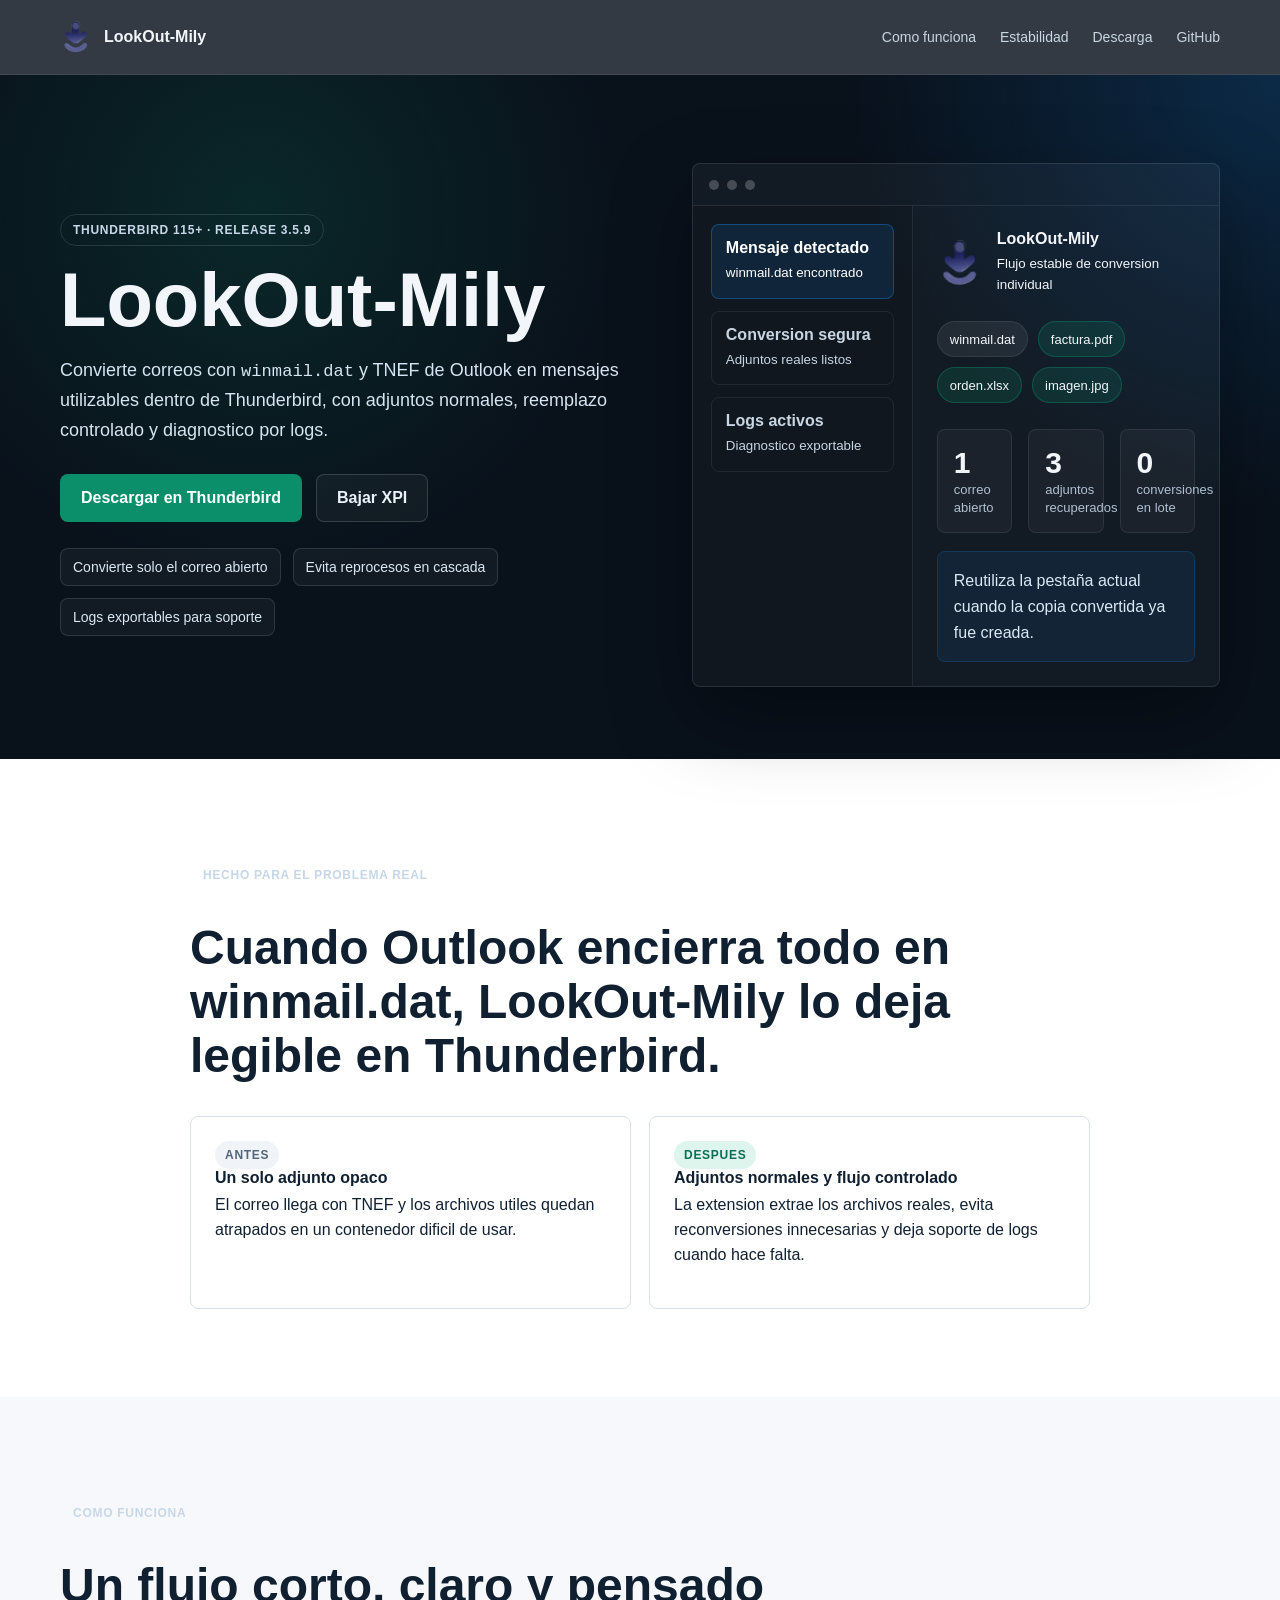
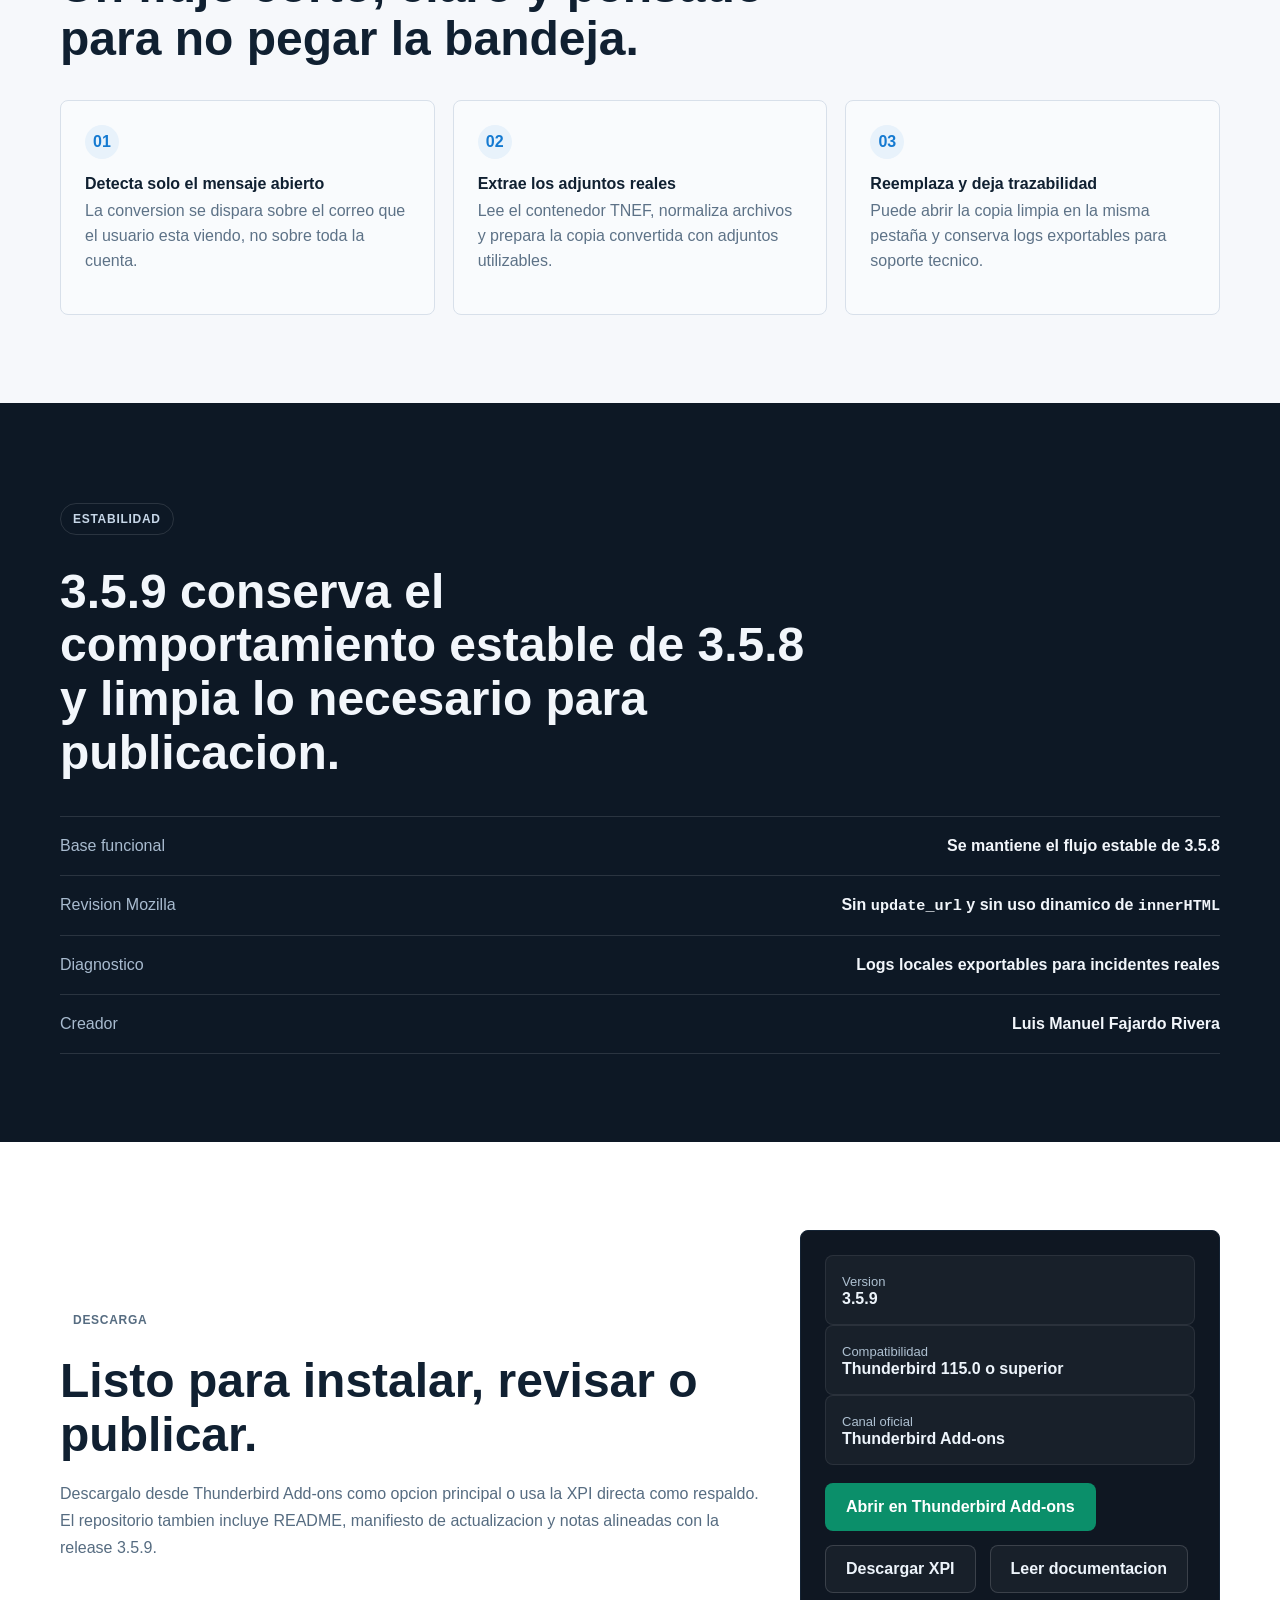
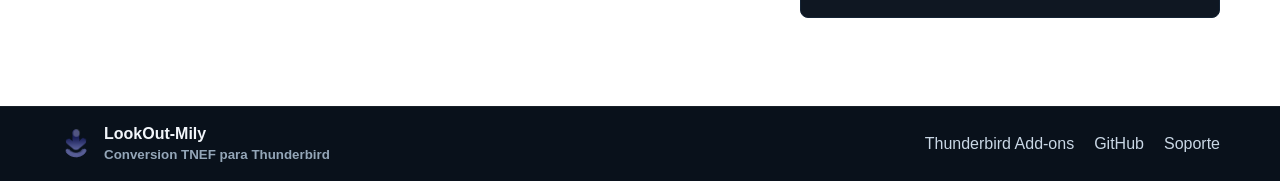
==== docs/index.html @ b08f86db "site: add Thunderbird and XPI download links" ====
<!DOCTYPE html>
<html lang="es">
<head>
  <meta charset="utf-8">
  <meta name="viewport" content="width=device-width, initial-scale=1">
  <title>LookOut-Mily | Conversion winmail.dat para Thunderbird</title>
  <meta name="description" content="LookOut-Mily convierte winmail.dat y TNEF de Outlook en adjuntos normales dentro de Thunderbird, con conversion del correo abierto y reemplazo controlado.">
  <link rel="icon" type="image/png" href="./assets/logo-32.png">
  <link rel="stylesheet" href="./styles.css">
</head>
<body>
  <header class="site-header">
    <div class="container header-row">
      <a class="brand" href="#top">
        <img src="./assets/logo-64.png" alt="LookOut-Mily">
        <span>LookOut-Mily</span>
      </a>
      <nav class="site-nav" aria-label="Principal">
        <a href="#funciona">Como funciona</a>
        <a href="#estabilidad">Estabilidad</a>
        <a href="#descarga">Descarga</a>
        <a href="https://github.com/LORDMANUEL/LookOut-Mily" target="_blank" rel="noreferrer">GitHub</a>
      </nav>
    </div>
  </header>

  <main id="top">
    <section class="hero">
      <div class="container hero-grid">
        <div class="hero-copy">
          <div class="eyebrow">Thunderbird 115+ · Release 3.5.9</div>
          <h1>LookOut-Mily</h1>
          <p class="hero-text">
            Convierte correos con <code>winmail.dat</code> y TNEF de Outlook en mensajes utilizables dentro de Thunderbird, con adjuntos normales, reemplazo controlado y diagnostico por logs.
          </p>
          <div class="hero-actions">
            <a class="button button-primary" href="https://addons.thunderbird.net/es/thunderbird/addon/lookout-mily/" target="_blank" rel="noreferrer">Descargar en Thunderbird</a>
            <a class="button button-secondary" href="https://raw.githubusercontent.com/LORDMANUEL/LookOut-Mily/main/lookout-mily-3.5.9.xpi" target="_blank" rel="noreferrer">Bajar XPI</a>
          </div>
          <ul class="hero-badges" aria-label="Indicadores clave">
            <li>Convierte solo el correo abierto</li>
            <li>Evita reprocesos en cascada</li>
            <li>Logs exportables para soporte</li>
          </ul>
        </div>

        <div class="hero-visual" aria-label="Vista conceptual del complemento">
          <div class="visual-window">
            <div class="window-bar">
              <span></span><span></span><span></span>
            </div>
            <div class="window-body">
              <div class="message-list">
                <div class="list-item active">
                  <strong>Mensaje detectado</strong>
                  <small>winmail.dat encontrado</small>
                </div>
                <div class="list-item">
                  <strong>Conversion segura</strong>
                  <small>Adjuntos reales listos</small>
                </div>
                <div class="list-item">
                  <strong>Logs activos</strong>
                  <small>Diagnostico exportable</small>
                </div>
              </div>
              <div class="message-panel">
                <div class="panel-head">
                  <img src="./assets/logo-64.png" alt="">
                  <div>
                    <strong>LookOut-Mily</strong>
                    <small>Flujo estable de conversion individual</small>
                  </div>
                </div>
                <div class="attachment-strip">
                  <div class="attachment-chip">winmail.dat</div>
                  <div class="attachment-chip success">factura.pdf</div>
                  <div class="attachment-chip success">orden.xlsx</div>
                  <div class="attachment-chip success">imagen.jpg</div>
                </div>
                <div class="status-grid">
                  <div>
                    <span class="metric">1</span>
                    <small>correo abierto</small>
                  </div>
                  <div>
                    <span class="metric">3</span>
                    <small>adjuntos recuperados</small>
                  </div>
                  <div>
                    <span class="metric">0</span>
                    <small>conversiones en lote</small>
                  </div>
                </div>
                <div class="flow-note">
                  Reutiliza la pestaña actual cuando la copia convertida ya fue creada.
                </div>
              </div>
            </div>
          </div>
        </div>
      </div>
    </section>

    <section class="band problem-band">
      <div class="container narrow">
        <p class="section-kicker">Hecho para el problema real</p>
        <h2>Cuando Outlook encierra todo en winmail.dat, LookOut-Mily lo deja legible en Thunderbird.</h2>
        <div class="before-after">
          <div class="state-box">
            <span class="state-label">Antes</span>
            <strong>Un solo adjunto opaco</strong>
            <p>El correo llega con TNEF y los archivos utiles quedan atrapados en un contenedor dificil de usar.</p>
          </div>
          <div class="state-box">
            <span class="state-label good">Despues</span>
            <strong>Adjuntos normales y flujo controlado</strong>
            <p>La extension extrae los archivos reales, evita reconversiones innecesarias y deja soporte de logs cuando hace falta.</p>
          </div>
        </div>
      </div>
    </section>

    <section class="band" id="funciona">
      <div class="container">
        <div class="section-head">
          <p class="section-kicker">Como funciona</p>
          <h2>Un flujo corto, claro y pensado para no pegar la bandeja.</h2>
        </div>
        <div class="steps">
          <article class="step-card">
            <span class="step-index">01</span>
            <h3>Detecta solo el mensaje abierto</h3>
            <p>La conversion se dispara sobre el correo que el usuario esta viendo, no sobre toda la cuenta.</p>
          </article>
          <article class="step-card">
            <span class="step-index">02</span>
            <h3>Extrae los adjuntos reales</h3>
            <p>Lee el contenedor TNEF, normaliza archivos y prepara la copia convertida con adjuntos utilizables.</p>
          </article>
          <article class="step-card">
            <span class="step-index">03</span>
            <h3>Reemplaza y deja trazabilidad</h3>
            <p>Puede abrir la copia limpia en la misma pestaña y conserva logs exportables para soporte tecnico.</p>
          </article>
        </div>
      </div>
    </section>

    <section class="band stability-band" id="estabilidad">
      <div class="container">
        <div class="section-head">
          <p class="section-kicker">Estabilidad</p>
          <h2>3.5.9 conserva el comportamiento estable de 3.5.8 y limpia lo necesario para publicacion.</h2>
        </div>
        <div class="spec-grid">
          <div class="spec-row">
            <span>Base funcional</span>
            <strong>Se mantiene el flujo estable de 3.5.8</strong>
          </div>
          <div class="spec-row">
            <span>Revision Mozilla</span>
            <strong>Sin <code>update_url</code> y sin uso dinamico de <code>innerHTML</code></strong>
          </div>
          <div class="spec-row">
            <span>Diagnostico</span>
            <strong>Logs locales exportables para incidentes reales</strong>
          </div>
          <div class="spec-row">
            <span>Creador</span>
            <strong>Luis Manuel Fajardo Rivera</strong>
          </div>
        </div>
      </div>
    </section>

    <section class="band download-band" id="descarga">
      <div class="container download-grid">
        <div>
          <p class="section-kicker">Descarga</p>
          <h2>Listo para instalar, revisar o publicar.</h2>
          <p>
            Descargalo desde Thunderbird Add-ons como opcion principal o usa la XPI directa como respaldo. El repositorio tambien incluye README, manifiesto de actualizacion y notas alineadas con la release 3.5.9.
          </p>
        </div>
        <div class="download-panel">
          <div class="download-meta">
            <span class="meta-label">Version</span>
            <strong>3.5.9</strong>
          </div>
          <div class="download-meta">
            <span class="meta-label">Compatibilidad</span>
            <strong>Thunderbird 115.0 o superior</strong>
          </div>
          <div class="download-meta">
            <span class="meta-label">Canal oficial</span>
            <strong>Thunderbird Add-ons</strong>
          </div>
          <div class="download-links">
            <a class="button button-primary" href="https://addons.thunderbird.net/es/thunderbird/addon/lookout-mily/" target="_blank" rel="noreferrer">Abrir en Thunderbird Add-ons</a>
            <a class="button button-secondary" href="https://raw.githubusercontent.com/LORDMANUEL/LookOut-Mily/main/lookout-mily-3.5.9.xpi" target="_blank" rel="noreferrer">Descargar XPI</a>
            <a class="button button-secondary" href="https://github.com/LORDMANUEL/LookOut-Mily/blob/main/README.md" target="_blank" rel="noreferrer">Leer documentacion</a>
          </div>
        </div>
      </div>
    </section>
  </main>

  <footer class="site-footer">
    <div class="container footer-row">
      <div class="footer-brand">
        <img src="./assets/logo-32.png" alt="">
        <div>
          <strong>LookOut-Mily</strong>
          <small>Conversion TNEF para Thunderbird</small>
        </div>
      </div>
      <div class="footer-links">
        <a href="https://addons.thunderbird.net/es/thunderbird/addon/lookout-mily/" target="_blank" rel="noreferrer">Thunderbird Add-ons</a>
        <a href="https://github.com/LORDMANUEL/LookOut-Mily" target="_blank" rel="noreferrer">GitHub</a>
        <a href="https://github.com/LORDMANUEL/LookOut-Mily/issues" target="_blank" rel="noreferrer">Soporte</a>
      </div>
    </div>
  </footer>
</body>
</html>
---- docs/styles.css ----
:root {
  --bg: #09111b;
  --bg-soft: #101b28;
  --panel: #0f1722;
  --panel-2: #121f2d;
  --line: rgba(255, 255, 255, 0.1);
  --text: #f2f6fb;
  --muted: #9eb0c2;
  --blue: #157ad1;
  --emerald: #0b8f6a;
  --emerald-soft: #0d6b52;
  --surface: #f6f8fb;
  --surface-line: #d8e0ea;
  --surface-text: #102031;
}

* {
  box-sizing: border-box;
}

html {
  scroll-behavior: smooth;
}

body {
  margin: 0;
  font-family: Inter, -apple-system, BlinkMacSystemFont, "Segoe UI", Roboto, sans-serif;
  background: var(--surface);
  color: var(--surface-text);
}

a {
  color: inherit;
  text-decoration: none;
}

code {
  font-family: "SFMono-Regular", Consolas, "Liberation Mono", Menlo, monospace;
  font-size: 0.95em;
}

.container {
  width: min(1160px, calc(100% - 40px));
  margin: 0 auto;
}

.narrow {
  width: min(900px, calc(100% - 40px));
}

.site-header {
  position: sticky;
  top: 0;
  z-index: 20;
  backdrop-filter: blur(16px);
  background: rgba(9, 17, 27, 0.82);
  border-bottom: 1px solid rgba(255, 255, 255, 0.08);
}

.header-row,
.footer-row {
  display: flex;
  justify-content: space-between;
  align-items: center;
  gap: 24px;
  min-height: 74px;
}

.brand,
.footer-brand {
  display: inline-flex;
  align-items: center;
  gap: 12px;
  color: var(--text);
  font-weight: 700;
}

.brand img,
.footer-brand img {
  width: 32px;
  height: 32px;
}

.site-nav {
  display: flex;
  gap: 24px;
  color: #c9d6e3;
  font-size: 14px;
}

.site-nav a:hover,
.footer-links a:hover {
  color: #ffffff;
}

.hero {
  background:
    radial-gradient(circle at top right, rgba(21, 122, 209, 0.24), transparent 30%),
    radial-gradient(circle at 20% 20%, rgba(11, 143, 106, 0.18), transparent 32%),
    var(--bg);
  color: var(--text);
  padding: 88px 0 72px;
}

.hero-grid {
  display: grid;
  grid-template-columns: minmax(0, 1.05fr) minmax(420px, 0.95fr);
  gap: 48px;
  align-items: center;
}

.eyebrow,
.section-kicker {
  display: inline-flex;
  align-items: center;
  min-height: 32px;
  padding: 0 12px;
  border: 1px solid rgba(255, 255, 255, 0.12);
  border-radius: 999px;
  color: #c7d7e8;
  font-size: 12px;
  font-weight: 700;
  letter-spacing: 0.06em;
  text-transform: uppercase;
}

.hero h1 {
  margin: 16px 0 14px;
  font-size: clamp(42px, 7vw, 76px);
  line-height: 1;
}

.hero-text {
  max-width: 640px;
  font-size: 18px;
  line-height: 1.65;
  color: #d7e4f1;
}

.hero-actions,
.download-links {
  display: flex;
  flex-wrap: wrap;
  gap: 14px;
  margin-top: 28px;
}

.button {
  display: inline-flex;
  align-items: center;
  justify-content: center;
  min-height: 48px;
  padding: 0 20px;
  border-radius: 8px;
  border: 1px solid transparent;
  font-weight: 700;
  transition: transform 0.16s ease, border-color 0.16s ease, background-color 0.16s ease;
}

.button:hover {
  transform: translateY(-1px);
}

.button-primary {
  background: var(--emerald);
  color: #ffffff;
}

.button-primary:hover {
  background: #087356;
}

.button-secondary {
  background: rgba(255, 255, 255, 0.04);
  border-color: rgba(255, 255, 255, 0.15);
  color: #ebf2f9;
}

.button-secondary:hover {
  background: rgba(255, 255, 255, 0.08);
}

.hero-badges {
  list-style: none;
  display: flex;
  flex-wrap: wrap;
  gap: 12px;
  padding: 0;
  margin: 26px 0 0;
  color: #d9e8f4;
}

.hero-badges li {
  padding: 10px 12px;
  border: 1px solid rgba(255, 255, 255, 0.12);
  border-radius: 8px;
  background: rgba(255, 255, 255, 0.04);
  font-size: 14px;
}

.hero-visual {
  min-width: 0;
}

.visual-window {
  border: 1px solid rgba(255, 255, 255, 0.1);
  border-radius: 8px;
  background: rgba(255, 255, 255, 0.04);
  overflow: hidden;
  box-shadow: 0 30px 80px rgba(0, 0, 0, 0.35);
}

.window-bar {
  display: flex;
  gap: 8px;
  align-items: center;
  min-height: 42px;
  padding: 0 16px;
  border-bottom: 1px solid rgba(255, 255, 255, 0.08);
}

.window-bar span {
  width: 10px;
  height: 10px;
  border-radius: 50%;
  background: rgba(255, 255, 255, 0.22);
}

.window-body {
  display: grid;
  grid-template-columns: 220px minmax(0, 1fr);
  min-height: 440px;
}

.message-list {
  padding: 18px;
  border-right: 1px solid rgba(255, 255, 255, 0.08);
  background: rgba(0, 0, 0, 0.1);
}

.list-item {
  padding: 14px;
  border-radius: 8px;
  margin-bottom: 12px;
  border: 1px solid rgba(255, 255, 255, 0.08);
  color: #c8d5e2;
}

.list-item.active {
  background: rgba(21, 122, 209, 0.15);
  border-color: rgba(21, 122, 209, 0.45);
  color: #ffffff;
}

.list-item strong,
.panel-head strong,
.state-box strong,
.step-card h3,
.download-panel strong,
.spec-row strong {
  display: block;
  font-size: 16px;
}

.list-item small,
.panel-head small,
.state-box p,
.step-card p,
.download-panel p {
  display: block;
  margin-top: 6px;
  color: inherit;
  line-height: 1.55;
}

.message-panel {
  padding: 24px;
}

.panel-head {
  display: flex;
  align-items: center;
  gap: 14px;
}

.panel-head img {
  width: 46px;
  height: 46px;
}

.attachment-strip {
  display: flex;
  flex-wrap: wrap;
  gap: 10px;
  margin-top: 26px;
}

.attachment-chip {
  min-height: 36px;
  padding: 0 12px;
  display: inline-flex;
  align-items: center;
  border-radius: 999px;
  background: rgba(255, 255, 255, 0.07);
  border: 1px solid rgba(255, 255, 255, 0.08);
  font-size: 13px;
}

.attachment-chip.success {
  background: rgba(11, 143, 106, 0.18);
  border-color: rgba(11, 143, 106, 0.4);
}

.status-grid {
  display: grid;
  grid-template-columns: repeat(3, minmax(0, 1fr));
  gap: 16px;
  margin-top: 26px;
}

.status-grid > div,
.download-meta {
  padding: 16px;
  border: 1px solid rgba(255, 255, 255, 0.08);
  border-radius: 8px;
  background: rgba(255, 255, 255, 0.04);
}

.metric {
  display: block;
  font-size: 30px;
  font-weight: 800;
}

.status-grid small,
.meta-label {
  color: #aec0d1;
  font-size: 13px;
}

.flow-note {
  margin-top: 18px;
  padding: 16px;
  border-radius: 8px;
  background: rgba(21, 122, 209, 0.11);
  border: 1px solid rgba(21, 122, 209, 0.22);
  color: #dbe9f6;
  line-height: 1.6;
}

.band {
  padding: 88px 0;
}

.problem-band,
.download-band {
  background: #ffffff;
}

.stability-band {
  background: #0d1825;
  color: var(--text);
}

.section-head {
  max-width: 760px;
}

.section-head h2,
.problem-band h2,
.download-grid h2 {
  margin: 18px 0 0;
  font-size: clamp(30px, 4vw, 48px);
  line-height: 1.12;
}

.before-after {
  display: grid;
  grid-template-columns: repeat(2, minmax(0, 1fr));
  gap: 18px;
  margin-top: 34px;
}

.state-box,
.step-card,
.download-panel {
  border: 1px solid var(--surface-line);
  border-radius: 8px;
  background: #ffffff;
  padding: 24px;
}

.state-label {
  display: inline-flex;
  min-height: 28px;
  align-items: center;
  padding: 0 10px;
  border-radius: 999px;
  background: #f0f4f8;
  color: #52657a;
  font-size: 12px;
  font-weight: 800;
  text-transform: uppercase;
  letter-spacing: 0.06em;
}

.state-label.good {
  background: #def5ee;
  color: #0c6f53;
}

.steps {
  display: grid;
  grid-template-columns: repeat(3, minmax(0, 1fr));
  gap: 18px;
  margin-top: 34px;
}

.step-card {
  background: #f9fbfd;
}

.step-index {
  display: inline-flex;
  min-height: 34px;
  min-width: 34px;
  align-items: center;
  justify-content: center;
  border-radius: 50%;
  background: #e8f2fb;
  color: var(--blue);
  font-weight: 800;
}

.step-card h3 {
  margin: 16px 0 0;
}

.step-card p {
  color: #5d7287;
}

.spec-grid {
  margin-top: 36px;
  border-top: 1px solid rgba(255, 255, 255, 0.12);
}

.spec-row {
  display: flex;
  justify-content: space-between;
  gap: 24px;
  padding: 20px 0;
  border-bottom: 1px solid rgba(255, 255, 255, 0.12);
}

.spec-row span {
  color: #a8bbcf;
  min-width: 180px;
}

.download-grid {
  display: grid;
  grid-template-columns: minmax(0, 1fr) minmax(320px, 420px);
  gap: 28px;
  align-items: center;
}

.download-grid p {
  margin: 18px 0 0;
  color: #566c81;
  line-height: 1.7;
}

.download-panel {
  background: #0f1722;
  color: #edf4fb;
  border-color: #142334;
}

.download-links {
  margin-top: 18px;
}

.download-panel .button-secondary {
  color: #edf4fb;
}

.site-footer {
  background: #09111b;
  color: #c9d7e5;
  border-top: 1px solid rgba(255, 255, 255, 0.06);
}

.footer-links {
  display: flex;
  gap: 20px;
}

.footer-brand small {
  display: block;
  color: #94a6b8;
  margin-top: 4px;
}

@media (max-width: 980px) {
  .hero-grid,
  .download-grid,
  .before-after,
  .steps,
  .window-body {
    grid-template-columns: 1fr;
  }

  .window-body {
    min-height: unset;
  }

  .message-list {
    border-right: 0;
    border-bottom: 1px solid rgba(255, 255, 255, 0.08);
  }

  .spec-row,
  .header-row,
  .footer-row {
    flex-direction: column;
    align-items: flex-start;
  }

  .site-nav,
  .footer-links {
    flex-wrap: wrap;
    gap: 14px;
  }
}

@media (max-width: 640px) {
  .container,
  .narrow {
    width: min(100% - 24px, 1160px);
  }

  .hero {
    padding: 72px 0 56px;
  }

  .band {
    padding: 64px 0;
  }

  .hero-actions,
  .download-links {
    flex-direction: column;
  }

  .button {
    width: 100%;
  }

  .status-grid {
    grid-template-columns: 1fr;
  }
}
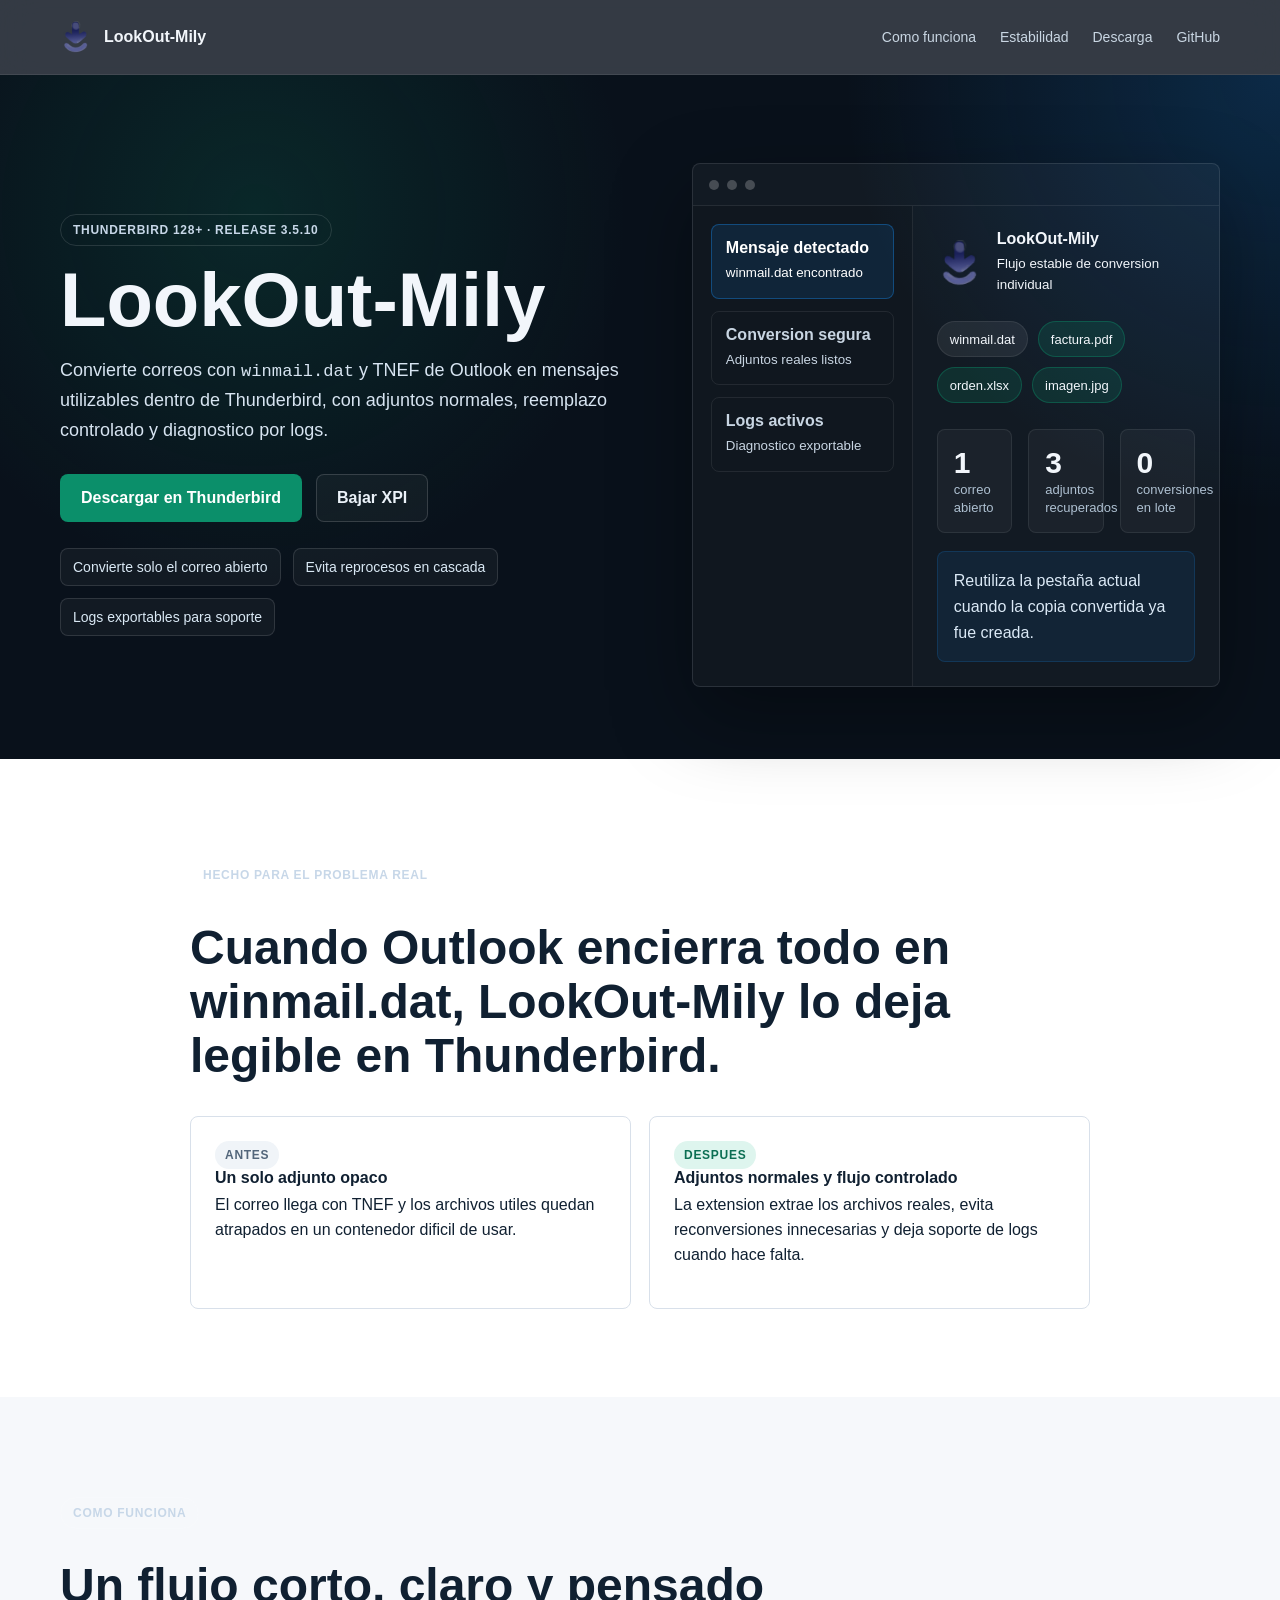
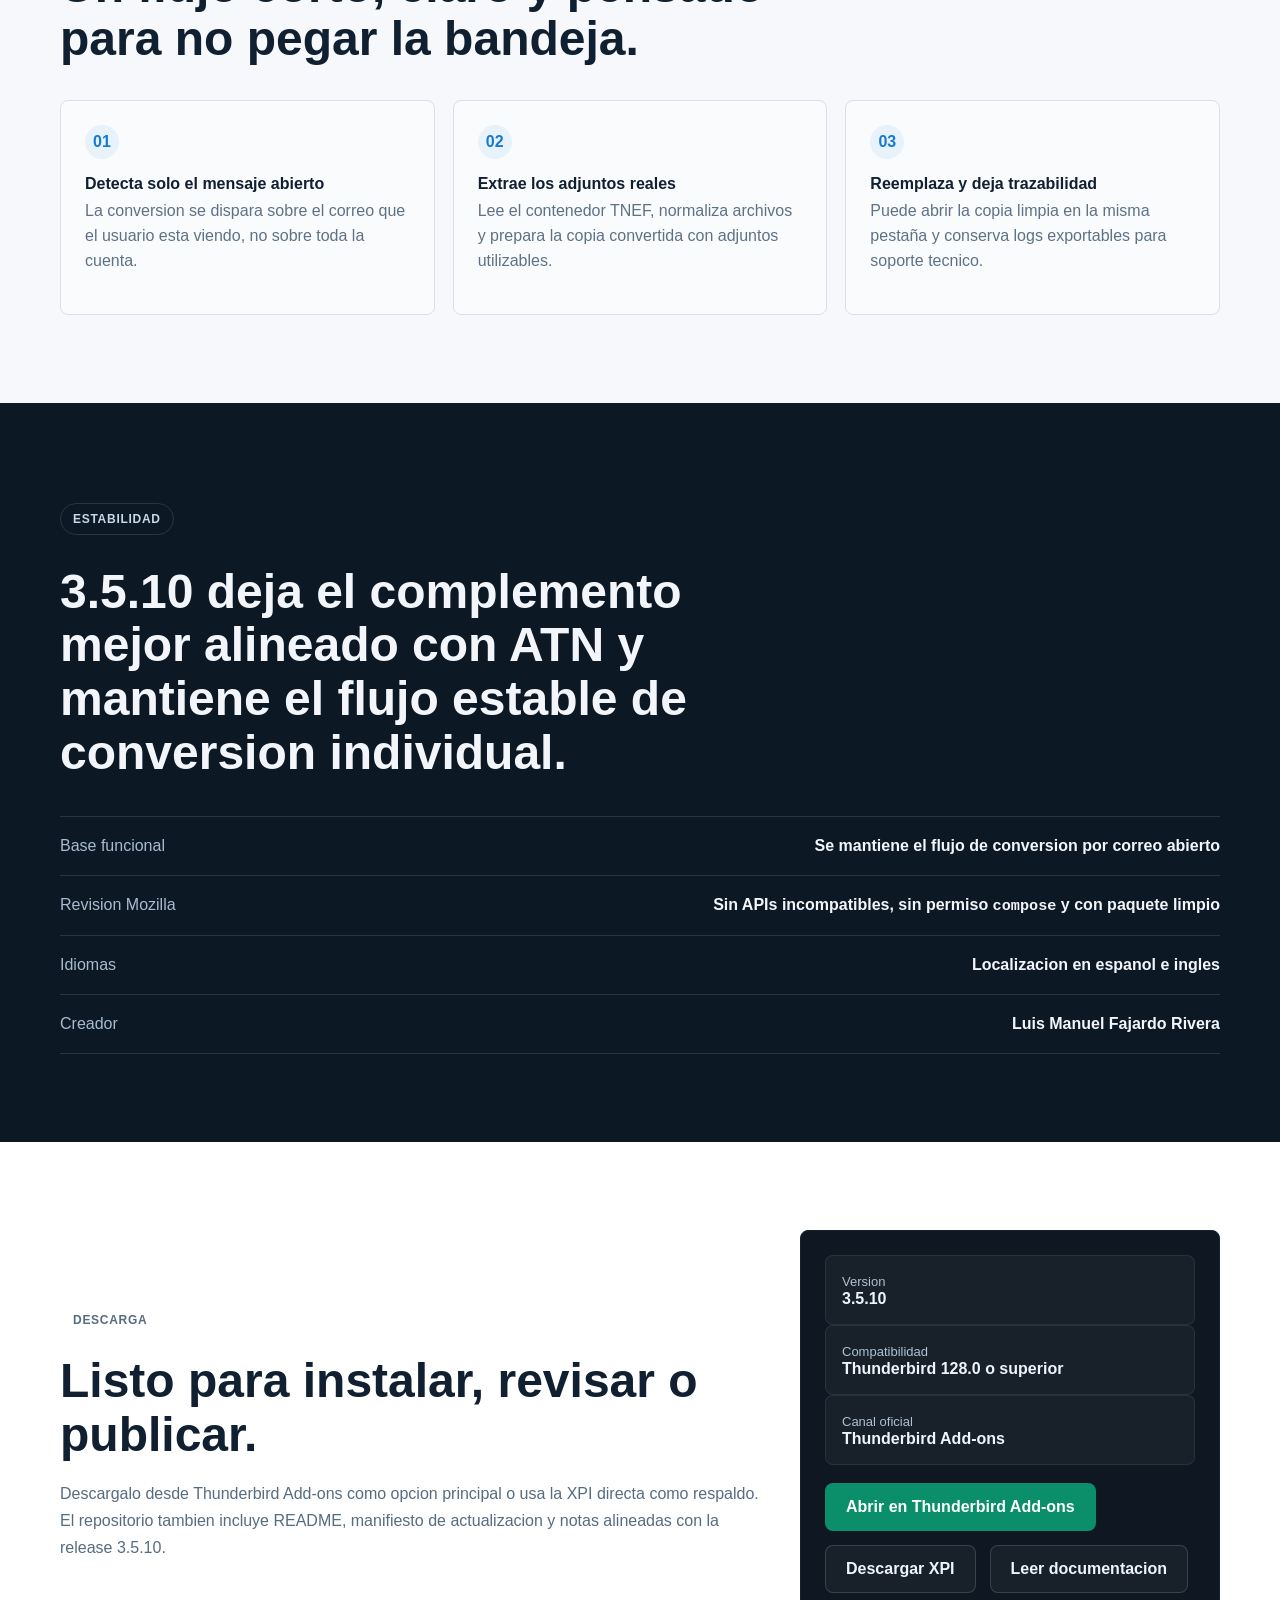
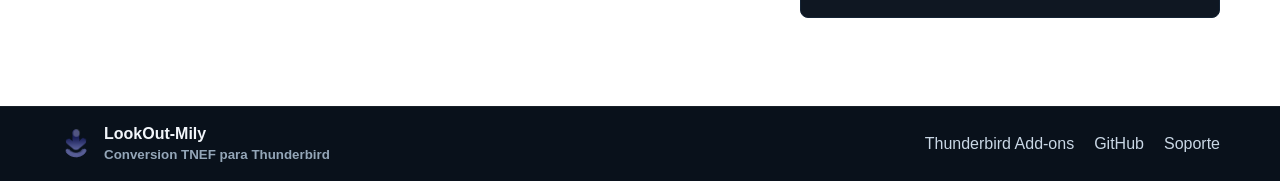
==== commit 90f28ad4: "release: publish 3.5.10 for ATN review fixes" ====
--- a/docs/index.html
+++ b/docs/index.html
@@ -28,14 +28,14 @@
     <section class="hero">
       <div class="container hero-grid">
         <div class="hero-copy">
-          <div class="eyebrow">Thunderbird 115+ · Release 3.5.9</div>
+          <div class="eyebrow">Thunderbird 128+ · Release 3.5.10</div>
           <h1>LookOut-Mily</h1>
           <p class="hero-text">
             Convierte correos con <code>winmail.dat</code> y TNEF de Outlook en mensajes utilizables dentro de Thunderbird, con adjuntos normales, reemplazo controlado y diagnostico por logs.
           </p>
           <div class="hero-actions">
             <a class="button button-primary" href="https://addons.thunderbird.net/es/thunderbird/addon/lookout-mily/" target="_blank" rel="noreferrer">Descargar en Thunderbird</a>
-            <a class="button button-secondary" href="https://raw.githubusercontent.com/LORDMANUEL/LookOut-Mily/main/lookout-mily-3.5.9.xpi" target="_blank" rel="noreferrer">Bajar XPI</a>
+            <a class="button button-secondary" href="https://raw.githubusercontent.com/LORDMANUEL/LookOut-Mily/main/lookout-mily-3.5.10.xpi" target="_blank" rel="noreferrer">Bajar XPI</a>
           </div>
           <ul class="hero-badges" aria-label="Indicadores clave">
             <li>Convierte solo el correo abierto</li>
@@ -151,20 +151,20 @@
       <div class="container">
         <div class="section-head">
           <p class="section-kicker">Estabilidad</p>
-          <h2>3.5.9 conserva el comportamiento estable de 3.5.8 y limpia lo necesario para publicacion.</h2>
+          <h2>3.5.10 deja el complemento mejor alineado con ATN y mantiene el flujo estable de conversion individual.</h2>
         </div>
         <div class="spec-grid">
           <div class="spec-row">
             <span>Base funcional</span>
-            <strong>Se mantiene el flujo estable de 3.5.8</strong>
+            <strong>Se mantiene el flujo de conversion por correo abierto</strong>
           </div>
           <div class="spec-row">
             <span>Revision Mozilla</span>
-            <strong>Sin <code>update_url</code> y sin uso dinamico de <code>innerHTML</code></strong>
-          </div>
-          <div class="spec-row">
-            <span>Diagnostico</span>
-            <strong>Logs locales exportables para incidentes reales</strong>
+            <strong>Sin APIs incompatibles, sin permiso <code>compose</code> y con paquete limpio</strong>
+          </div>
+          <div class="spec-row">
+            <span>Idiomas</span>
+            <strong>Localizacion en espanol e ingles</strong>
           </div>
           <div class="spec-row">
             <span>Creador</span>
@@ -180,17 +180,17 @@
           <p class="section-kicker">Descarga</p>
           <h2>Listo para instalar, revisar o publicar.</h2>
           <p>
-            Descargalo desde Thunderbird Add-ons como opcion principal o usa la XPI directa como respaldo. El repositorio tambien incluye README, manifiesto de actualizacion y notas alineadas con la release 3.5.9.
+            Descargalo desde Thunderbird Add-ons como opcion principal o usa la XPI directa como respaldo. El repositorio tambien incluye README, manifiesto de actualizacion y notas alineadas con la release 3.5.10.
           </p>
         </div>
         <div class="download-panel">
           <div class="download-meta">
             <span class="meta-label">Version</span>
-            <strong>3.5.9</strong>
+            <strong>3.5.10</strong>
           </div>
           <div class="download-meta">
             <span class="meta-label">Compatibilidad</span>
-            <strong>Thunderbird 115.0 o superior</strong>
+            <strong>Thunderbird 128.0 o superior</strong>
           </div>
           <div class="download-meta">
             <span class="meta-label">Canal oficial</span>
@@ -198,7 +198,7 @@
           </div>
           <div class="download-links">
             <a class="button button-primary" href="https://addons.thunderbird.net/es/thunderbird/addon/lookout-mily/" target="_blank" rel="noreferrer">Abrir en Thunderbird Add-ons</a>
-            <a class="button button-secondary" href="https://raw.githubusercontent.com/LORDMANUEL/LookOut-Mily/main/lookout-mily-3.5.9.xpi" target="_blank" rel="noreferrer">Descargar XPI</a>
+            <a class="button button-secondary" href="https://raw.githubusercontent.com/LORDMANUEL/LookOut-Mily/main/lookout-mily-3.5.10.xpi" target="_blank" rel="noreferrer">Descargar XPI</a>
             <a class="button button-secondary" href="https://github.com/LORDMANUEL/LookOut-Mily/blob/main/README.md" target="_blank" rel="noreferrer">Leer documentacion</a>
           </div>
         </div>
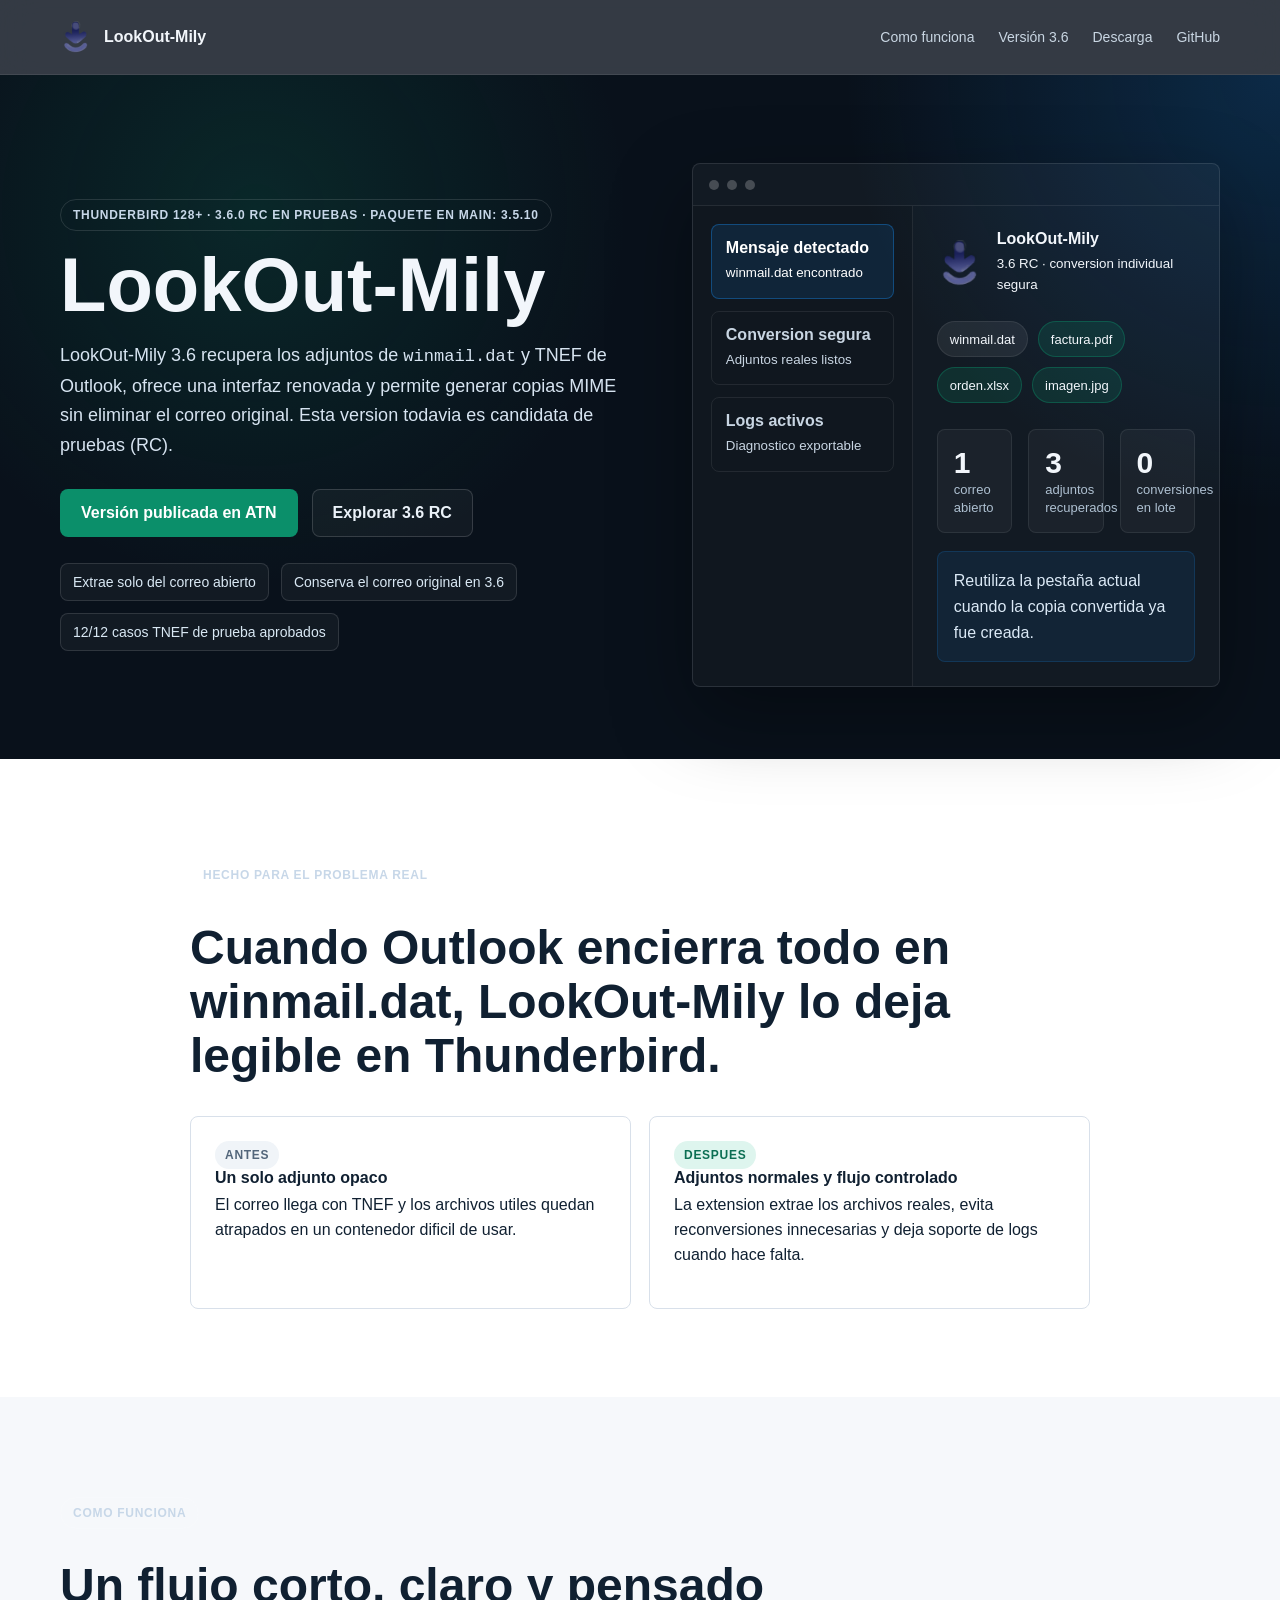
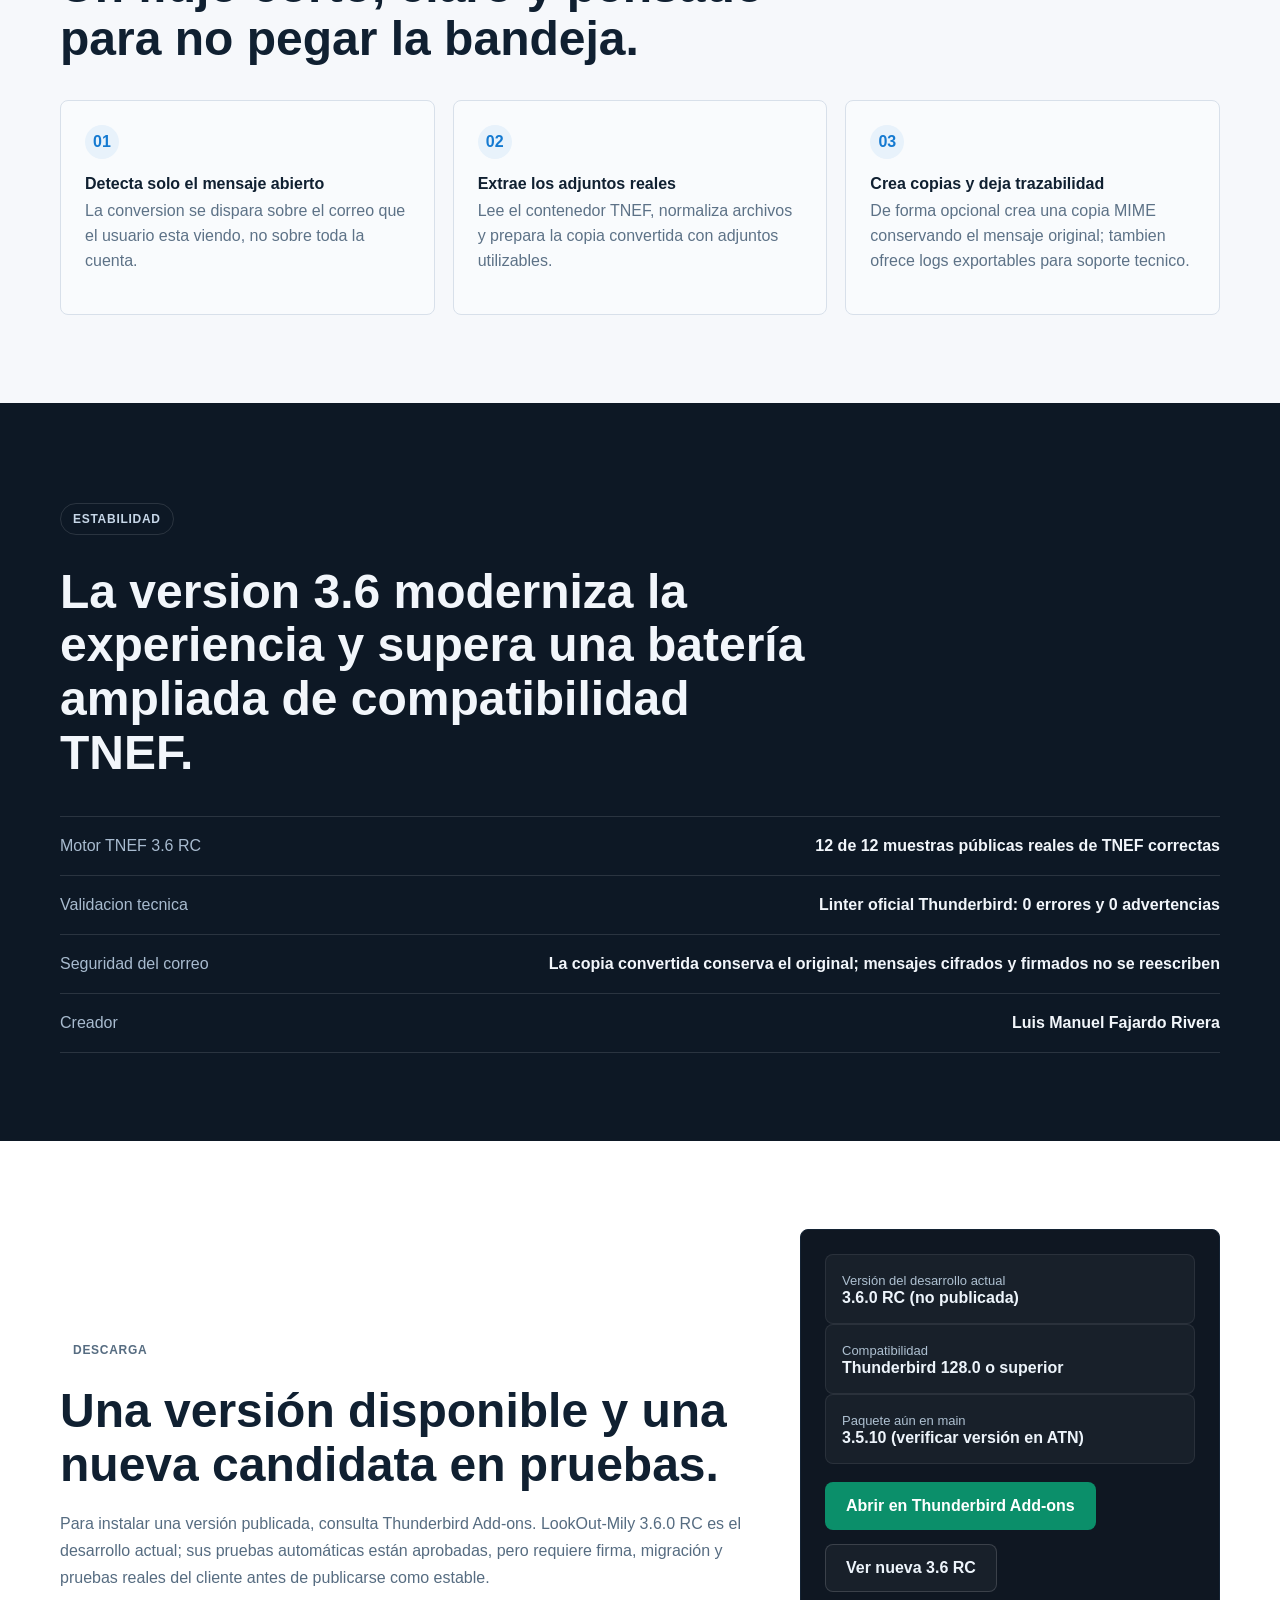
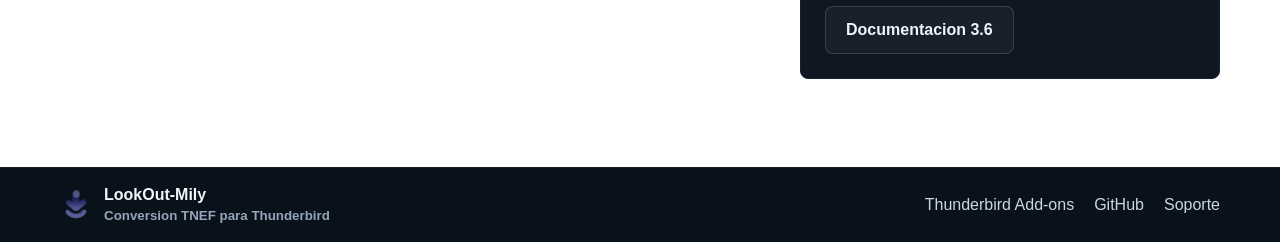
==== commit fad31adf: "docs(site): present LookOut-Mily 3.6 RC and separate existing ATN install channel" ====
--- a/docs/index.html
+++ b/docs/index.html
@@ -3,8 +3,8 @@
 <head>
   <meta charset="utf-8">
   <meta name="viewport" content="width=device-width, initial-scale=1">
-  <title>LookOut-Mily | Conversion winmail.dat para Thunderbird</title>
-  <meta name="description" content="LookOut-Mily convierte winmail.dat y TNEF de Outlook en adjuntos normales dentro de Thunderbird, con conversion del correo abierto y reemplazo controlado.">
+  <title>LookOut-Mily 3.6 RC | Conversión Outlook TNEF para Thunderbird</title>
+  <meta name="description" content="LookOut-Mily 3.6 RC: nueva interfaz y conversión Outlook winmail.dat / TNEF con protección del correo original, verificación de integridad y avisos desde GitHub. Disponible como candidato en desarrollo.">
   <link rel="icon" type="image/png" href="./assets/logo-32.png">
   <link rel="stylesheet" href="./styles.css">
 </head>
@@ -17,7 +17,7 @@
       </a>
       <nav class="site-nav" aria-label="Principal">
         <a href="#funciona">Como funciona</a>
-        <a href="#estabilidad">Estabilidad</a>
+        <a href="#estabilidad">Versión 3.6</a>
         <a href="#descarga">Descarga</a>
         <a href="https://github.com/LORDMANUEL/LookOut-Mily" target="_blank" rel="noreferrer">GitHub</a>
       </nav>
@@ -28,19 +28,19 @@
     <section class="hero">
       <div class="container hero-grid">
         <div class="hero-copy">
-          <div class="eyebrow">Thunderbird 128+ · Release 3.5.10</div>
+          <div class="eyebrow">Thunderbird 128+ · 3.6.0 RC en pruebas · Paquete en main: 3.5.10</div>
           <h1>LookOut-Mily</h1>
           <p class="hero-text">
-            Convierte correos con <code>winmail.dat</code> y TNEF de Outlook en mensajes utilizables dentro de Thunderbird, con adjuntos normales, reemplazo controlado y diagnostico por logs.
+            LookOut-Mily 3.6 recupera los adjuntos de <code>winmail.dat</code> y TNEF de Outlook, ofrece una interfaz renovada y permite generar copias MIME sin eliminar el correo original. Esta version todavia es candidata de pruebas (RC).
           </p>
           <div class="hero-actions">
-            <a class="button button-primary" href="https://addons.thunderbird.net/es/thunderbird/addon/lookout-mily/" target="_blank" rel="noreferrer">Descargar en Thunderbird</a>
-            <a class="button button-secondary" href="https://raw.githubusercontent.com/LORDMANUEL/LookOut-Mily/main/lookout-mily-3.5.10.xpi" target="_blank" rel="noreferrer">Bajar XPI</a>
+            <a class="button button-primary" href="https://addons.thunderbird.net/es/thunderbird/addon/lookout-mily/" target="_blank" rel="noreferrer">Versión publicada en ATN</a>
+            <a class="button button-secondary" href="https://github.com/LORDMANUEL/LookOut-Mily/pull/3" target="_blank" rel="noreferrer">Explorar 3.6 RC</a>
           </div>
           <ul class="hero-badges" aria-label="Indicadores clave">
-            <li>Convierte solo el correo abierto</li>
-            <li>Evita reprocesos en cascada</li>
-            <li>Logs exportables para soporte</li>
+            <li>Extrae solo del correo abierto</li>
+            <li>Conserva el correo original en 3.6</li>
+            <li>12/12 casos TNEF de prueba aprobados</li>
           </ul>
         </div>
 
@@ -69,7 +69,7 @@
                   <img src="./assets/logo-64.png" alt="">
                   <div>
                     <strong>LookOut-Mily</strong>
-                    <small>Flujo estable de conversion individual</small>
+                    <small>3.6 RC · conversion individual segura</small>
                   </div>
                 </div>
                 <div class="attachment-strip">
@@ -140,8 +140,8 @@
           </article>
           <article class="step-card">
             <span class="step-index">03</span>
-            <h3>Reemplaza y deja trazabilidad</h3>
-            <p>Puede abrir la copia limpia en la misma pestaña y conserva logs exportables para soporte tecnico.</p>
+            <h3>Crea copias y deja trazabilidad</h3>
+            <p>De forma opcional crea una copia MIME conservando el mensaje original; tambien ofrece logs exportables para soporte tecnico.</p>
           </article>
         </div>
       </div>
@@ -151,20 +151,20 @@
       <div class="container">
         <div class="section-head">
           <p class="section-kicker">Estabilidad</p>
-          <h2>3.5.10 deja el complemento mejor alineado con ATN y mantiene el flujo estable de conversion individual.</h2>
+          <h2>La version 3.6 moderniza la experiencia y supera una batería ampliada de compatibilidad TNEF.</h2>
         </div>
         <div class="spec-grid">
           <div class="spec-row">
-            <span>Base funcional</span>
-            <strong>Se mantiene el flujo de conversion por correo abierto</strong>
-          </div>
-          <div class="spec-row">
-            <span>Revision Mozilla</span>
-            <strong>Sin APIs incompatibles, sin permiso <code>compose</code> y con paquete limpio</strong>
-          </div>
-          <div class="spec-row">
-            <span>Idiomas</span>
-            <strong>Localizacion en espanol e ingles</strong>
+            <span>Motor TNEF 3.6 RC</span>
+            <strong>12 de 12 muestras públicas reales de TNEF correctas</strong>
+          </div>
+          <div class="spec-row">
+            <span>Validacion tecnica</span>
+            <strong>Linter oficial Thunderbird: 0 errores y 0 advertencias</strong>
+          </div>
+          <div class="spec-row">
+            <span>Seguridad del correo</span>
+            <strong>La copia convertida conserva el original; mensajes cifrados y firmados no se reescriben</strong>
           </div>
           <div class="spec-row">
             <span>Creador</span>
@@ -178,28 +178,28 @@
       <div class="container download-grid">
         <div>
           <p class="section-kicker">Descarga</p>
-          <h2>Listo para instalar, revisar o publicar.</h2>
+          <h2>Una versión disponible y una nueva candidata en pruebas.</h2>
           <p>
-            Descargalo desde Thunderbird Add-ons como opcion principal o usa la XPI directa como respaldo. El repositorio tambien incluye README, manifiesto de actualizacion y notas alineadas con la release 3.5.10.
+            Para instalar una versión publicada, consulta Thunderbird Add-ons. LookOut-Mily 3.6.0 RC es el desarrollo actual; sus pruebas automáticas están aprobadas, pero requiere firma, migración y pruebas reales del cliente antes de publicarse como estable.
           </p>
         </div>
         <div class="download-panel">
           <div class="download-meta">
-            <span class="meta-label">Version</span>
-            <strong>3.5.10</strong>
+            <span class="meta-label">Versión del desarrollo actual</span>
+            <strong>3.6.0 RC (no publicada)</strong>
           </div>
           <div class="download-meta">
             <span class="meta-label">Compatibilidad</span>
             <strong>Thunderbird 128.0 o superior</strong>
           </div>
           <div class="download-meta">
-            <span class="meta-label">Canal oficial</span>
-            <strong>Thunderbird Add-ons</strong>
+            <span class="meta-label">Paquete aún en main</span>
+            <strong>3.5.10 (verificar versión en ATN)</strong>
           </div>
           <div class="download-links">
             <a class="button button-primary" href="https://addons.thunderbird.net/es/thunderbird/addon/lookout-mily/" target="_blank" rel="noreferrer">Abrir en Thunderbird Add-ons</a>
-            <a class="button button-secondary" href="https://raw.githubusercontent.com/LORDMANUEL/LookOut-Mily/main/lookout-mily-3.5.10.xpi" target="_blank" rel="noreferrer">Descargar XPI</a>
-            <a class="button button-secondary" href="https://github.com/LORDMANUEL/LookOut-Mily/blob/main/README.md" target="_blank" rel="noreferrer">Leer documentacion</a>
+            <a class="button button-secondary" href="https://github.com/LORDMANUEL/LookOut-Mily/pull/3" target="_blank" rel="noreferrer">Ver nueva 3.6 RC</a>
+            <a class="button button-secondary" href="https://github.com/LORDMANUEL/LookOut-Mily/blob/feature/lookout-mily-v3.6/README.md" target="_blank" rel="noreferrer">Documentacion 3.6</a>
           </div>
         </div>
       </div>
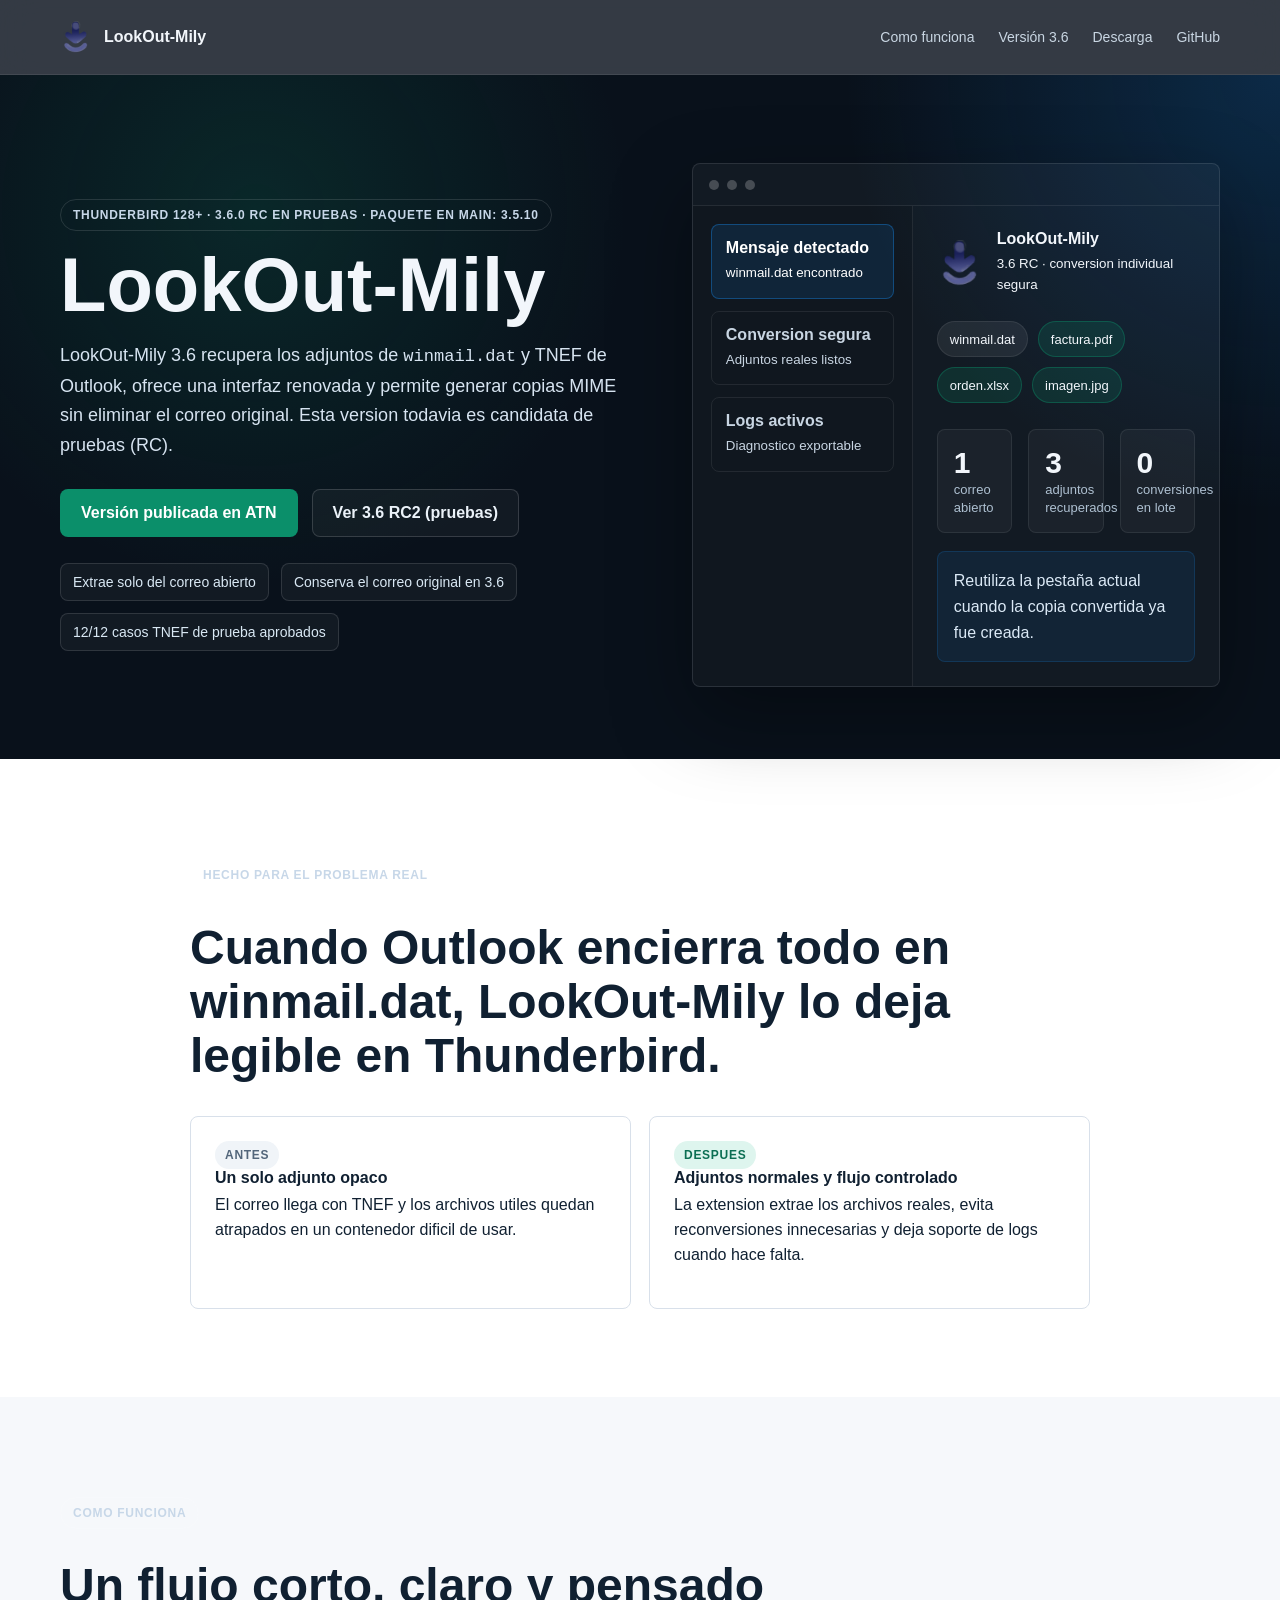
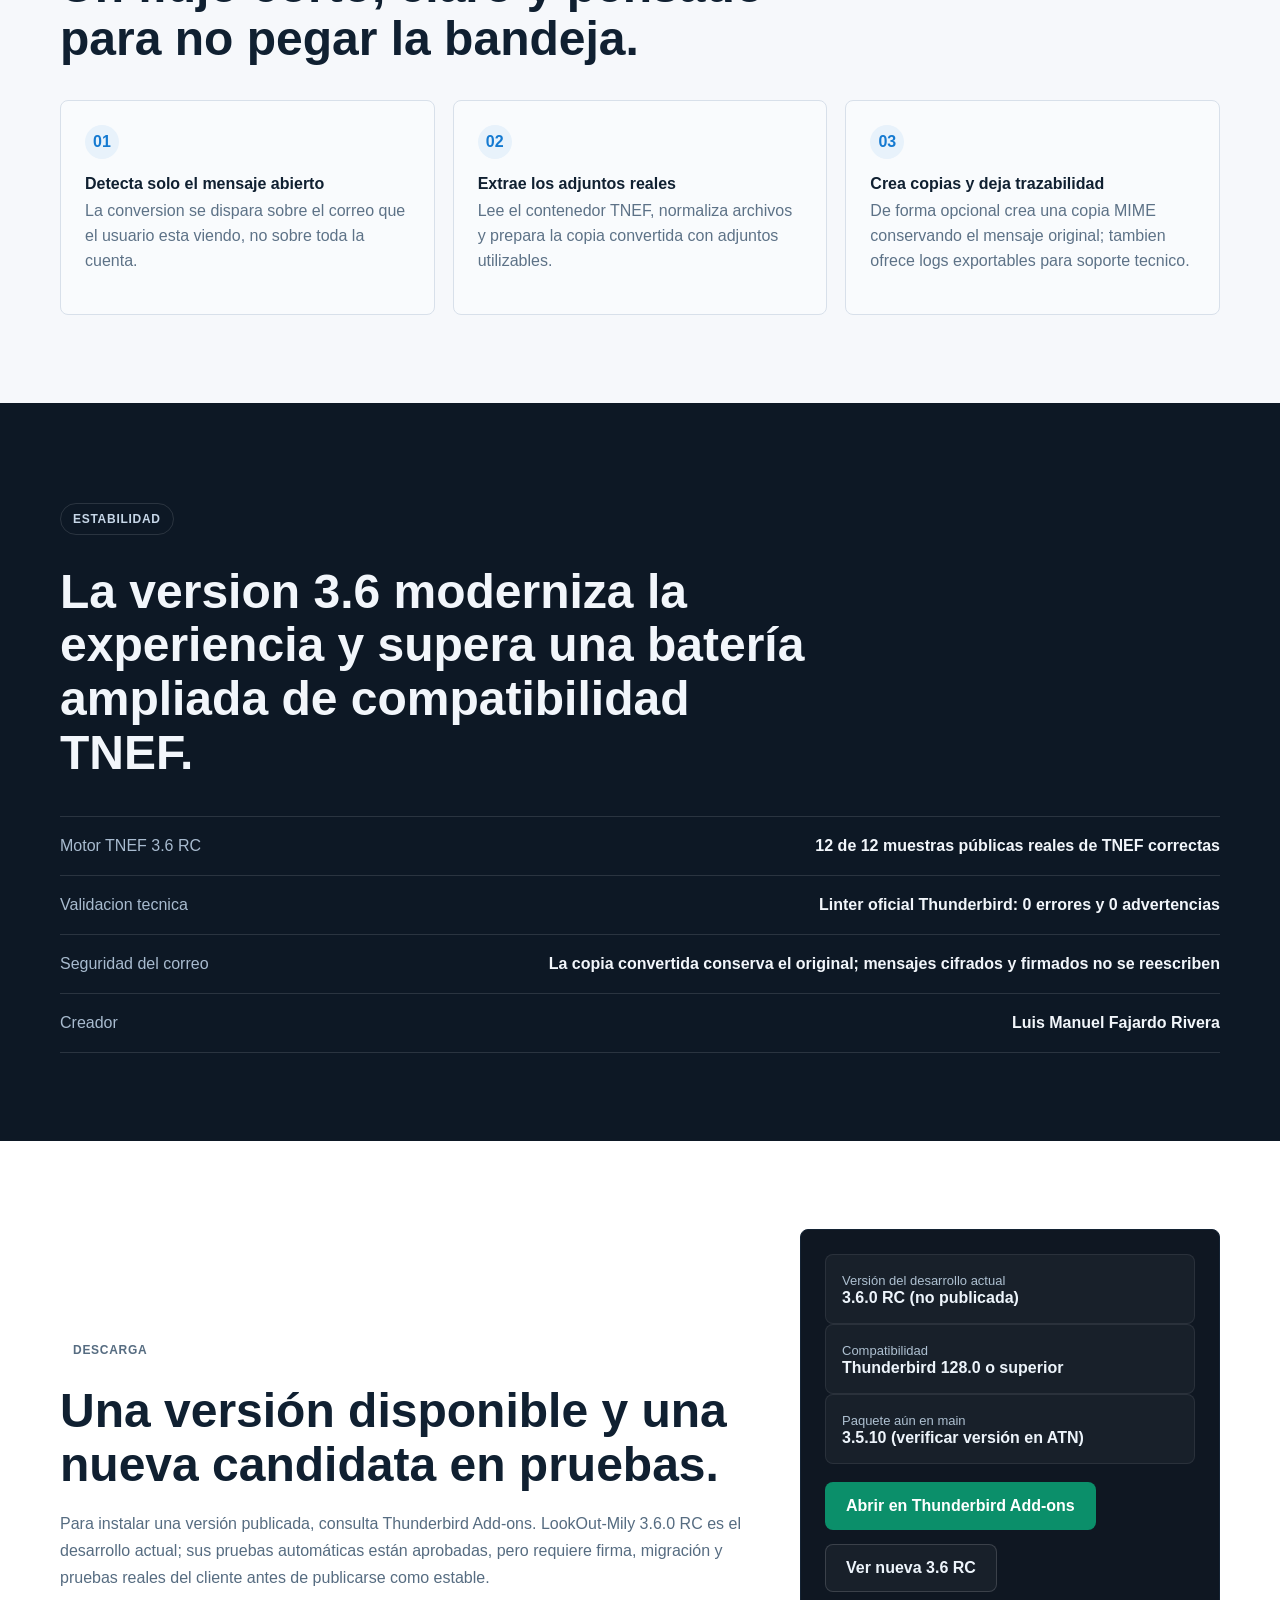
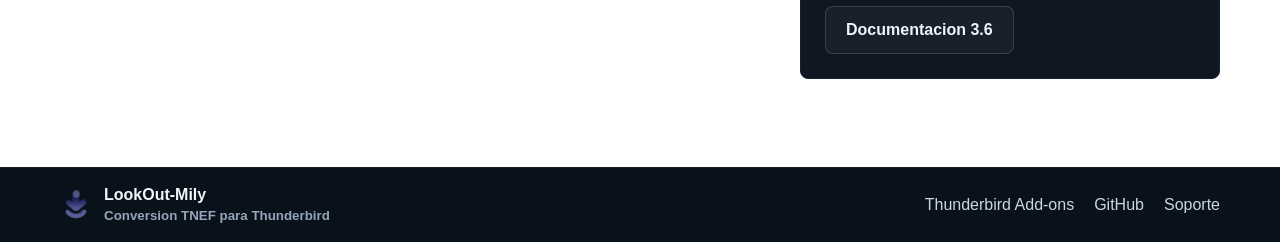
==== commit 788b0406: "docs(rc2): link public prerelease and identify unsigned test channel" ====
--- a/docs/index.html
+++ b/docs/index.html
@@ -35,7 +35,7 @@
           </p>
           <div class="hero-actions">
             <a class="button button-primary" href="https://addons.thunderbird.net/es/thunderbird/addon/lookout-mily/" target="_blank" rel="noreferrer">Versión publicada en ATN</a>
-            <a class="button button-secondary" href="https://github.com/LORDMANUEL/LookOut-Mily/pull/3" target="_blank" rel="noreferrer">Explorar 3.6 RC</a>
+            <a class="button button-secondary" href="https://github.com/LORDMANUEL/LookOut-Mily/releases/tag/v3.6.0-rc.2" target="_blank" rel="noreferrer">Ver 3.6 RC2 (pruebas)</a>
           </div>
           <ul class="hero-badges" aria-label="Indicadores clave">
             <li>Extrae solo del correo abierto</li>
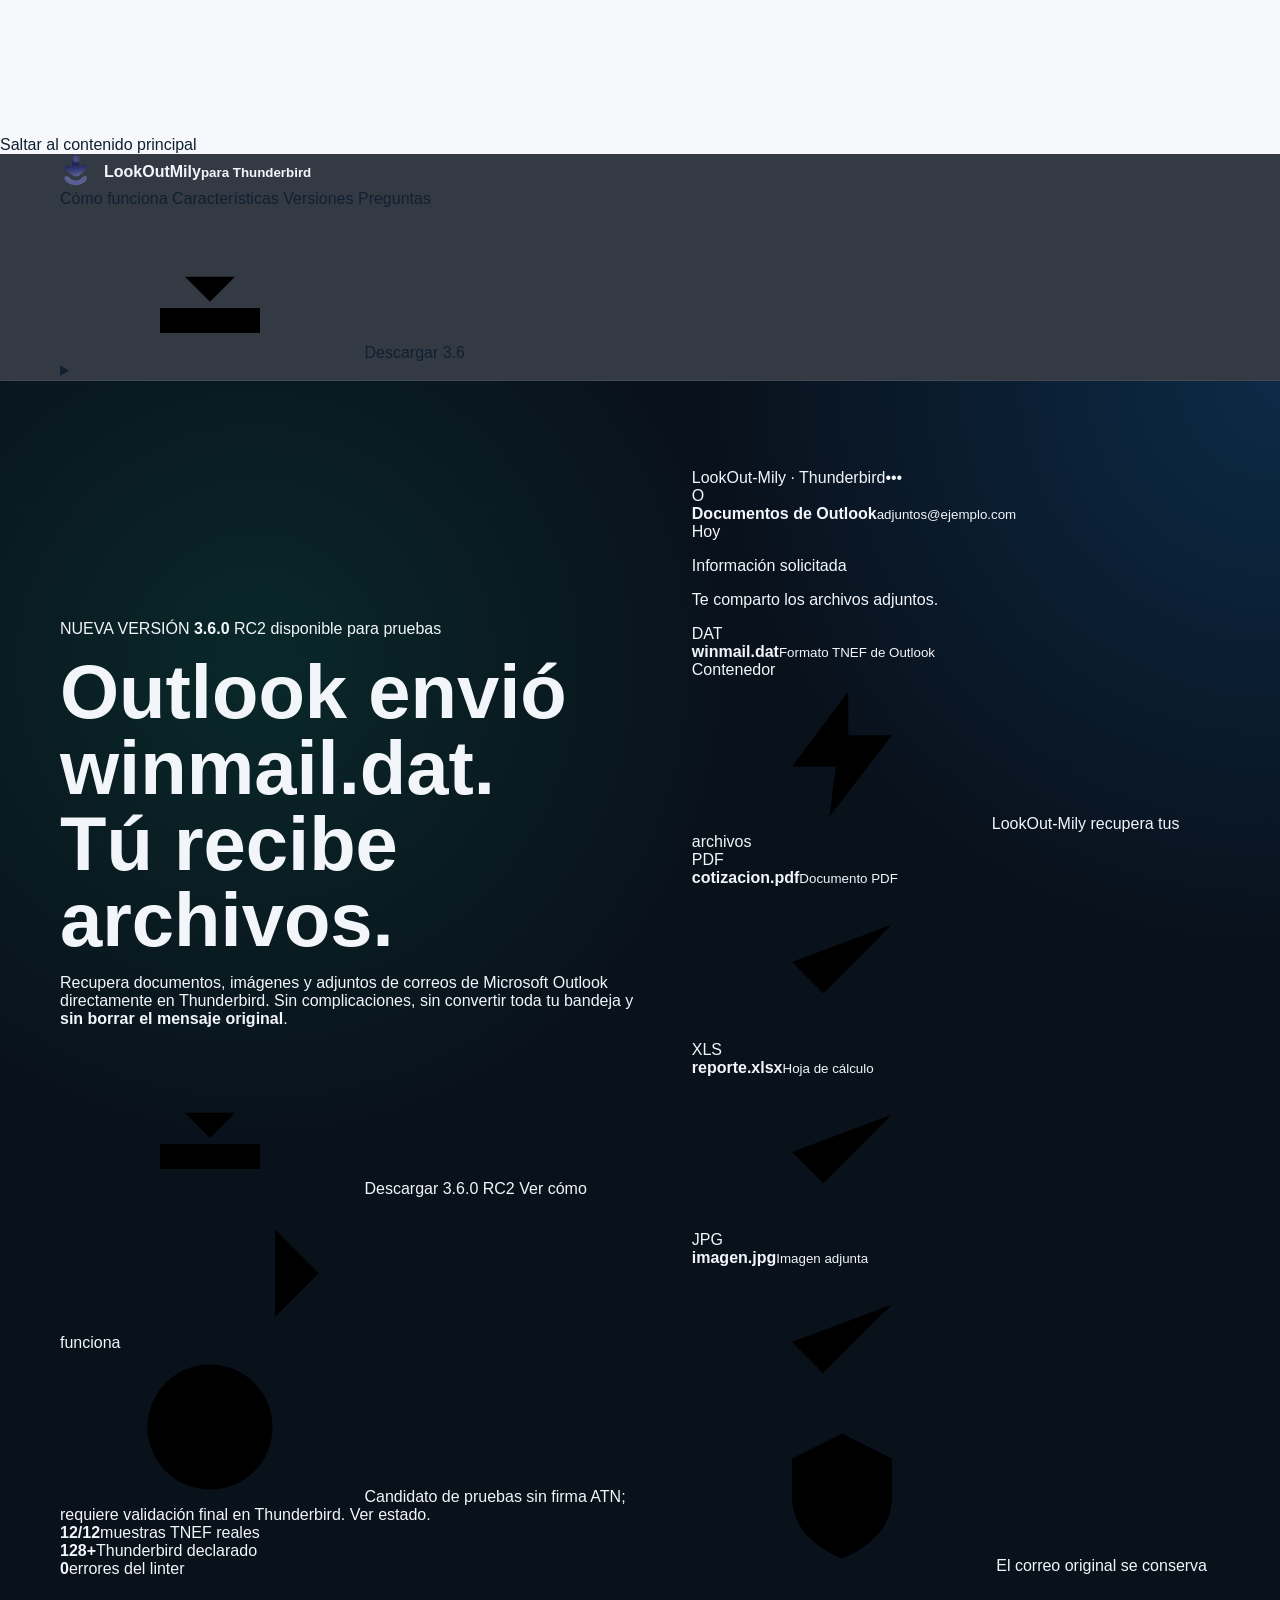
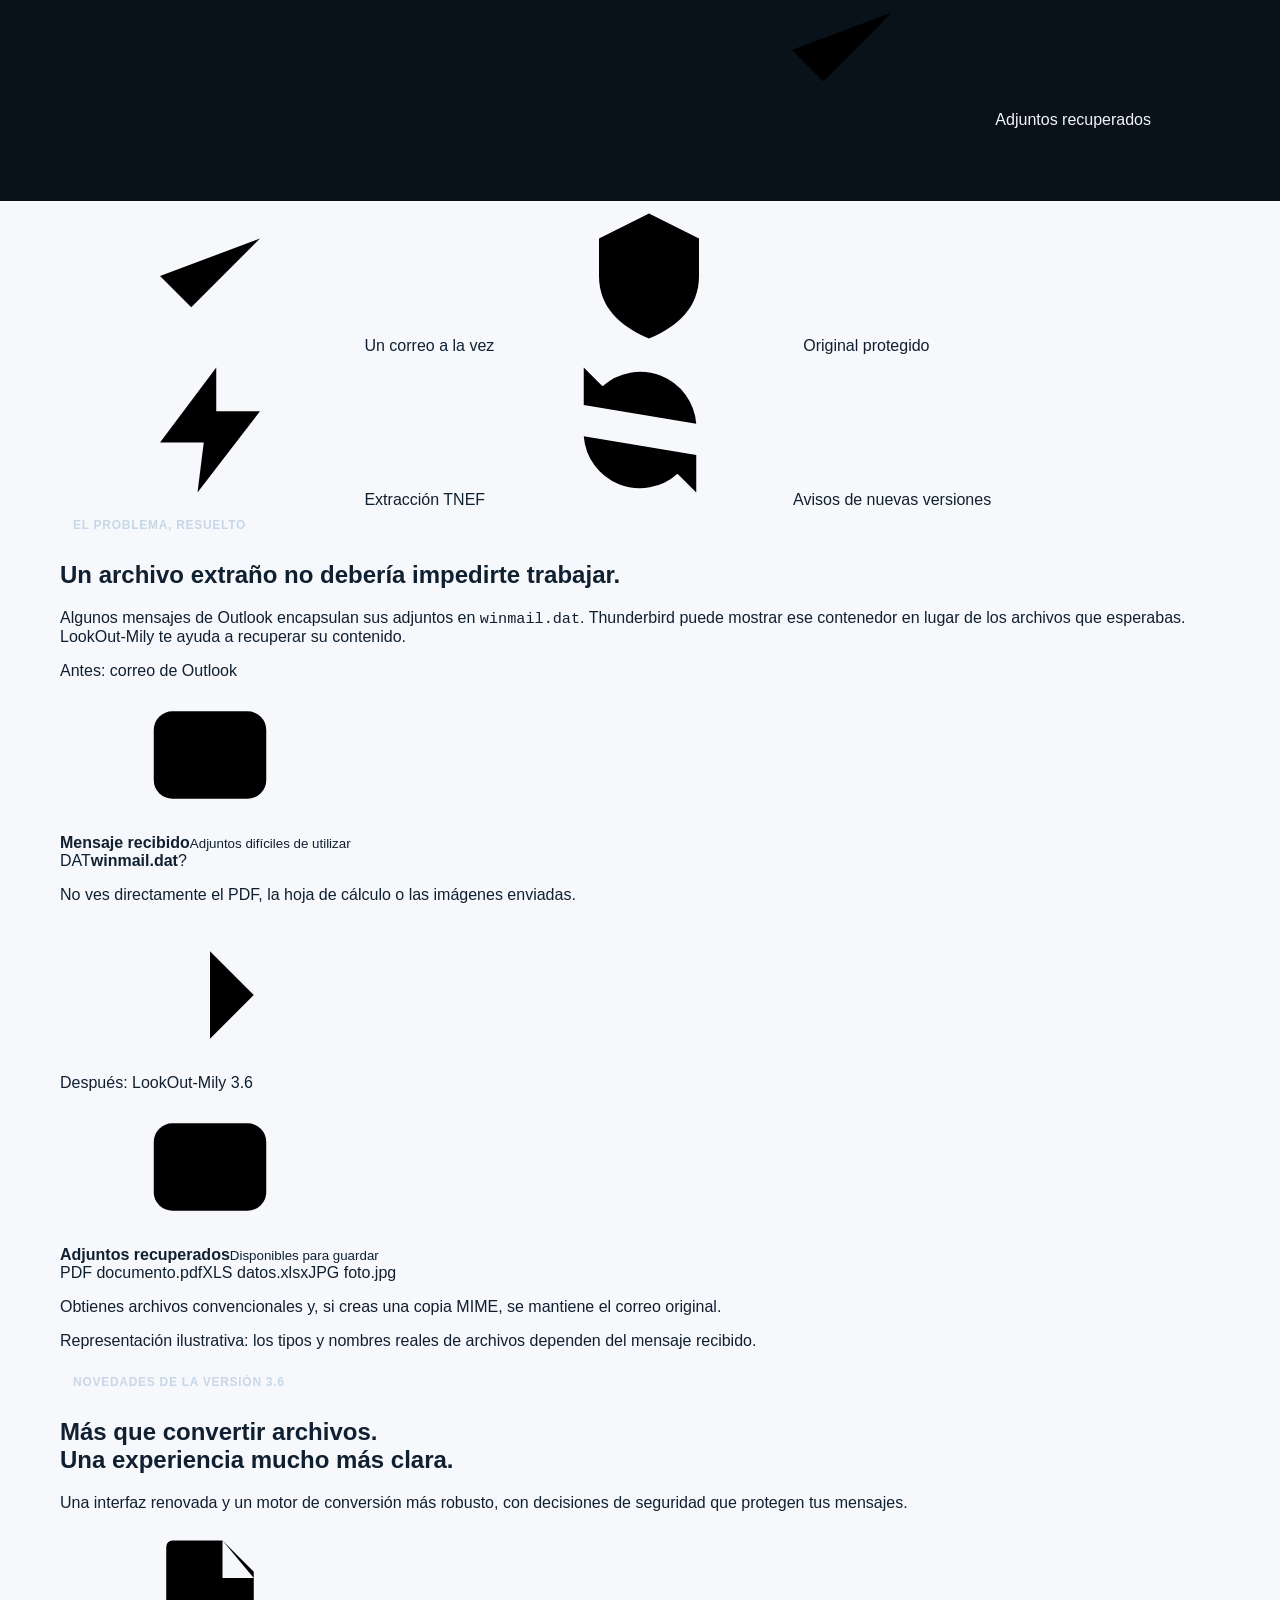
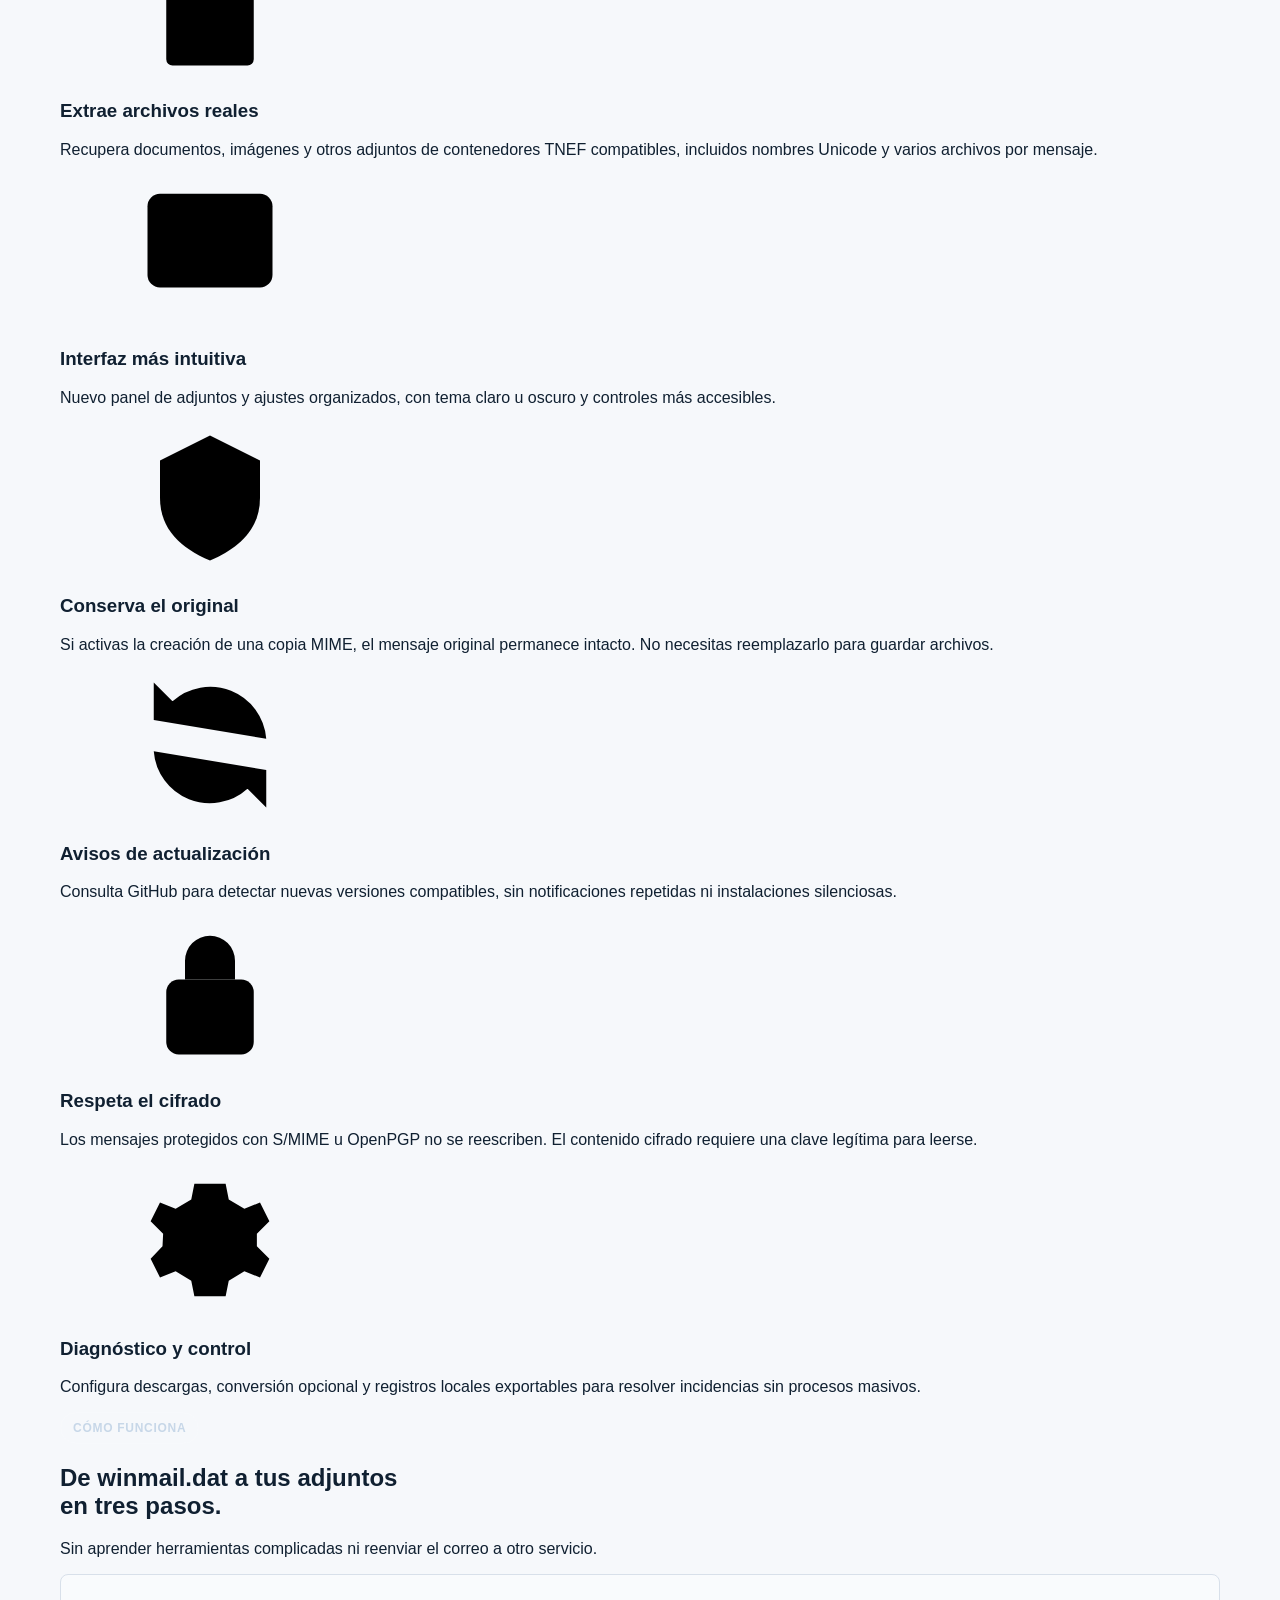
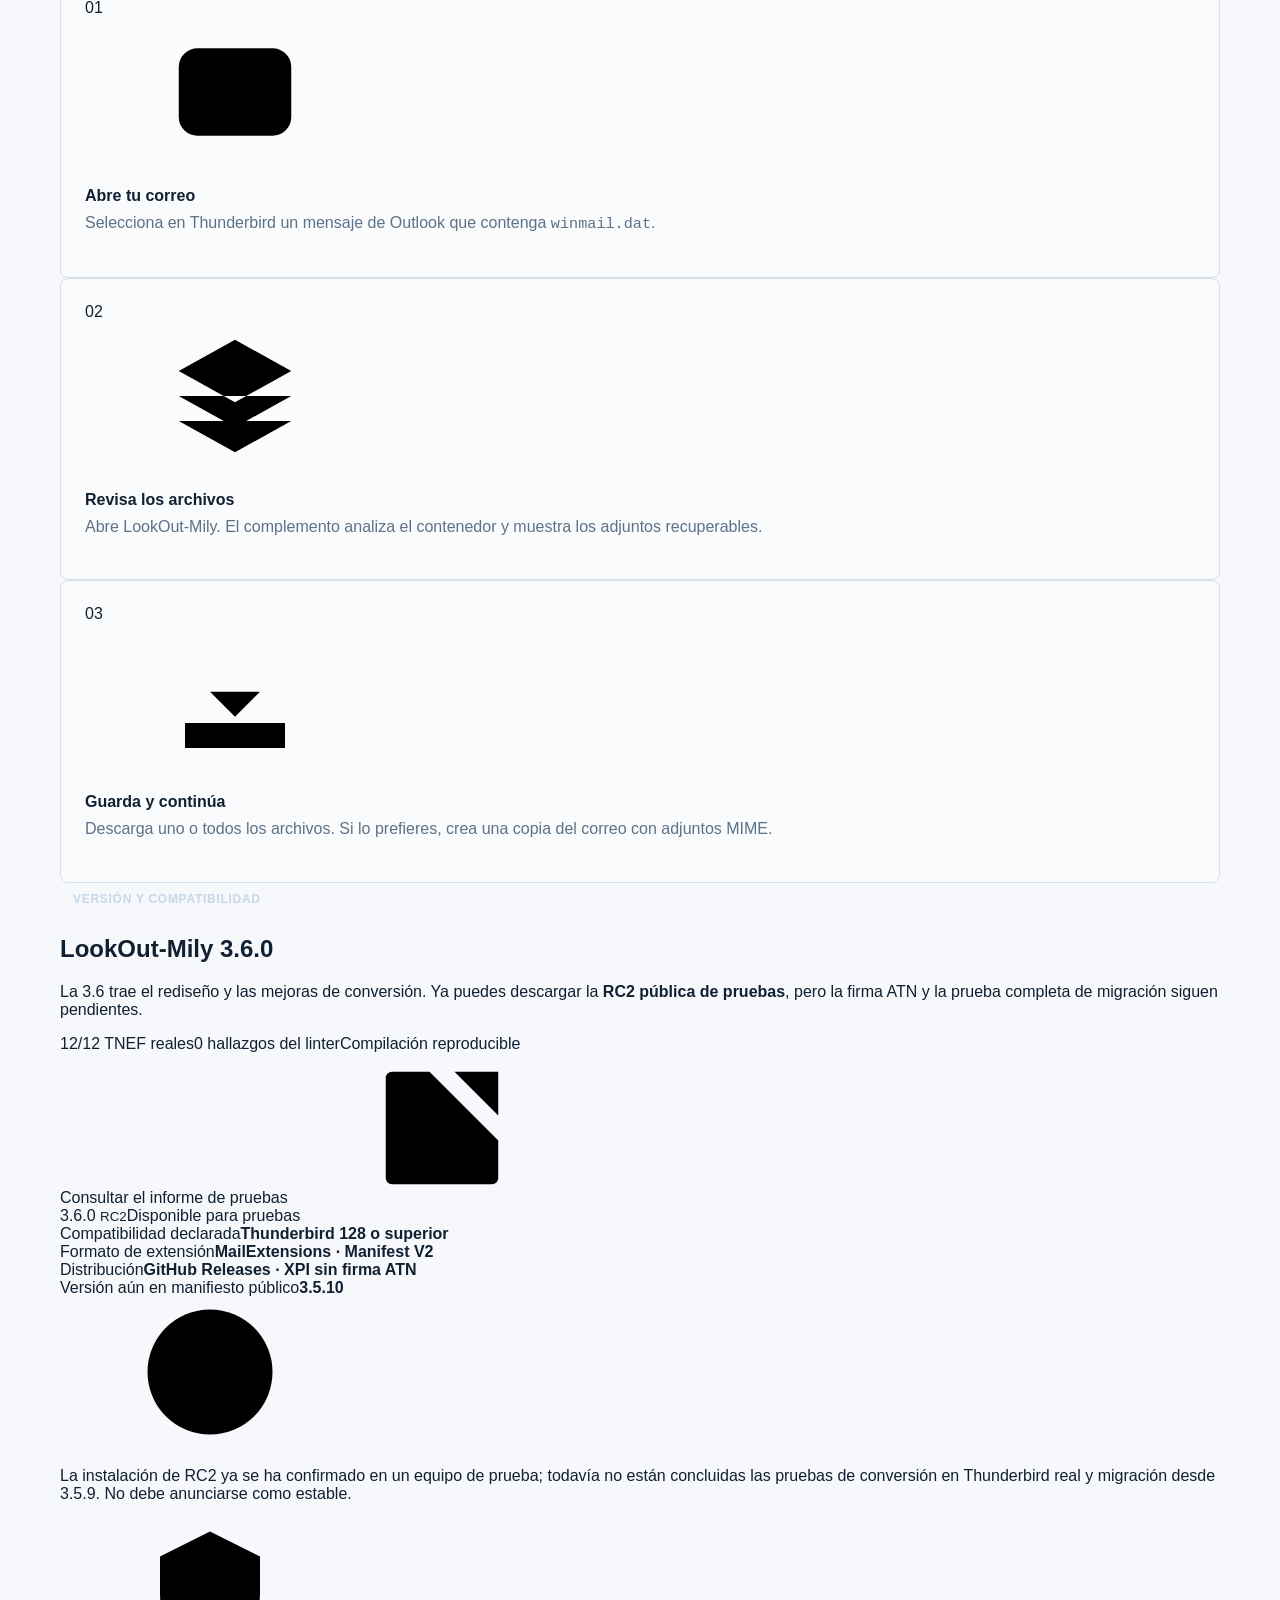
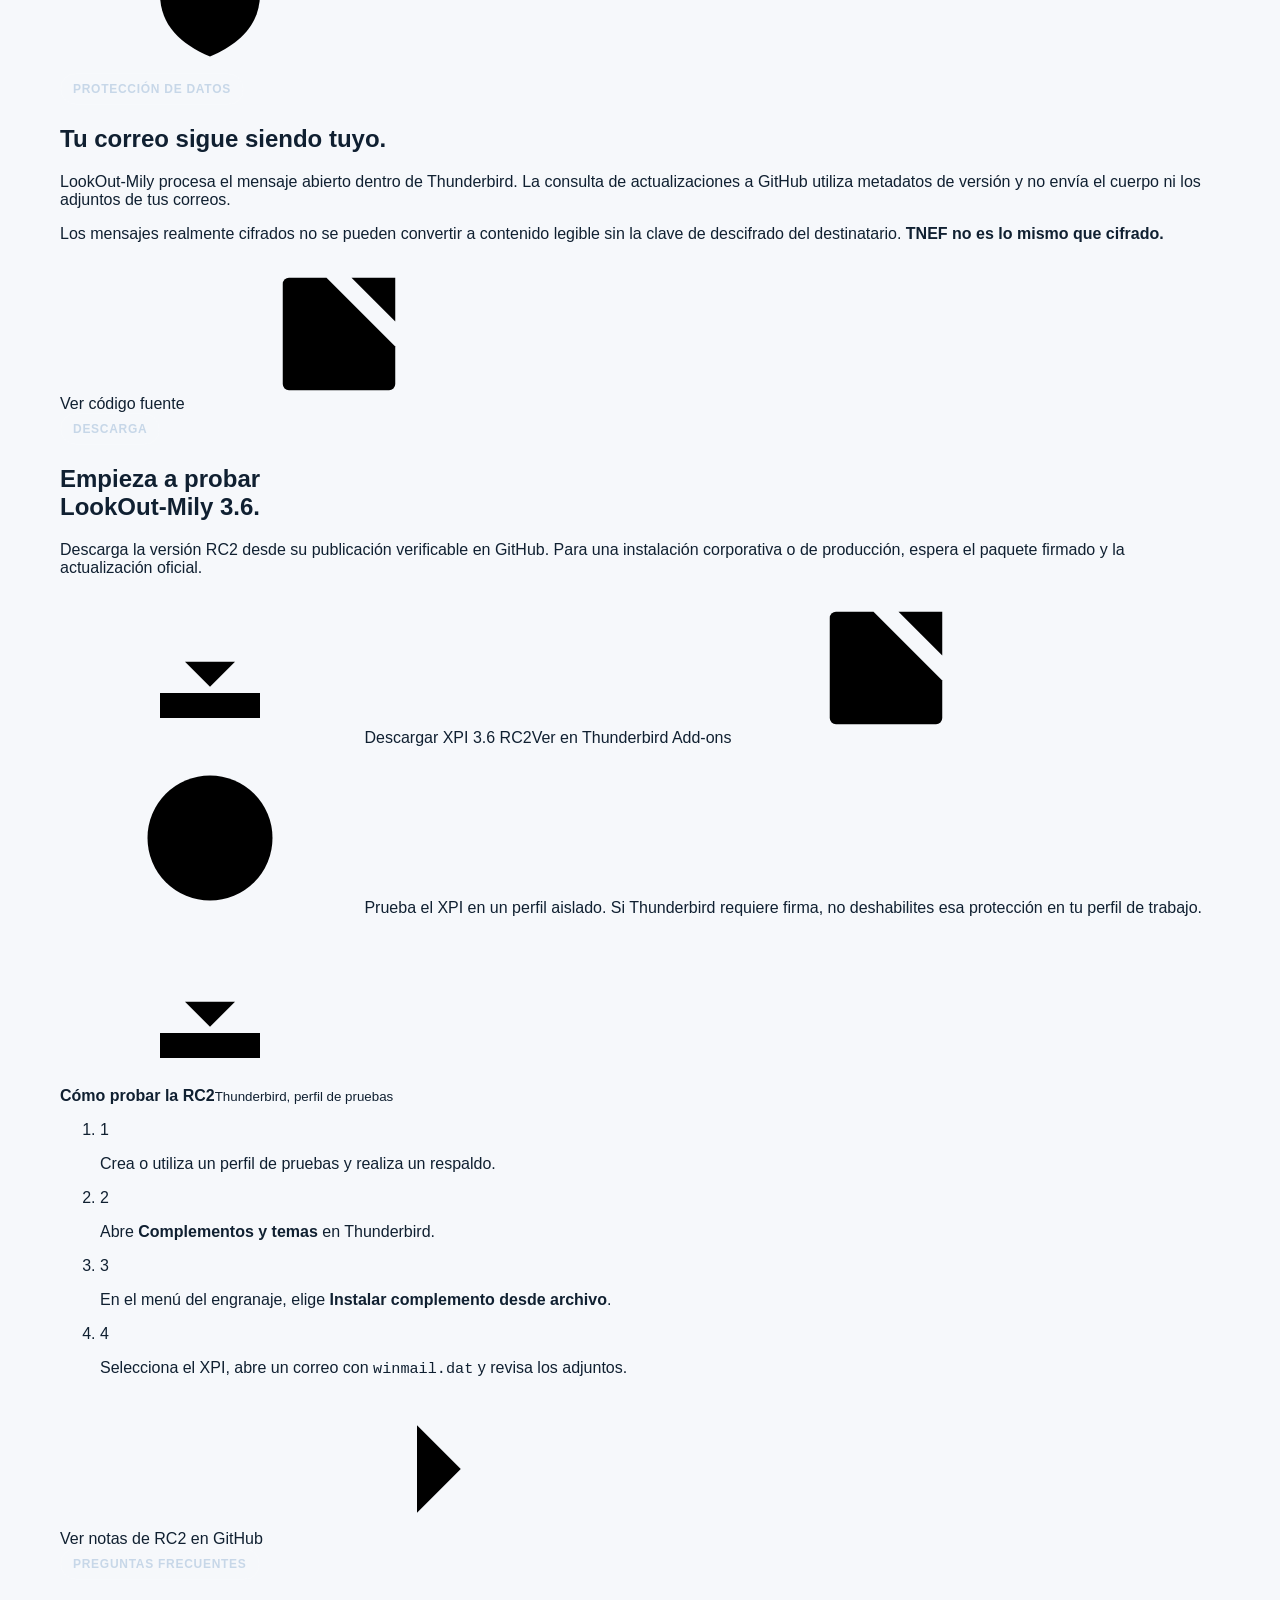
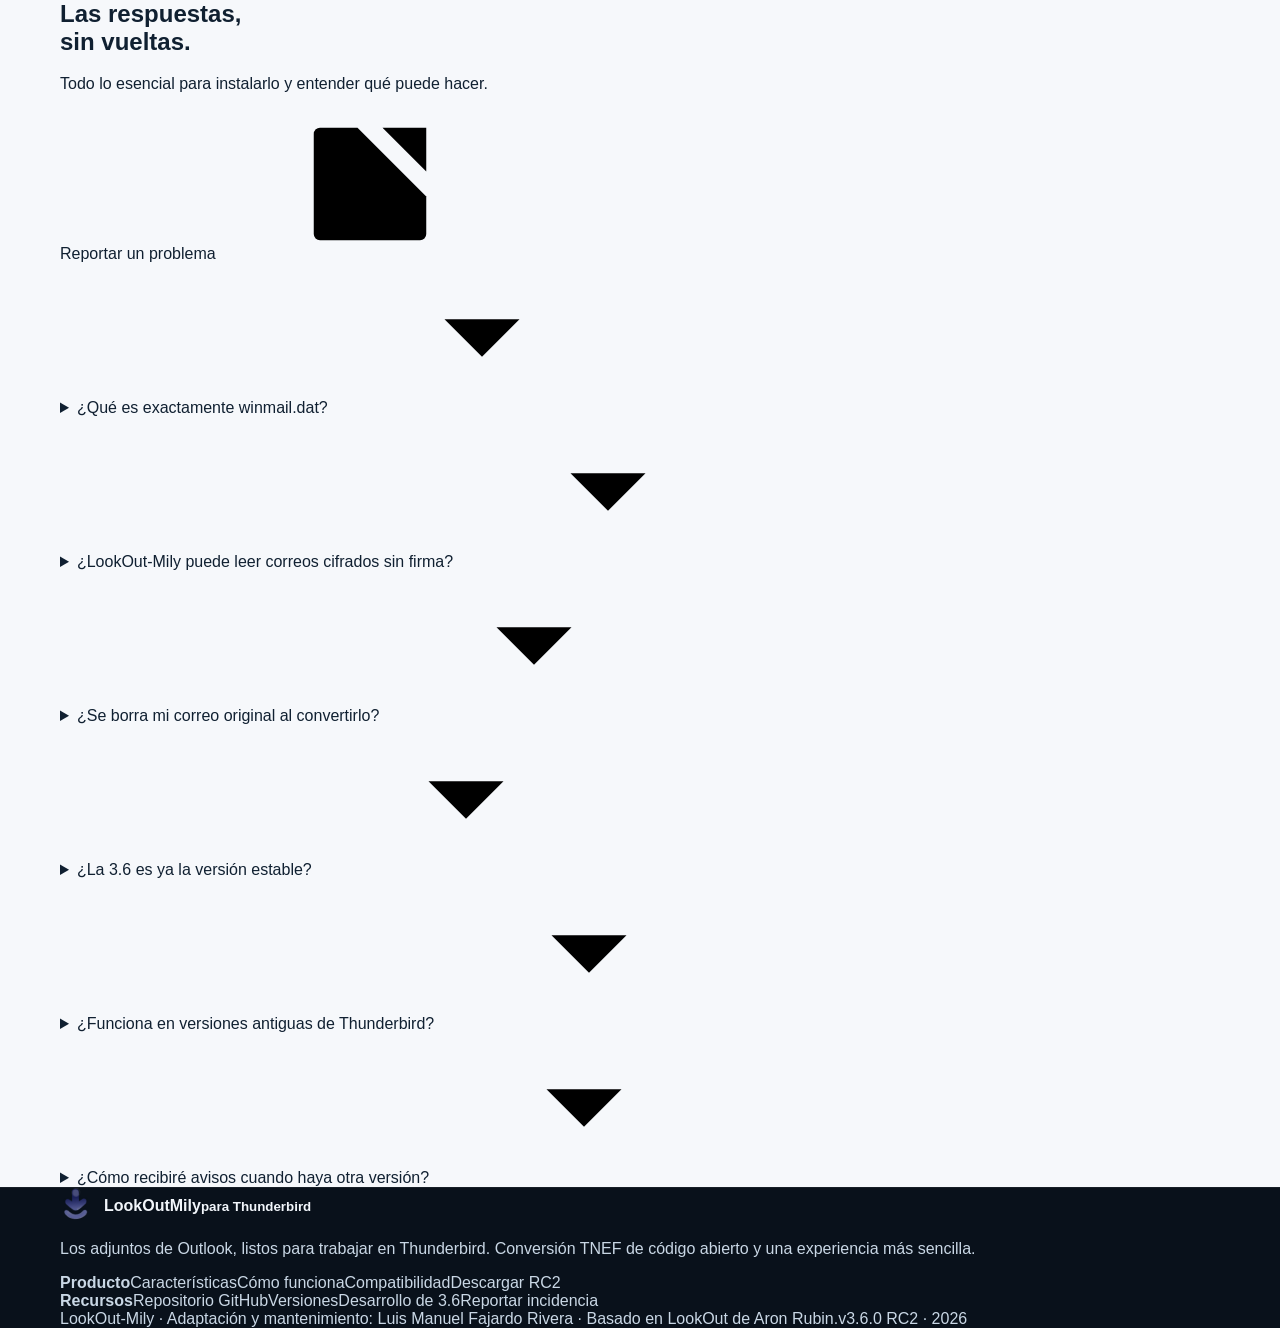
==== commit 1232011d: "feat(site): redesign LookOut-Mily landing for 3.6 RC2 with explainers and trusted download" ====
--- a/docs/index.html
+++ b/docs/index.html
@@ -1,226 +1,223 @@
-<!DOCTYPE html>
+<!doctype html>
 <html lang="es">
 <head>
   <meta charset="utf-8">
   <meta name="viewport" content="width=device-width, initial-scale=1">
-  <title>LookOut-Mily 3.6 RC | Conversión Outlook TNEF para Thunderbird</title>
-  <meta name="description" content="LookOut-Mily 3.6 RC: nueva interfaz y conversión Outlook winmail.dat / TNEF con protección del correo original, verificación de integridad y avisos desde GitHub. Disponible como candidato en desarrollo.">
+  <meta name="theme-color" content="#0b1930">
+  <meta name="description" content="LookOut-Mily 3.6.0 convierte adjuntos winmail.dat y TNEF de Outlook en archivos utilizables en Thunderbird. Descarga RC2, consulta novedades, compatibilidad y guía de uso.">
+  <meta property="og:type" content="website">
+  <meta property="og:title" content="LookOut-Mily 3.6.0 — Outlook sin winmail.dat">
+  <meta property="og:description" content="Recupera los adjuntos de Outlook en Thunderbird. Rediseño 3.6, conversión TNEF y protección del correo original.">
+  <meta property="og:url" content="https://lordmanuel.github.io/LookOut-Mily/">
+  <link rel="canonical" href="https://lordmanuel.github.io/LookOut-Mily/">
   <link rel="icon" type="image/png" href="./assets/logo-32.png">
   <link rel="stylesheet" href="./styles.css">
+  <title>LookOut-Mily 3.6.0 | Convertidor TNEF para Thunderbird</title>
 </head>
 <body>
+  <a class="skip-link" href="#contenido">Saltar al contenido principal</a>
+  <svg class="icon-library" aria-hidden="true" xmlns="http://www.w3.org/2000/svg">
+    <symbol id="i-arrow" viewBox="0 0 24 24"><path d="M5 12h14m-7-7 7 7-7 7"/></symbol>
+    <symbol id="i-download" viewBox="0 0 24 24"><path d="M12 3v12m-4-4 4 4 4-4M4 16v4h16v-4"/></symbol>
+    <symbol id="i-shield" viewBox="0 0 24 24"><path d="m12 2 8 4v6c0 5-3.4 8.1-8 10-4.6-1.9-8-5-8-10V6z"/><path d="m8.5 12 2.3 2.4 4.7-5"/></symbol>
+    <symbol id="i-mail" viewBox="0 0 24 24"><rect x="3" y="5" width="18" height="14" rx="3"/><path d="m4 7 8 6 8-6"/></symbol>
+    <symbol id="i-file" viewBox="0 0 24 24"><path d="M6 2h8l5 5v14a1 1 0 0 1-1 1H6a1 1 0 0 1-1-1V3a1 1 0 0 1 1-1zM14 2v6h5"/><path d="M9 13h6m-6 4h6"/></symbol>
+    <symbol id="i-bolt" viewBox="0 0 24 24"><path d="m13 2-9 12h7l-1 8 10-13h-7z"/></symbol>
+    <symbol id="i-check" viewBox="0 0 24 24"><path d="m4 12 5 5L20 6"/></symbol>
+    <symbol id="i-refresh" viewBox="0 0 24 24"><path d="M21 11a9 9 0 0 0-15-6L3 8m0-6v6h6M3 13a9 9 0 0 0 15 6l3-3m0 6v-6h-6"/></symbol>
+    <symbol id="i-lock" viewBox="0 0 24 24"><rect x="5" y="10" width="14" height="12" rx="2"/><path d="M8 10V7a4 4 0 0 1 8 0v3M12 15v3"/></symbol>
+    <symbol id="i-layers" viewBox="0 0 24 24"><path d="m12 3 9 5-9 5-9-5 9-5zm-9 9 9 5 9-5M3 16l9 5 9-5"/></symbol>
+    <symbol id="i-settings" viewBox="0 0 24 24"><path d="M9.5 3 9 5.5 6.5 7 4 6 2.5 9l2 2-.1 2L2.5 15 4 18l2.5-1L9 18.5 9.5 21h5l.5-2.5 2.5-1.5 2.5 1 1.5-3-2-2v-2l2-2L20 6l-2.5 1L15 5.5 14.5 3z"/><circle cx="12" cy="12" r="3"/></symbol>
+    <symbol id="i-github" viewBox="0 0 24 24"><path d="M9 19c-4.5 1.3-4.5-2.3-6.3-2.8m12.6 5v-3.4a3.2 3.2 0 0 0-.9-2.4c3-.3 6.1-1.5 6.1-6.7a5.3 5.3 0 0 0-1.4-3.6 4.8 4.8 0 0 0-.1-3.6s-1.1-.4-3.7 1.4a13 13 0 0 0-6.6 0C6.1 1.1 5 1.5 5 1.5a4.8 4.8 0 0 0-.1 3.6 5.3 5.3 0 0 0-1.4 3.6c0 5.2 3.1 6.4 6.1 6.7A3.2 3.2 0 0 0 8.7 18v3.4"/></symbol>
+    <symbol id="i-info" viewBox="0 0 24 24"><circle cx="12" cy="12" r="10"/><path d="M12 11v6m0-10h.01"/></symbol>
+    <symbol id="i-monitor" viewBox="0 0 24 24"><rect x="2" y="3" width="20" height="15" rx="2"/><path d="M8 22h8m-4-4v4"/></symbol>
+    <symbol id="i-external" viewBox="0 0 24 24"><path d="M14 3h7v7m0-7-10 10"/><path d="M21 14v6a1 1 0 0 1-1 1H4a1 1 0 0 1-1-1V4a1 1 0 0 1 1-1h6"/></symbol>
+    <symbol id="i-chevron" viewBox="0 0 24 24"><path d="m6 9 6 6 6-6"/></symbol>
+  </svg>
+
   <header class="site-header">
-    <div class="container header-row">
-      <a class="brand" href="#top">
-        <img src="./assets/logo-64.png" alt="LookOut-Mily">
-        <span>LookOut-Mily</span>
+    <div class="container nav-wrap">
+      <a class="brand" href="#inicio" aria-label="LookOut-Mily, inicio">
+        <span class="brand-icon"><img src="./assets/logo-64.png" alt="" width="36" height="36"></span>
+        <span class="brand-name">LookOut<span class="brand-highlight">Mily</span><small>para Thunderbird</small></span>
       </a>
-      <nav class="site-nav" aria-label="Principal">
-        <a href="#funciona">Como funciona</a>
-        <a href="#estabilidad">Versión 3.6</a>
-        <a href="#descarga">Descarga</a>
-        <a href="https://github.com/LORDMANUEL/LookOut-Mily" target="_blank" rel="noreferrer">GitHub</a>
+      <nav class="desktop-nav" aria-label="Navegación principal">
+        <a href="#como-funciona">Cómo funciona</a>
+        <a href="#funciones">Características</a>
+        <a href="#versiones">Versiones</a>
+        <a href="#preguntas">Preguntas</a>
       </nav>
+      <a class="nav-download" href="#descargar"><svg class="icon" aria-hidden="true"><use href="#i-download"/></svg> Descargar 3.6</a>
+      <details class="mobile-menu">
+        <summary aria-label="Abrir menú de navegación"><span></span><span></span><span></span></summary>
+        <nav aria-label="Navegación móvil">
+          <a href="#como-funciona">Cómo funciona</a>
+          <a href="#funciones">Características</a>
+          <a href="#versiones">Versiones</a>
+          <a href="#preguntas">Preguntas</a>
+          <a href="#descargar">Descargar</a>
+        </nav>
+      </details>
     </div>
   </header>
 
-  <main id="top">
-    <section class="hero">
-      <div class="container hero-grid">
-        <div class="hero-copy">
-          <div class="eyebrow">Thunderbird 128+ · 3.6.0 RC en pruebas · Paquete en main: 3.5.10</div>
-          <h1>LookOut-Mily</h1>
-          <p class="hero-text">
-            LookOut-Mily 3.6 recupera los adjuntos de <code>winmail.dat</code> y TNEF de Outlook, ofrece una interfaz renovada y permite generar copias MIME sin eliminar el correo original. Esta version todavia es candidata de pruebas (RC).
-          </p>
-          <div class="hero-actions">
-            <a class="button button-primary" href="https://addons.thunderbird.net/es/thunderbird/addon/lookout-mily/" target="_blank" rel="noreferrer">Versión publicada en ATN</a>
-            <a class="button button-secondary" href="https://github.com/LORDMANUEL/LookOut-Mily/releases/tag/v3.6.0-rc.2" target="_blank" rel="noreferrer">Ver 3.6 RC2 (pruebas)</a>
+  <main id="contenido">
+    <section class="hero" id="inicio" aria-labelledby="hero-title">
+      <div class="hero-grid container">
+        <div class="hero-content">
+          <div class="release-eyebrow"><span class="pulse"></span> NUEVA VERSIÓN <strong>3.6.0</strong><span class="eyebrow-divider"></span> RC2 disponible para pruebas</div>
+          <h1 id="hero-title">Outlook envió <span class="strike-mark">winmail.dat</span>.<br><span class="hero-gradient">Tú recibe archivos.</span></h1>
+          <p class="hero-lede">Recupera documentos, imágenes y adjuntos de correos de Microsoft Outlook directamente en Thunderbird. Sin complicaciones, sin convertir toda tu bandeja y <strong>sin borrar el mensaje original</strong>.</p>
+          <div class="hero-buttons">
+            <a class="btn btn-primary" href="https://github.com/LORDMANUEL/LookOut-Mily/releases/download/v3.6.0-rc.2/lookout-mily-3.6.0.xpi" target="_blank" rel="noopener noreferrer"><svg class="icon" aria-hidden="true"><use href="#i-download"/></svg> Descargar 3.6.0 RC2</a>
+            <a class="btn btn-outline" href="#como-funciona">Ver cómo funciona <svg class="icon" aria-hidden="true"><use href="#i-arrow"/></svg></a>
           </div>
-          <ul class="hero-badges" aria-label="Indicadores clave">
-            <li>Extrae solo del correo abierto</li>
-            <li>Conserva el correo original en 3.6</li>
-            <li>12/12 casos TNEF de prueba aprobados</li>
-          </ul>
-        </div>
-
-        <div class="hero-visual" aria-label="Vista conceptual del complemento">
-          <div class="visual-window">
-            <div class="window-bar">
-              <span></span><span></span><span></span>
-            </div>
-            <div class="window-body">
-              <div class="message-list">
-                <div class="list-item active">
-                  <strong>Mensaje detectado</strong>
-                  <small>winmail.dat encontrado</small>
-                </div>
-                <div class="list-item">
-                  <strong>Conversion segura</strong>
-                  <small>Adjuntos reales listos</small>
-                </div>
-                <div class="list-item">
-                  <strong>Logs activos</strong>
-                  <small>Diagnostico exportable</small>
-                </div>
+          <div class="hero-smallnote"><svg class="icon" aria-hidden="true"><use href="#i-info"/></svg> Candidato de pruebas sin firma ATN; requiere validación final en Thunderbird. <a href="#versiones">Ver estado</a>.</div>
+          <div class="hero-metrics" aria-label="Resultados de pruebas automatizadas">
+            <div><strong>12/12</strong><span>muestras TNEF reales</span></div>
+            <div><strong>128+</strong><span>Thunderbird declarado</span></div>
+            <div><strong>0</strong><span>errores del linter</span></div>
+          </div>
+        </div>
+        <div class="hero-art" role="img" aria-label="Representación de un correo Outlook con winmail.dat que LookOut-Mily convierte en archivos PDF, Excel y JPG; el correo original permanece.">
+          <div class="art-glow"></div>
+          <div class="mail-app">
+            <div class="app-titlebar"><span class="app-dot"></span><span class="app-dot"></span><span class="app-dot"></span><span class="app-label">LookOut-Mily · Thunderbird</span><span class="app-dots">•••</span></div>
+            <div class="app-content">
+              <div class="sender-row"><span class="sender-avatar">O</span><div><strong>Documentos de Outlook</strong><small>adjuntos@ejemplo.com</small></div><span class="received">Hoy</span></div>
+              <p class="app-subject">Información solicitada</p>
+              <p class="mail-body-text">Te comparto los archivos adjuntos.</p>
+              <div class="raw-attachment"><span class="file-glyph warning">DAT</span><div><strong>winmail.dat</strong><small>Formato TNEF de Outlook</small></div><span class="raw-label">Contenedor</span></div>
+              <div class="conversion-step"><span class="conversion-line"></span><span class="conversion-icon"><svg class="icon" aria-hidden="true"><use href="#i-bolt"/></svg></span><span class="conversion-text">LookOut-Mily recupera tus archivos</span><span class="conversion-line"></span></div>
+              <div class="output-list">
+                <div class="output-item"><span class="file-glyph pdf">PDF</span><div><strong>cotizacion.pdf</strong><small>Documento PDF</small></div><svg class="icon" aria-hidden="true"><use href="#i-check"/></svg></div>
+                <div class="output-item"><span class="file-glyph xls">XLS</span><div><strong>reporte.xlsx</strong><small>Hoja de cálculo</small></div><svg class="icon" aria-hidden="true"><use href="#i-check"/></svg></div>
+                <div class="output-item"><span class="file-glyph img">JPG</span><div><strong>imagen.jpg</strong><small>Imagen adjunta</small></div><svg class="icon" aria-hidden="true"><use href="#i-check"/></svg></div>
               </div>
-              <div class="message-panel">
-                <div class="panel-head">
-                  <img src="./assets/logo-64.png" alt="">
-                  <div>
-                    <strong>LookOut-Mily</strong>
-                    <small>3.6 RC · conversion individual segura</small>
-                  </div>
-                </div>
-                <div class="attachment-strip">
-                  <div class="attachment-chip">winmail.dat</div>
-                  <div class="attachment-chip success">factura.pdf</div>
-                  <div class="attachment-chip success">orden.xlsx</div>
-                  <div class="attachment-chip success">imagen.jpg</div>
-                </div>
-                <div class="status-grid">
-                  <div>
-                    <span class="metric">1</span>
-                    <small>correo abierto</small>
-                  </div>
-                  <div>
-                    <span class="metric">3</span>
-                    <small>adjuntos recuperados</small>
-                  </div>
-                  <div>
-                    <span class="metric">0</span>
-                    <small>conversiones en lote</small>
-                  </div>
-                </div>
-                <div class="flow-note">
-                  Reutiliza la pestaña actual cuando la copia convertida ya fue creada.
-                </div>
-              </div>
+              <div class="safe-row"><svg class="icon" aria-hidden="true"><use href="#i-shield"/></svg> El correo original se conserva</div>
             </div>
           </div>
-        </div>
-      </div>
-    </section>
-
-    <section class="band problem-band">
-      <div class="container narrow">
-        <p class="section-kicker">Hecho para el problema real</p>
-        <h2>Cuando Outlook encierra todo en winmail.dat, LookOut-Mily lo deja legible en Thunderbird.</h2>
-        <div class="before-after">
-          <div class="state-box">
-            <span class="state-label">Antes</span>
-            <strong>Un solo adjunto opaco</strong>
-            <p>El correo llega con TNEF y los archivos utiles quedan atrapados en un contenedor dificil de usar.</p>
-          </div>
-          <div class="state-box">
-            <span class="state-label good">Despues</span>
-            <strong>Adjuntos normales y flujo controlado</strong>
-            <p>La extension extrae los archivos reales, evita reconversiones innecesarias y deja soporte de logs cuando hace falta.</p>
-          </div>
-        </div>
-      </div>
-    </section>
-
-    <section class="band" id="funciona">
+          <div class="art-mini-badge"><svg class="icon" aria-hidden="true"><use href="#i-check"/></svg> Adjuntos recuperados</div>
+        </div>
+      </div>
+    </section>
+
+    <section class="value-strip" aria-label="Beneficios">
+      <div class="container value-row">
+        <span><svg class="icon" aria-hidden="true"><use href="#i-check"/></svg> Un correo a la vez</span>
+        <span><svg class="icon" aria-hidden="true"><use href="#i-shield"/></svg> Original protegido</span>
+        <span><svg class="icon" aria-hidden="true"><use href="#i-bolt"/></svg> Extracción TNEF</span>
+        <span><svg class="icon" aria-hidden="true"><use href="#i-refresh"/></svg> Avisos de nuevas versiones</span>
+      </div>
+    </section>
+
+    <section class="section problem" id="problema">
       <div class="container">
-        <div class="section-head">
-          <p class="section-kicker">Como funciona</p>
-          <h2>Un flujo corto, claro y pensado para no pegar la bandeja.</h2>
-        </div>
-        <div class="steps">
-          <article class="step-card">
-            <span class="step-index">01</span>
-            <h3>Detecta solo el mensaje abierto</h3>
-            <p>La conversion se dispara sobre el correo que el usuario esta viendo, no sobre toda la cuenta.</p>
+        <div class="section-heading centered"><span class="section-kicker">EL PROBLEMA, RESUELTO</span><h2>Un archivo extraño no debería impedirte trabajar.</h2><p>Algunos mensajes de Outlook encapsulan sus adjuntos en <code>winmail.dat</code>. Thunderbird puede mostrar ese contenedor en lugar de los archivos que esperabas. LookOut-Mily te ayuda a recuperar su contenido.</p></div>
+        <div class="compare">
+          <article class="compare-panel before">
+            <span class="compare-top"><span class="compare-bullet danger"></span> Antes: correo de Outlook</span>
+            <div class="compare-email"><svg class="icon" aria-hidden="true"><use href="#i-mail"/></svg><div><strong>Mensaje recibido</strong><small>Adjuntos difíciles de utilizar</small></div></div>
+            <div class="compare-file"><span class="file-glyph warning">DAT</span><strong>winmail.dat</strong><span class="file-question">?</span></div>
+            <p>No ves directamente el PDF, la hoja de cálculo o las imágenes enviadas.</p>
           </article>
-          <article class="step-card">
-            <span class="step-index">02</span>
-            <h3>Extrae los adjuntos reales</h3>
-            <p>Lee el contenedor TNEF, normaliza archivos y prepara la copia convertida con adjuntos utilizables.</p>
+          <div class="compare-arrow" aria-hidden="true"><svg class="icon"><use href="#i-arrow"/></svg></div>
+          <article class="compare-panel after">
+            <span class="compare-top"><span class="compare-bullet good"></span> Después: LookOut-Mily 3.6</span>
+            <div class="compare-email"><svg class="icon" aria-hidden="true"><use href="#i-mail"/></svg><div><strong>Adjuntos recuperados</strong><small>Disponibles para guardar</small></div></div>
+            <div class="compare-files"><span class="mini-file"><span class="file-glyph pdf">PDF</span> documento.pdf</span><span class="mini-file"><span class="file-glyph xls">XLS</span> datos.xlsx</span><span class="mini-file"><span class="file-glyph img">JPG</span> foto.jpg</span></div>
+            <p>Obtienes archivos convencionales y, si creas una copia MIME, se mantiene el correo original.</p>
           </article>
-          <article class="step-card">
-            <span class="step-index">03</span>
-            <h3>Crea copias y deja trazabilidad</h3>
-            <p>De forma opcional crea una copia MIME conservando el mensaje original; tambien ofrece logs exportables para soporte tecnico.</p>
-          </article>
-        </div>
-      </div>
-    </section>
-
-    <section class="band stability-band" id="estabilidad">
+        </div>
+        <p class="comparison-disclaimer">Representación ilustrativa: los tipos y nombres reales de archivos dependen del mensaje recibido.</p>
+      </div>
+    </section>
+
+    <section class="section features-section" id="funciones">
       <div class="container">
-        <div class="section-head">
-          <p class="section-kicker">Estabilidad</p>
-          <h2>La version 3.6 moderniza la experiencia y supera una batería ampliada de compatibilidad TNEF.</h2>
-        </div>
-        <div class="spec-grid">
-          <div class="spec-row">
-            <span>Motor TNEF 3.6 RC</span>
-            <strong>12 de 12 muestras públicas reales de TNEF correctas</strong>
-          </div>
-          <div class="spec-row">
-            <span>Validacion tecnica</span>
-            <strong>Linter oficial Thunderbird: 0 errores y 0 advertencias</strong>
-          </div>
-          <div class="spec-row">
-            <span>Seguridad del correo</span>
-            <strong>La copia convertida conserva el original; mensajes cifrados y firmados no se reescriben</strong>
-          </div>
-          <div class="spec-row">
-            <span>Creador</span>
-            <strong>Luis Manuel Fajardo Rivera</strong>
-          </div>
-        </div>
-      </div>
-    </section>
-
-    <section class="band download-band" id="descarga">
-      <div class="container download-grid">
-        <div>
-          <p class="section-kicker">Descarga</p>
-          <h2>Una versión disponible y una nueva candidata en pruebas.</h2>
-          <p>
-            Para instalar una versión publicada, consulta Thunderbird Add-ons. LookOut-Mily 3.6.0 RC es el desarrollo actual; sus pruebas automáticas están aprobadas, pero requiere firma, migración y pruebas reales del cliente antes de publicarse como estable.
-          </p>
-        </div>
-        <div class="download-panel">
-          <div class="download-meta">
-            <span class="meta-label">Versión del desarrollo actual</span>
-            <strong>3.6.0 RC (no publicada)</strong>
-          </div>
-          <div class="download-meta">
-            <span class="meta-label">Compatibilidad</span>
-            <strong>Thunderbird 128.0 o superior</strong>
-          </div>
-          <div class="download-meta">
-            <span class="meta-label">Paquete aún en main</span>
-            <strong>3.5.10 (verificar versión en ATN)</strong>
-          </div>
-          <div class="download-links">
-            <a class="button button-primary" href="https://addons.thunderbird.net/es/thunderbird/addon/lookout-mily/" target="_blank" rel="noreferrer">Abrir en Thunderbird Add-ons</a>
-            <a class="button button-secondary" href="https://github.com/LORDMANUEL/LookOut-Mily/pull/3" target="_blank" rel="noreferrer">Ver nueva 3.6 RC</a>
-            <a class="button button-secondary" href="https://github.com/LORDMANUEL/LookOut-Mily/blob/feature/lookout-mily-v3.6/README.md" target="_blank" rel="noreferrer">Documentacion 3.6</a>
-          </div>
+        <div class="section-heading"><span class="section-kicker">NOVEDADES DE LA VERSIÓN 3.6</span><h2>Más que convertir archivos.<br><span class="muted-title">Una experiencia mucho más clara.</span></h2><p>Una interfaz renovada y un motor de conversión más robusto, con decisiones de seguridad que protegen tus mensajes.</p></div>
+        <div class="feature-grid">
+          <article class="feature-card"><span class="feature-icon teal"><svg class="icon"><use href="#i-file"/></svg></span><h3>Extrae archivos reales</h3><p>Recupera documentos, imágenes y otros adjuntos de contenedores TNEF compatibles, incluidos nombres Unicode y varios archivos por mensaje.</p></article>
+          <article class="feature-card"><span class="feature-icon blue"><svg class="icon"><use href="#i-monitor"/></svg></span><h3>Interfaz más intuitiva</h3><p>Nuevo panel de adjuntos y ajustes organizados, con tema claro u oscuro y controles más accesibles.</p></article>
+          <article class="feature-card"><span class="feature-icon mint"><svg class="icon"><use href="#i-shield"/></svg></span><h3>Conserva el original</h3><p>Si activas la creación de una copia MIME, el mensaje original permanece intacto. No necesitas reemplazarlo para guardar archivos.</p></article>
+          <article class="feature-card"><span class="feature-icon violet"><svg class="icon"><use href="#i-refresh"/></svg></span><h3>Avisos de actualización</h3><p>Consulta GitHub para detectar nuevas versiones compatibles, sin notificaciones repetidas ni instalaciones silenciosas.</p></article>
+          <article class="feature-card"><span class="feature-icon amber"><svg class="icon"><use href="#i-lock"/></svg></span><h3>Respeta el cifrado</h3><p>Los mensajes protegidos con S/MIME u OpenPGP no se reescriben. El contenido cifrado requiere una clave legítima para leerse.</p></article>
+          <article class="feature-card"><span class="feature-icon slate"><svg class="icon"><use href="#i-settings"/></svg></span><h3>Diagnóstico y control</h3><p>Configura descargas, conversión opcional y registros locales exportables para resolver incidencias sin procesos masivos.</p></article>
+        </div>
+      </div>
+    </section>
+
+    <section class="section process-section" id="como-funciona">
+      <div class="container">
+        <div class="section-heading centered"><span class="section-kicker">CÓMO FUNCIONA</span><h2>De winmail.dat a tus adjuntos<br>en tres pasos.</h2><p>Sin aprender herramientas complicadas ni reenviar el correo a otro servicio.</p></div>
+        <div class="step-grid">
+          <article class="step-card"><span class="step-no">01</span><div class="step-symbol"><svg class="icon"><use href="#i-mail"/></svg></div><h3>Abre tu correo</h3><p>Selecciona en Thunderbird un mensaje de Outlook que contenga <code>winmail.dat</code>.</p></article>
+          <article class="step-card"><span class="step-no">02</span><div class="step-symbol"><svg class="icon"><use href="#i-layers"/></svg></div><h3>Revisa los archivos</h3><p>Abre LookOut-Mily. El complemento analiza el contenedor y muestra los adjuntos recuperables.</p></article>
+          <article class="step-card"><span class="step-no">03</span><div class="step-symbol"><svg class="icon"><use href="#i-download"/></svg></div><h3>Guarda y continúa</h3><p>Descarga uno o todos los archivos. Si lo prefieres, crea una copia del correo con adjuntos MIME.</p></article>
+        </div>
+      </div>
+    </section>
+
+    <section class="section version-section" id="versiones">
+      <div class="container version-grid">
+        <div class="version-lead">
+          <span class="section-kicker">VERSIÓN Y COMPATIBILIDAD</span>
+          <h2>LookOut-Mily <span class="version-large">3.6.0</span></h2>
+          <p>La 3.6 trae el rediseño y las mejoras de conversión. Ya puedes descargar la <strong>RC2 pública de pruebas</strong>, pero la firma ATN y la prueba completa de migración siguen pendientes.</p>
+          <div class="qa-chips"><span>12/12 TNEF reales</span><span>0 hallazgos del linter</span><span>Compilación reproducible</span></div>
+          <a class="text-link" href="https://github.com/LORDMANUEL/LookOut-Mily/blob/feature/lookout-mily-v3.6/v3.6/QA_REPORT_2026-10-26.md" target="_blank" rel="noopener noreferrer">Consultar el informe de pruebas <svg class="icon"><use href="#i-external"/></svg></a>
+        </div>
+        <div class="version-panel">
+          <div class="version-panel-header"><span class="version-number">3.6.0 <small>RC2</small></span><span class="status-pill">Disponible para pruebas</span></div>
+          <div class="version-detail"><span>Compatibilidad declarada</span><strong>Thunderbird 128 o superior</strong></div>
+          <div class="version-detail"><span>Formato de extensión</span><strong>MailExtensions · Manifest V2</strong></div>
+          <div class="version-detail"><span>Distribución</span><strong>GitHub Releases · XPI sin firma ATN</strong></div>
+          <div class="version-detail"><span>Versión aún en manifiesto público</span><strong>3.5.10</strong></div>
+          <div class="version-message"><svg class="icon" aria-hidden="true"><use href="#i-info"/></svg><p>La instalación de RC2 ya se ha confirmado en un equipo de prueba; todavía no están concluidas las pruebas de conversión en Thunderbird real y migración desde 3.5.9. No debe anunciarse como estable.</p></div>
+        </div>
+      </div>
+    </section>
+
+    <section class="section safety-section">
+      <div class="container safety-grid">
+        <div class="safety-sign"><svg class="icon"><use href="#i-shield"/></svg></div>
+        <div><span class="section-kicker">PROTECCIÓN DE DATOS</span><h2>Tu correo sigue siendo tuyo.</h2><p>LookOut-Mily procesa el mensaje abierto dentro de Thunderbird. La consulta de actualizaciones a GitHub utiliza metadatos de versión y no envía el cuerpo ni los adjuntos de tus correos.</p><p>Los mensajes realmente cifrados no se pueden convertir a contenido legible sin la clave de descifrado del destinatario. <strong>TNEF no es lo mismo que cifrado.</strong></p></div>
+        <a class="btn btn-outline light" href="https://github.com/LORDMANUEL/LookOut-Mily" target="_blank" rel="noopener noreferrer">Ver código fuente <svg class="icon"><use href="#i-external"/></svg></a>
+      </div>
+    </section>
+
+    <section class="section download-section" id="descargar">
+      <div class="container download-layout">
+        <div class="download-copy">
+          <span class="section-kicker">DESCARGA</span><h2>Empieza a probar<br>LookOut-Mily 3.6.</h2><p>Descarga la versión RC2 desde su publicación verificable en GitHub. Para una instalación corporativa o de producción, espera el paquete firmado y la actualización oficial.</p>
+          <div class="download-actions"><a class="btn btn-primary dark-on-light" href="https://github.com/LORDMANUEL/LookOut-Mily/releases/download/v3.6.0-rc.2/lookout-mily-3.6.0.xpi" target="_blank" rel="noopener noreferrer"><svg class="icon"><use href="#i-download"/></svg> Descargar XPI 3.6 RC2</a><a class="btn btn-light-outline" href="https://addons.thunderbird.net/es/thunderbird/addon/lookout-mily/" target="_blank" rel="noopener noreferrer">Ver en Thunderbird Add-ons <svg class="icon"><use href="#i-external"/></svg></a></div>
+          <p class="download-tip"><svg class="icon"><use href="#i-info"/></svg> Prueba el XPI en un perfil aislado. Si Thunderbird requiere firma, no deshabilites esa protección en tu perfil de trabajo.</p>
+        </div>
+        <div class="install-card">
+          <div class="install-head"><span class="step-symbol mini"><svg class="icon"><use href="#i-download"/></svg></span><div><strong>Cómo probar la RC2</strong><small>Thunderbird, perfil de pruebas</small></div></div>
+          <ol class="install-list"><li><span>1</span><p>Crea o utiliza un perfil de pruebas y realiza un respaldo.</p></li><li><span>2</span><p>Abre <strong>Complementos y temas</strong> en Thunderbird.</p></li><li><span>3</span><p>En el menú del engranaje, elige <strong>Instalar complemento desde archivo</strong>.</p></li><li><span>4</span><p>Selecciona el XPI, abre un correo con <code>winmail.dat</code> y revisa los adjuntos.</p></li></ol>
+          <a class="install-source" href="https://github.com/LORDMANUEL/LookOut-Mily/releases/tag/v3.6.0-rc.2" target="_blank" rel="noopener noreferrer">Ver notas de RC2 en GitHub <svg class="icon"><use href="#i-arrow"/></svg></a>
+        </div>
+      </div>
+    </section>
+
+    <section class="section faq-section" id="preguntas">
+      <div class="container faq-grid"><div class="faq-lead"><span class="section-kicker">PREGUNTAS FRECUENTES</span><h2>Las respuestas,<br>sin vueltas.</h2><p>Todo lo esencial para instalarlo y entender qué puede hacer.</p><a class="text-link" href="https://github.com/LORDMANUEL/LookOut-Mily/issues" target="_blank" rel="noopener noreferrer">Reportar un problema <svg class="icon"><use href="#i-external"/></svg></a></div>
+        <div class="faq-list">
+          <details><summary>¿Qué es exactamente winmail.dat? <svg class="icon"><use href="#i-chevron"/></svg></summary><p>Es un archivo contenedor en formato TNEF que Outlook puede utilizar para enviar adjuntos y formato enriquecido. No implica por sí mismo que el mensaje esté cifrado.</p></details>
+          <details><summary>¿LookOut-Mily puede leer correos cifrados sin firma? <svg class="icon"><use href="#i-chevron"/></svg></summary><p>Un mensaje S/MIME u OpenPGP cifrado necesita la clave legítima del destinatario aunque no tenga firma. El complemento evita modificar esos mensajes protegidos; no elude su cifrado.</p></details>
+          <details><summary>¿Se borra mi correo original al convertirlo? <svg class="icon"><use href="#i-chevron"/></svg></summary><p>No con la versión 3.6: si decides generar una copia MIME, el correo original se mantiene. La creación de copias está desactivada inicialmente.</p></details>
+          <details><summary>¿La 3.6 es ya la versión estable? <svg class="icon"><use href="#i-chevron"/></svg></summary><p>La RC2 está publicada en GitHub para pruebas. Ha pasado la batería automatizada, pero aún están pendientes la firma ATN, las pruebas de conversión en Thunderbird real y la validación de la actualización desde 3.5.9.</p></details>
+          <details><summary>¿Funciona en versiones antiguas de Thunderbird? <svg class="icon"><use href="#i-chevron"/></svg></summary><p>Se declara compatible con Thunderbird 128 y versiones posteriores, con verificaciones simuladas de APIs en 128, 140, 153 y 158. Thunderbird 115 no está incluido en el soporte previsto para 3.6.</p></details>
+          <details><summary>¿Cómo recibiré avisos cuando haya otra versión? <svg class="icon"><use href="#i-chevron"/></svg></summary><p>La 3.6 consulta los metadatos de actualización de GitHub periódicamente y desde Opciones. Si encuentra una versión más reciente y compatible, muestra un aviso y ofrece abrir la publicación; no instala automáticamente XPI sin firma.</p></details>
         </div>
       </div>
     </section>
   </main>
 
   <footer class="site-footer">
-    <div class="container footer-row">
-      <div class="footer-brand">
-        <img src="./assets/logo-32.png" alt="">
-        <div>
-          <strong>LookOut-Mily</strong>
-          <small>Conversion TNEF para Thunderbird</small>
-        </div>
-      </div>
-      <div class="footer-links">
-        <a href="https://addons.thunderbird.net/es/thunderbird/addon/lookout-mily/" target="_blank" rel="noreferrer">Thunderbird Add-ons</a>
-        <a href="https://github.com/LORDMANUEL/LookOut-Mily" target="_blank" rel="noreferrer">GitHub</a>
-        <a href="https://github.com/LORDMANUEL/LookOut-Mily/issues" target="_blank" rel="noreferrer">Soporte</a>
-      </div>
-    </div>
+    <div class="container footer-main"><div class="footer-about"><a class="brand" href="#inicio"><span class="brand-icon"><img src="./assets/logo-64.png" alt="" width="34" height="34"></span><span class="brand-name">LookOut<span class="brand-highlight">Mily</span><small>para Thunderbird</small></span></a><p>Los adjuntos de Outlook, listos para trabajar en Thunderbird. Conversión TNEF de código abierto y una experiencia más sencilla.</p></div><div class="footer-column"><strong>Producto</strong><a href="#funciones">Características</a><a href="#como-funciona">Cómo funciona</a><a href="#versiones">Compatibilidad</a><a href="#descargar">Descargar RC2</a></div><div class="footer-column"><strong>Recursos</strong><a href="https://github.com/LORDMANUEL/LookOut-Mily" target="_blank" rel="noopener noreferrer">Repositorio GitHub</a><a href="https://github.com/LORDMANUEL/LookOut-Mily/releases" target="_blank" rel="noopener noreferrer">Versiones</a><a href="https://github.com/LORDMANUEL/LookOut-Mily/pull/3" target="_blank" rel="noopener noreferrer">Desarrollo de 3.6</a><a href="https://github.com/LORDMANUEL/LookOut-Mily/issues" target="_blank" rel="noopener noreferrer">Reportar incidencia</a></div></div>
+    <div class="container footer-bottom"><span>LookOut-Mily · Adaptación y mantenimiento: Luis Manuel Fajardo Rivera · Basado en LookOut de Aron Rubin.</span><span>v3.6.0 RC2 · 2026</span></div>
   </footer>
 </body>
-</html>
+</html>
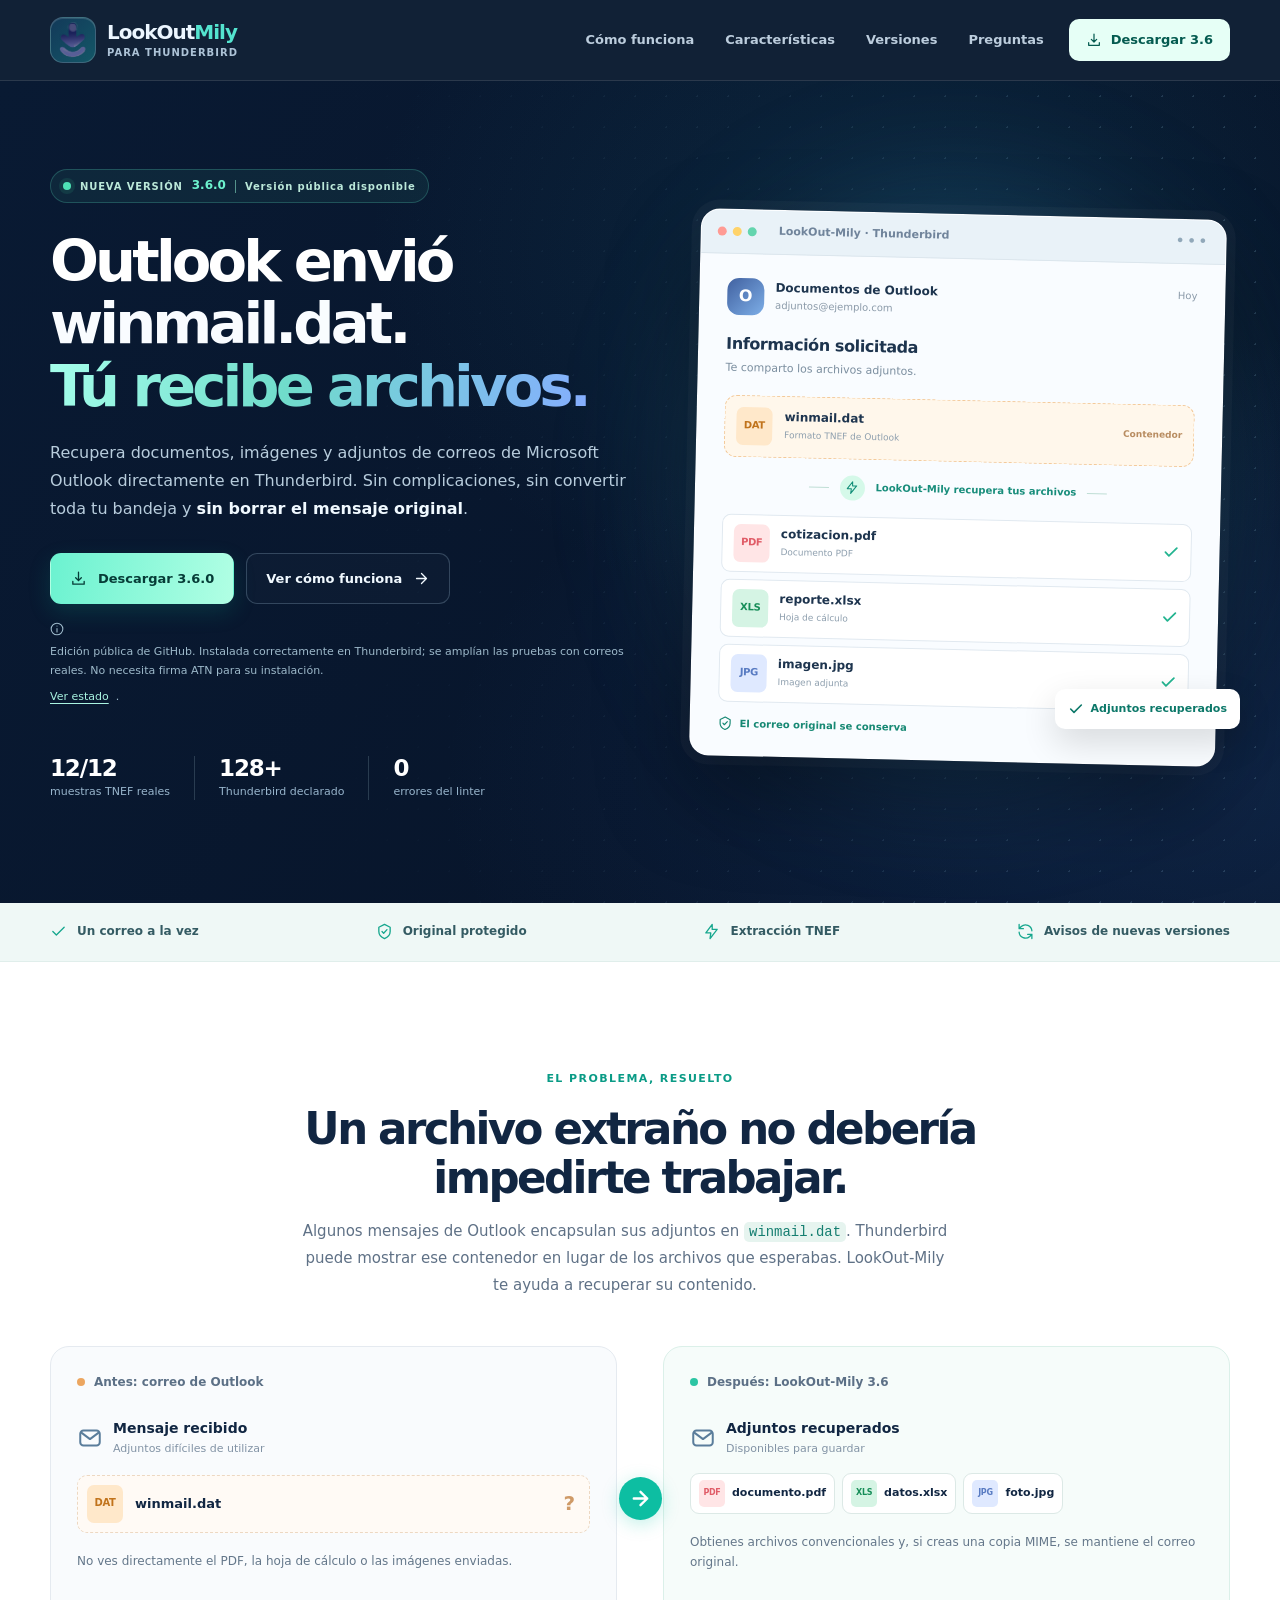
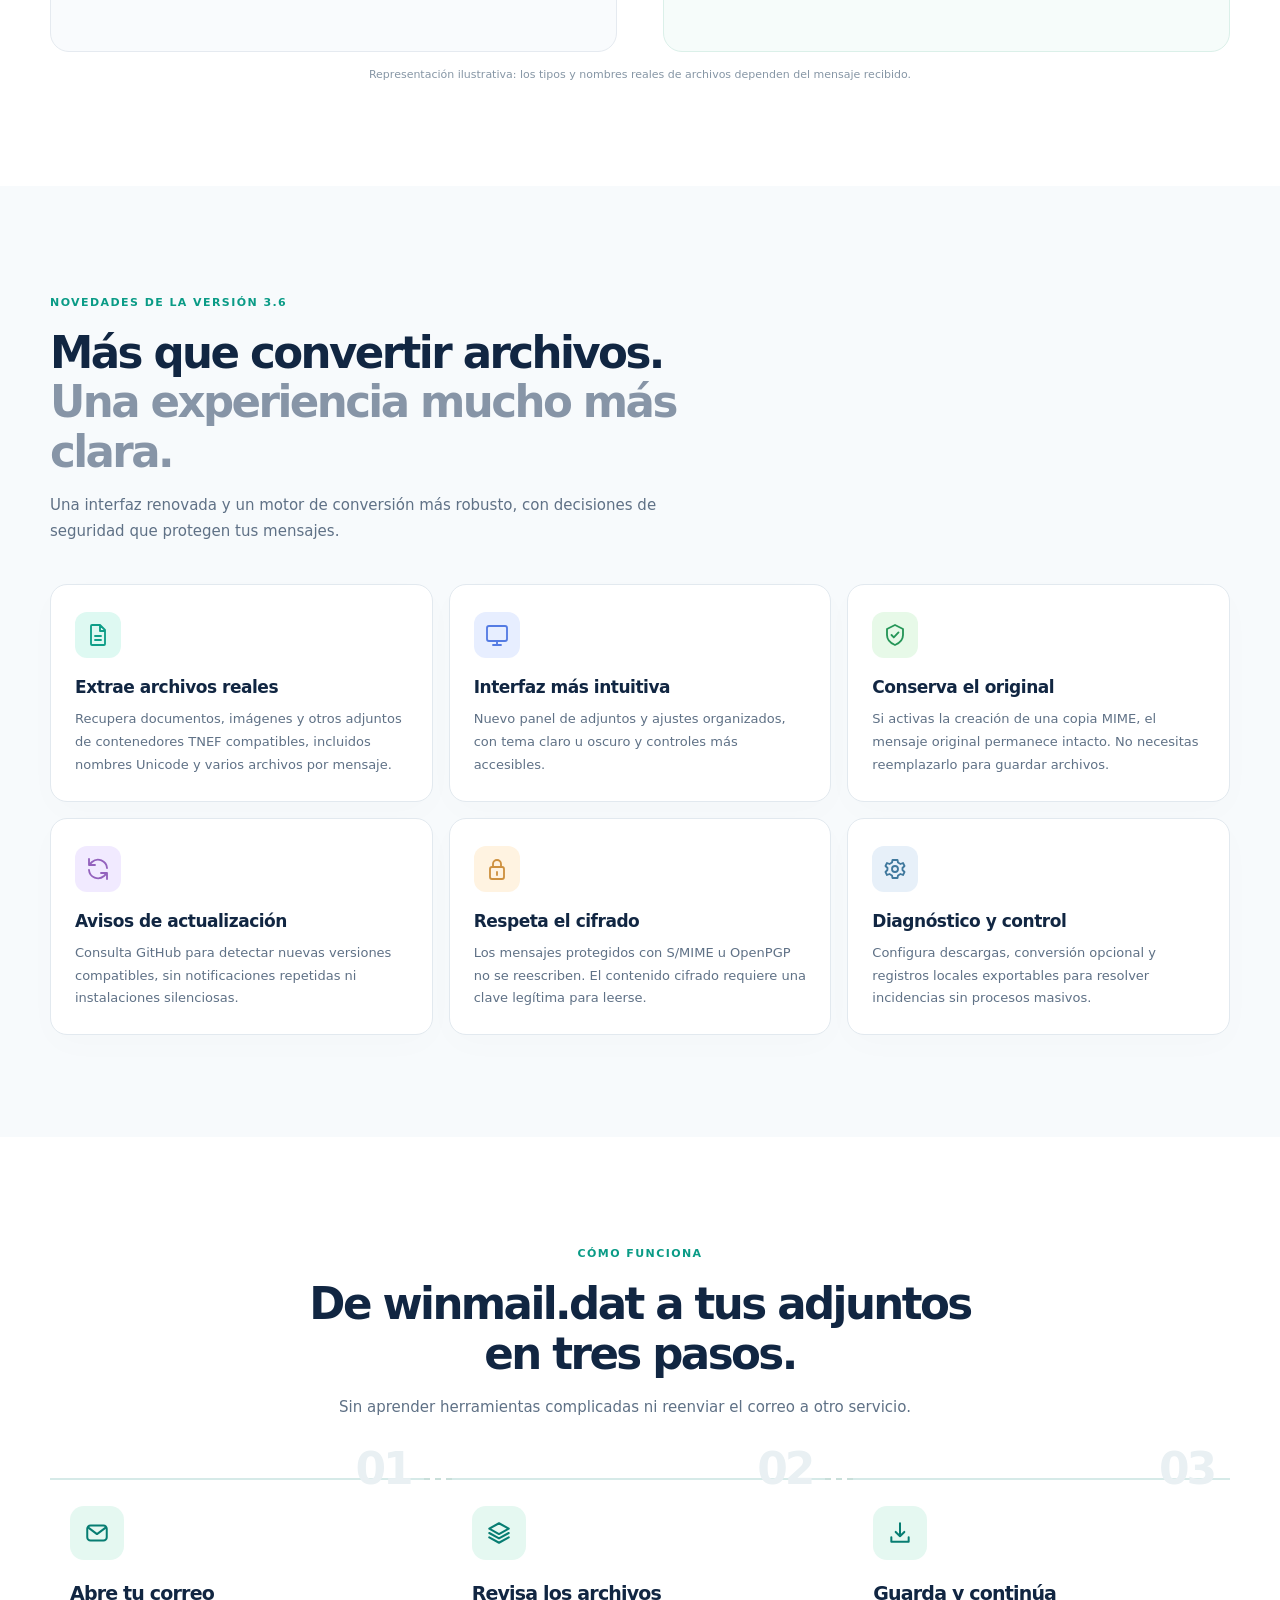
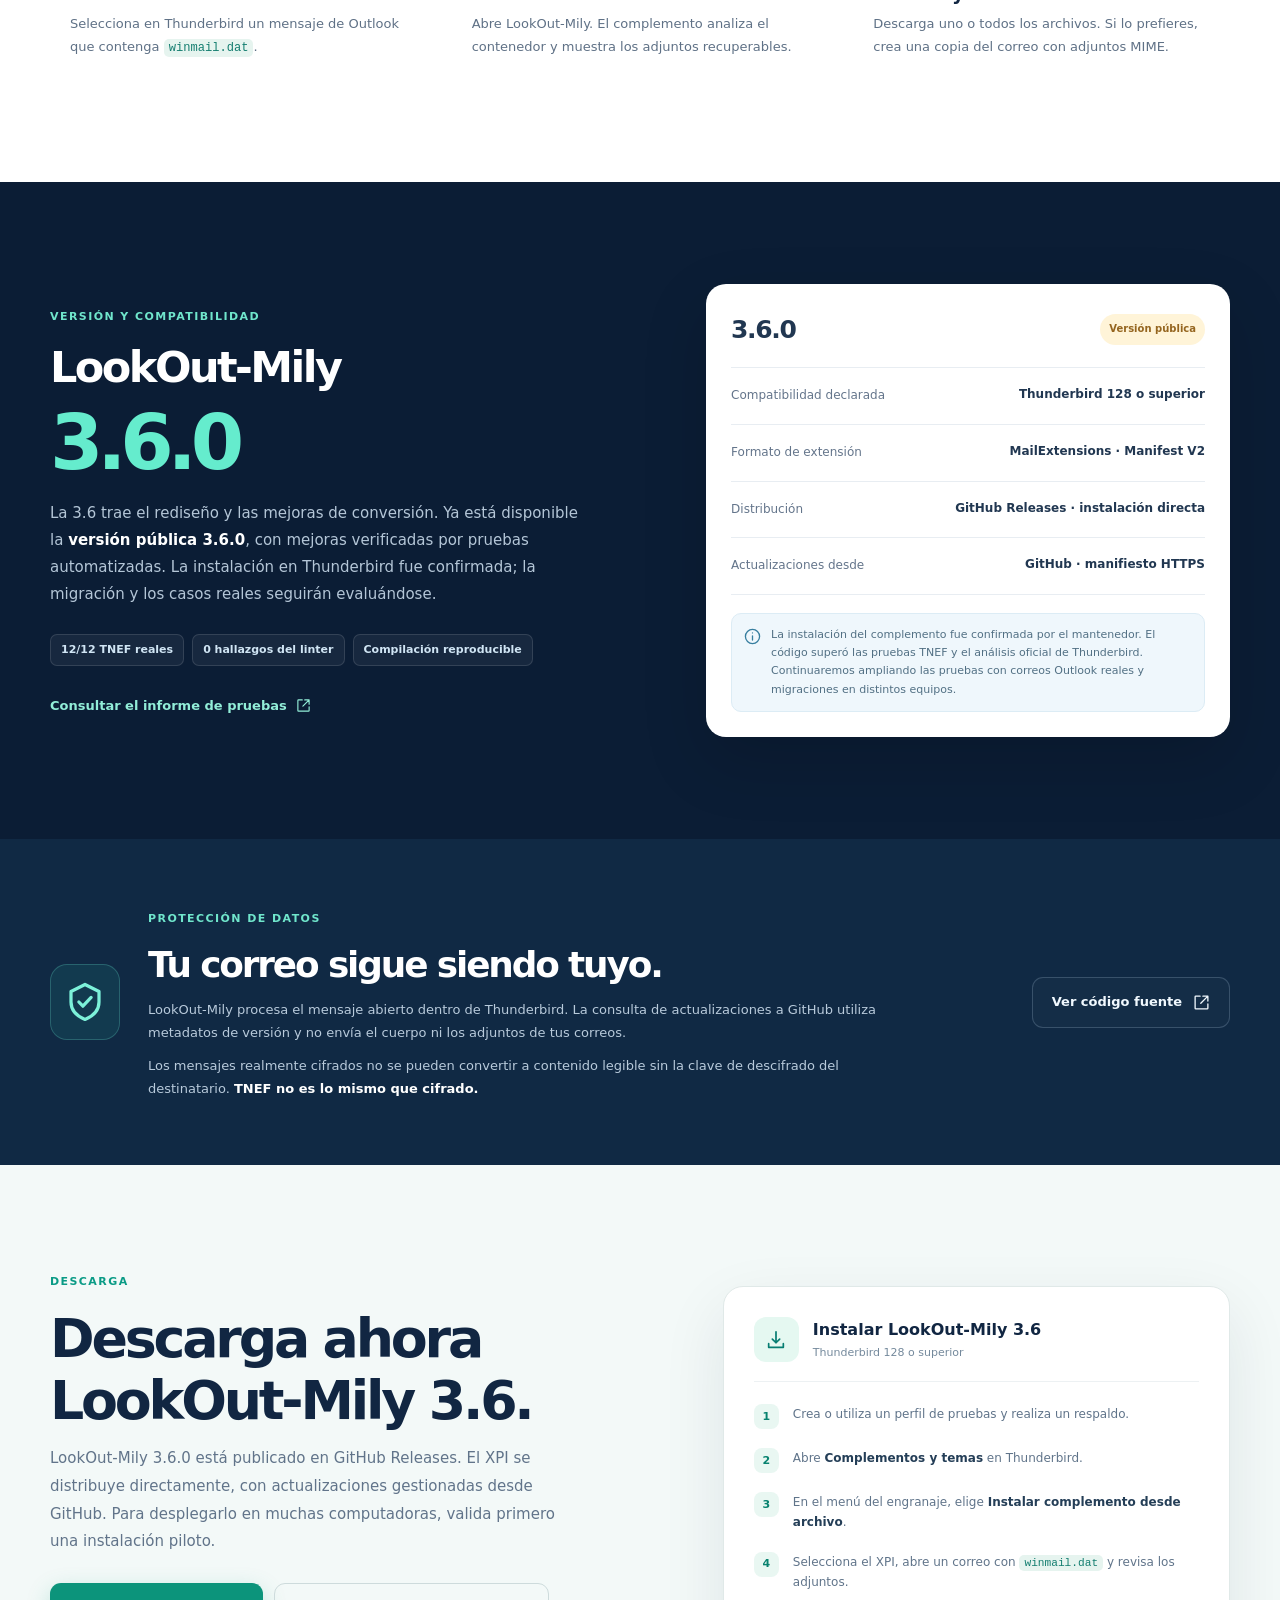
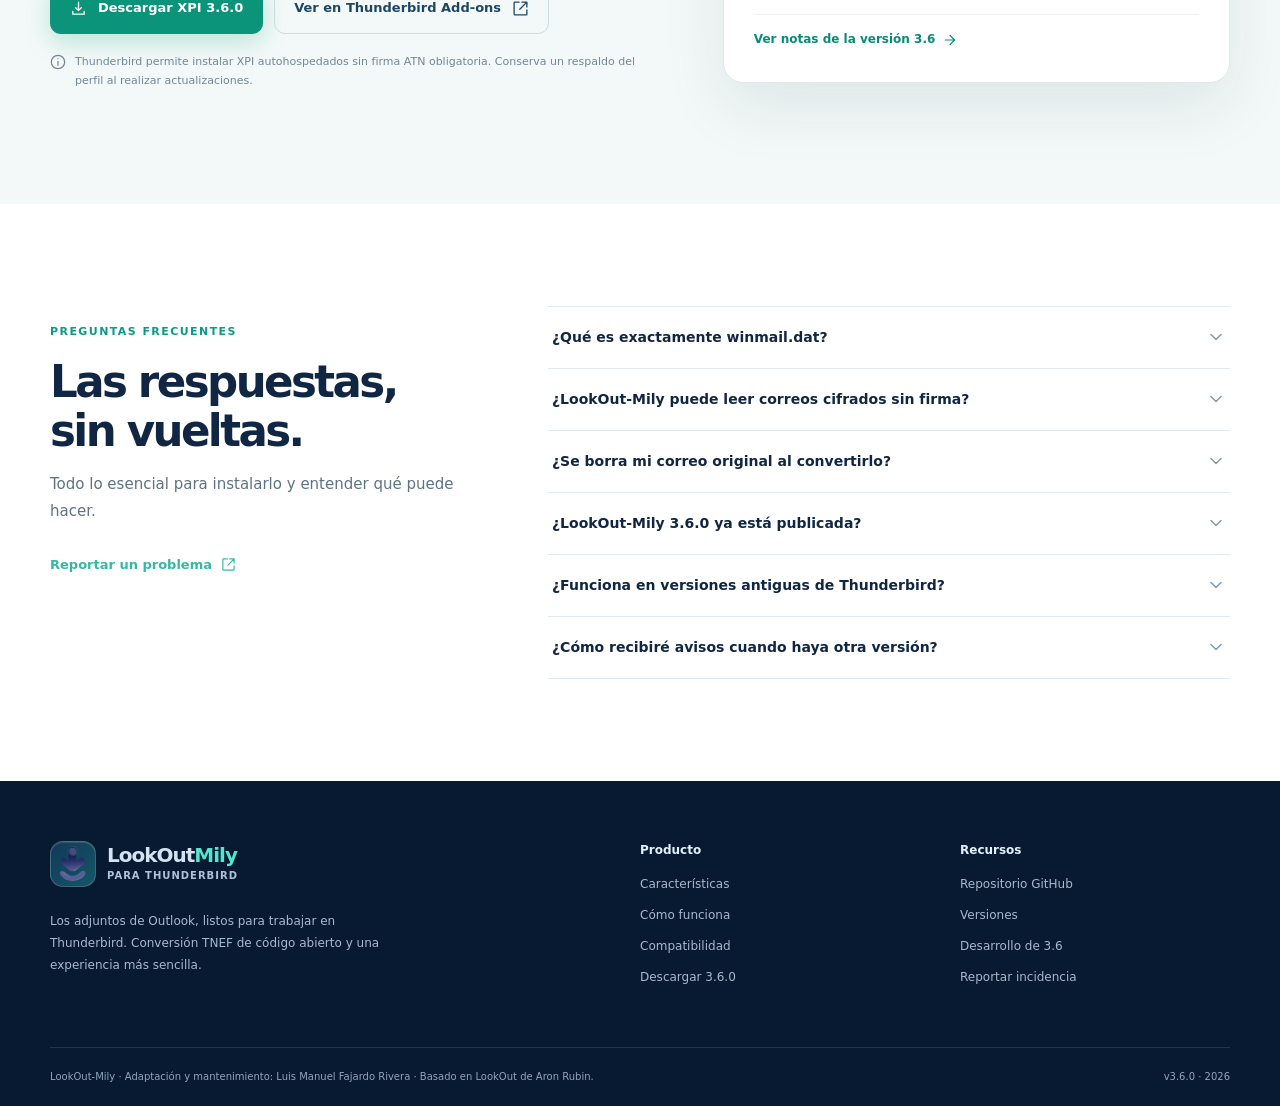
==== commit f0d7e3fc: "docs(site): promote public 3.6.0 and clarify Thunderbird unsigned GitHub distribution and update fee" ====
--- a/docs/index.html
+++ b/docs/index.html
@@ -65,14 +65,14 @@
     <section class="hero" id="inicio" aria-labelledby="hero-title">
       <div class="hero-grid container">
         <div class="hero-content">
-          <div class="release-eyebrow"><span class="pulse"></span> NUEVA VERSIÓN <strong>3.6.0</strong><span class="eyebrow-divider"></span> RC2 disponible para pruebas</div>
+          <div class="release-eyebrow"><span class="pulse"></span> NUEVA VERSIÓN <strong>3.6.0</strong><span class="eyebrow-divider"></span> Versión pública disponible</div>
           <h1 id="hero-title">Outlook envió <span class="strike-mark">winmail.dat</span>.<br><span class="hero-gradient">Tú recibe archivos.</span></h1>
           <p class="hero-lede">Recupera documentos, imágenes y adjuntos de correos de Microsoft Outlook directamente en Thunderbird. Sin complicaciones, sin convertir toda tu bandeja y <strong>sin borrar el mensaje original</strong>.</p>
           <div class="hero-buttons">
-            <a class="btn btn-primary" href="https://github.com/LORDMANUEL/LookOut-Mily/releases/download/v3.6.0-rc.2/lookout-mily-3.6.0.xpi" target="_blank" rel="noopener noreferrer"><svg class="icon" aria-hidden="true"><use href="#i-download"/></svg> Descargar 3.6.0 RC2</a>
+            <a class="btn btn-primary" href="https://github.com/LORDMANUEL/LookOut-Mily/releases/download/v3.6.0/lookout-mily-3.6.0.xpi" target="_blank" rel="noopener noreferrer"><svg class="icon" aria-hidden="true"><use href="#i-download"/></svg> Descargar 3.6.0</a>
             <a class="btn btn-outline" href="#como-funciona">Ver cómo funciona <svg class="icon" aria-hidden="true"><use href="#i-arrow"/></svg></a>
           </div>
-          <div class="hero-smallnote"><svg class="icon" aria-hidden="true"><use href="#i-info"/></svg> Candidato de pruebas sin firma ATN; requiere validación final en Thunderbird. <a href="#versiones">Ver estado</a>.</div>
+          <div class="hero-smallnote"><svg class="icon" aria-hidden="true"><use href="#i-info"/></svg> Edición pública de GitHub. Instalada correctamente en Thunderbird; se amplían las pruebas con correos reales. No necesita firma ATN para su instalación. <a href="#versiones">Ver estado</a>.</div>
           <div class="hero-metrics" aria-label="Resultados de pruebas automatizadas">
             <div><strong>12/12</strong><span>muestras TNEF reales</span></div>
             <div><strong>128+</strong><span>Thunderbird declarado</span></div>
@@ -163,17 +163,17 @@
         <div class="version-lead">
           <span class="section-kicker">VERSIÓN Y COMPATIBILIDAD</span>
           <h2>LookOut-Mily <span class="version-large">3.6.0</span></h2>
-          <p>La 3.6 trae el rediseño y las mejoras de conversión. Ya puedes descargar la <strong>RC2 pública de pruebas</strong>, pero la firma ATN y la prueba completa de migración siguen pendientes.</p>
+          <p>La 3.6 trae el rediseño y las mejoras de conversión. Ya está disponible la <strong>versión pública 3.6.0</strong>, con mejoras verificadas por pruebas automatizadas. La instalación en Thunderbird fue confirmada; la migración y los casos reales seguirán evaluándose.</p>
           <div class="qa-chips"><span>12/12 TNEF reales</span><span>0 hallazgos del linter</span><span>Compilación reproducible</span></div>
           <a class="text-link" href="https://github.com/LORDMANUEL/LookOut-Mily/blob/feature/lookout-mily-v3.6/v3.6/QA_REPORT_2026-10-26.md" target="_blank" rel="noopener noreferrer">Consultar el informe de pruebas <svg class="icon"><use href="#i-external"/></svg></a>
         </div>
         <div class="version-panel">
-          <div class="version-panel-header"><span class="version-number">3.6.0 <small>RC2</small></span><span class="status-pill">Disponible para pruebas</span></div>
+          <div class="version-panel-header"><span class="version-number">3.6.0</span><span class="status-pill">Versión pública</span></div>
           <div class="version-detail"><span>Compatibilidad declarada</span><strong>Thunderbird 128 o superior</strong></div>
           <div class="version-detail"><span>Formato de extensión</span><strong>MailExtensions · Manifest V2</strong></div>
-          <div class="version-detail"><span>Distribución</span><strong>GitHub Releases · XPI sin firma ATN</strong></div>
-          <div class="version-detail"><span>Versión aún en manifiesto público</span><strong>3.5.10</strong></div>
-          <div class="version-message"><svg class="icon" aria-hidden="true"><use href="#i-info"/></svg><p>La instalación de RC2 ya se ha confirmado en un equipo de prueba; todavía no están concluidas las pruebas de conversión en Thunderbird real y migración desde 3.5.9. No debe anunciarse como estable.</p></div>
+          <div class="version-detail"><span>Distribución</span><strong>GitHub Releases · instalación directa</strong></div>
+          <div class="version-detail"><span>Actualizaciones desde</span><strong>GitHub · manifiesto HTTPS</strong></div>
+          <div class="version-message"><svg class="icon" aria-hidden="true"><use href="#i-info"/></svg><p>La instalación del complemento fue confirmada por el mantenedor. El código superó las pruebas TNEF y el análisis oficial de Thunderbird. Continuaremos ampliando las pruebas con correos Outlook reales y migraciones en distintos equipos.</p></div>
         </div>
       </div>
     </section>
@@ -189,14 +189,14 @@
     <section class="section download-section" id="descargar">
       <div class="container download-layout">
         <div class="download-copy">
-          <span class="section-kicker">DESCARGA</span><h2>Empieza a probar<br>LookOut-Mily 3.6.</h2><p>Descarga la versión RC2 desde su publicación verificable en GitHub. Para una instalación corporativa o de producción, espera el paquete firmado y la actualización oficial.</p>
-          <div class="download-actions"><a class="btn btn-primary dark-on-light" href="https://github.com/LORDMANUEL/LookOut-Mily/releases/download/v3.6.0-rc.2/lookout-mily-3.6.0.xpi" target="_blank" rel="noopener noreferrer"><svg class="icon"><use href="#i-download"/></svg> Descargar XPI 3.6 RC2</a><a class="btn btn-light-outline" href="https://addons.thunderbird.net/es/thunderbird/addon/lookout-mily/" target="_blank" rel="noopener noreferrer">Ver en Thunderbird Add-ons <svg class="icon"><use href="#i-external"/></svg></a></div>
-          <p class="download-tip"><svg class="icon"><use href="#i-info"/></svg> Prueba el XPI en un perfil aislado. Si Thunderbird requiere firma, no deshabilites esa protección en tu perfil de trabajo.</p>
+          <span class="section-kicker">DESCARGA</span><h2>Descarga ahora<br>LookOut-Mily 3.6.</h2><p>LookOut-Mily 3.6.0 está publicado en GitHub Releases. El XPI se distribuye directamente, con actualizaciones gestionadas desde GitHub. Para desplegarlo en muchas computadoras, valida primero una instalación piloto.</p>
+          <div class="download-actions"><a class="btn btn-primary dark-on-light" href="https://github.com/LORDMANUEL/LookOut-Mily/releases/download/v3.6.0/lookout-mily-3.6.0.xpi" target="_blank" rel="noopener noreferrer"><svg class="icon"><use href="#i-download"/></svg> Descargar XPI 3.6.0</a><a class="btn btn-light-outline" href="https://addons.thunderbird.net/es/thunderbird/addon/lookout-mily/" target="_blank" rel="noopener noreferrer">Ver en Thunderbird Add-ons <svg class="icon"><use href="#i-external"/></svg></a></div>
+          <p class="download-tip"><svg class="icon"><use href="#i-info"/></svg> Thunderbird permite instalar XPI autohospedados sin firma ATN obligatoria. Conserva un respaldo del perfil al realizar actualizaciones.</p>
         </div>
         <div class="install-card">
-          <div class="install-head"><span class="step-symbol mini"><svg class="icon"><use href="#i-download"/></svg></span><div><strong>Cómo probar la RC2</strong><small>Thunderbird, perfil de pruebas</small></div></div>
+          <div class="install-head"><span class="step-symbol mini"><svg class="icon"><use href="#i-download"/></svg></span><div><strong>Instalar LookOut-Mily 3.6</strong><small>Thunderbird 128 o superior</small></div></div>
           <ol class="install-list"><li><span>1</span><p>Crea o utiliza un perfil de pruebas y realiza un respaldo.</p></li><li><span>2</span><p>Abre <strong>Complementos y temas</strong> en Thunderbird.</p></li><li><span>3</span><p>En el menú del engranaje, elige <strong>Instalar complemento desde archivo</strong>.</p></li><li><span>4</span><p>Selecciona el XPI, abre un correo con <code>winmail.dat</code> y revisa los adjuntos.</p></li></ol>
-          <a class="install-source" href="https://github.com/LORDMANUEL/LookOut-Mily/releases/tag/v3.6.0-rc.2" target="_blank" rel="noopener noreferrer">Ver notas de RC2 en GitHub <svg class="icon"><use href="#i-arrow"/></svg></a>
+          <a class="install-source" href="https://github.com/LORDMANUEL/LookOut-Mily/releases/tag/v3.6.0" target="_blank" rel="noopener noreferrer">Ver notas de la versión 3.6 <svg class="icon"><use href="#i-arrow"/></svg></a>
         </div>
       </div>
     </section>
@@ -207,17 +207,17 @@
           <details><summary>¿Qué es exactamente winmail.dat? <svg class="icon"><use href="#i-chevron"/></svg></summary><p>Es un archivo contenedor en formato TNEF que Outlook puede utilizar para enviar adjuntos y formato enriquecido. No implica por sí mismo que el mensaje esté cifrado.</p></details>
           <details><summary>¿LookOut-Mily puede leer correos cifrados sin firma? <svg class="icon"><use href="#i-chevron"/></svg></summary><p>Un mensaje S/MIME u OpenPGP cifrado necesita la clave legítima del destinatario aunque no tenga firma. El complemento evita modificar esos mensajes protegidos; no elude su cifrado.</p></details>
           <details><summary>¿Se borra mi correo original al convertirlo? <svg class="icon"><use href="#i-chevron"/></svg></summary><p>No con la versión 3.6: si decides generar una copia MIME, el correo original se mantiene. La creación de copias está desactivada inicialmente.</p></details>
-          <details><summary>¿La 3.6 es ya la versión estable? <svg class="icon"><use href="#i-chevron"/></svg></summary><p>La RC2 está publicada en GitHub para pruebas. Ha pasado la batería automatizada, pero aún están pendientes la firma ATN, las pruebas de conversión en Thunderbird real y la validación de la actualización desde 3.5.9.</p></details>
+          <details><summary>¿LookOut-Mily 3.6.0 ya está publicada? <svg class="icon"><use href="#i-chevron"/></svg></summary><p>Sí. La 3.6.0 es la versión pública del proyecto en GitHub. El mantenedor confirmó su instalación y las pruebas automatizadas pasaron. La revisión en el catálogo ATN es opcional; todavía se están ampliando las pruebas con mensajes Outlook reales.</p></details>
           <details><summary>¿Funciona en versiones antiguas de Thunderbird? <svg class="icon"><use href="#i-chevron"/></svg></summary><p>Se declara compatible con Thunderbird 128 y versiones posteriores, con verificaciones simuladas de APIs en 128, 140, 153 y 158. Thunderbird 115 no está incluido en el soporte previsto para 3.6.</p></details>
-          <details><summary>¿Cómo recibiré avisos cuando haya otra versión? <svg class="icon"><use href="#i-chevron"/></svg></summary><p>La 3.6 consulta los metadatos de actualización de GitHub periódicamente y desde Opciones. Si encuentra una versión más reciente y compatible, muestra un aviso y ofrece abrir la publicación; no instala automáticamente XPI sin firma.</p></details>
+          <details><summary>¿Cómo recibiré avisos cuando haya otra versión? <svg class="icon"><use href="#i-chevron"/></svg></summary><p>La 3.6 consulta versiones en GitHub y notifica cambios compatibles. El paquete público también incluye una URL nativa de actualización de Thunderbird. Las actualizaciones automáticas dependen de las preferencias del usuario y requieren una versión superior a la instalada.</p></details>
         </div>
       </div>
     </section>
   </main>
 
   <footer class="site-footer">
-    <div class="container footer-main"><div class="footer-about"><a class="brand" href="#inicio"><span class="brand-icon"><img src="./assets/logo-64.png" alt="" width="34" height="34"></span><span class="brand-name">LookOut<span class="brand-highlight">Mily</span><small>para Thunderbird</small></span></a><p>Los adjuntos de Outlook, listos para trabajar en Thunderbird. Conversión TNEF de código abierto y una experiencia más sencilla.</p></div><div class="footer-column"><strong>Producto</strong><a href="#funciones">Características</a><a href="#como-funciona">Cómo funciona</a><a href="#versiones">Compatibilidad</a><a href="#descargar">Descargar RC2</a></div><div class="footer-column"><strong>Recursos</strong><a href="https://github.com/LORDMANUEL/LookOut-Mily" target="_blank" rel="noopener noreferrer">Repositorio GitHub</a><a href="https://github.com/LORDMANUEL/LookOut-Mily/releases" target="_blank" rel="noopener noreferrer">Versiones</a><a href="https://github.com/LORDMANUEL/LookOut-Mily/pull/3" target="_blank" rel="noopener noreferrer">Desarrollo de 3.6</a><a href="https://github.com/LORDMANUEL/LookOut-Mily/issues" target="_blank" rel="noopener noreferrer">Reportar incidencia</a></div></div>
-    <div class="container footer-bottom"><span>LookOut-Mily · Adaptación y mantenimiento: Luis Manuel Fajardo Rivera · Basado en LookOut de Aron Rubin.</span><span>v3.6.0 RC2 · 2026</span></div>
+    <div class="container footer-main"><div class="footer-about"><a class="brand" href="#inicio"><span class="brand-icon"><img src="./assets/logo-64.png" alt="" width="34" height="34"></span><span class="brand-name">LookOut<span class="brand-highlight">Mily</span><small>para Thunderbird</small></span></a><p>Los adjuntos de Outlook, listos para trabajar en Thunderbird. Conversión TNEF de código abierto y una experiencia más sencilla.</p></div><div class="footer-column"><strong>Producto</strong><a href="#funciones">Características</a><a href="#como-funciona">Cómo funciona</a><a href="#versiones">Compatibilidad</a><a href="#descargar">Descargar 3.6.0</a></div><div class="footer-column"><strong>Recursos</strong><a href="https://github.com/LORDMANUEL/LookOut-Mily" target="_blank" rel="noopener noreferrer">Repositorio GitHub</a><a href="https://github.com/LORDMANUEL/LookOut-Mily/releases" target="_blank" rel="noopener noreferrer">Versiones</a><a href="https://github.com/LORDMANUEL/LookOut-Mily/pull/3" target="_blank" rel="noopener noreferrer">Desarrollo de 3.6</a><a href="https://github.com/LORDMANUEL/LookOut-Mily/issues" target="_blank" rel="noopener noreferrer">Reportar incidencia</a></div></div>
+    <div class="container footer-bottom"><span>LookOut-Mily · Adaptación y mantenimiento: Luis Manuel Fajardo Rivera · Basado en LookOut de Aron Rubin.</span><span>v3.6.0 · 2026</span></div>
   </footer>
 </body>
 </html>
--- a/docs/styles.css
+++ b/docs/styles.css
@@ -1,563 +1,386 @@
+/* LookOut-Mily 3.6 — public landing page, no external libraries */
 :root {
-  --bg: #09111b;
-  --bg-soft: #101b28;
-  --panel: #0f1722;
-  --panel-2: #121f2d;
-  --line: rgba(255, 255, 255, 0.1);
-  --text: #f2f6fb;
-  --muted: #9eb0c2;
-  --blue: #157ad1;
-  --emerald: #0b8f6a;
-  --emerald-soft: #0d6b52;
-  --surface: #f6f8fb;
-  --surface-line: #d8e0ea;
-  --surface-text: #102031;
-}
-
-* {
-  box-sizing: border-box;
-}
-
-html {
-  scroll-behavior: smooth;
-}
-
-body {
-  margin: 0;
-  font-family: Inter, -apple-system, BlinkMacSystemFont, "Segoe UI", Roboto, sans-serif;
-  background: var(--surface);
-  color: var(--surface-text);
-}
-
-a {
-  color: inherit;
-  text-decoration: none;
-}
-
-code {
-  font-family: "SFMono-Regular", Consolas, "Liberation Mono", Menlo, monospace;
-  font-size: 0.95em;
-}
-
-.container {
-  width: min(1160px, calc(100% - 40px));
-  margin: 0 auto;
-}
-
-.narrow {
-  width: min(900px, calc(100% - 40px));
-}
-
-.site-header {
-  position: sticky;
-  top: 0;
-  z-index: 20;
-  backdrop-filter: blur(16px);
-  background: rgba(9, 17, 27, 0.82);
-  border-bottom: 1px solid rgba(255, 255, 255, 0.08);
-}
-
-.header-row,
-.footer-row {
-  display: flex;
-  justify-content: space-between;
-  align-items: center;
-  gap: 24px;
-  min-height: 74px;
-}
-
-.brand,
-.footer-brand {
-  display: inline-flex;
-  align-items: center;
-  gap: 12px;
-  color: var(--text);
-  font-weight: 700;
-}
-
-.brand img,
-.footer-brand img {
-  width: 32px;
-  height: 32px;
-}
-
-.site-nav {
-  display: flex;
-  gap: 24px;
-  color: #c9d6e3;
-  font-size: 14px;
-}
-
-.site-nav a:hover,
-.footer-links a:hover {
-  color: #ffffff;
-}
-
-.hero {
-  background:
-    radial-gradient(circle at top right, rgba(21, 122, 209, 0.24), transparent 30%),
-    radial-gradient(circle at 20% 20%, rgba(11, 143, 106, 0.18), transparent 32%),
-    var(--bg);
-  color: var(--text);
-  padding: 88px 0 72px;
-}
-
-.hero-grid {
-  display: grid;
-  grid-template-columns: minmax(0, 1.05fr) minmax(420px, 0.95fr);
-  gap: 48px;
-  align-items: center;
-}
-
-.eyebrow,
-.section-kicker {
-  display: inline-flex;
-  align-items: center;
-  min-height: 32px;
-  padding: 0 12px;
-  border: 1px solid rgba(255, 255, 255, 0.12);
-  border-radius: 999px;
-  color: #c7d7e8;
-  font-size: 12px;
-  font-weight: 700;
-  letter-spacing: 0.06em;
-  text-transform: uppercase;
-}
-
-.hero h1 {
-  margin: 16px 0 14px;
-  font-size: clamp(42px, 7vw, 76px);
-  line-height: 1;
-}
-
-.hero-text {
-  max-width: 640px;
-  font-size: 18px;
-  line-height: 1.65;
-  color: #d7e4f1;
-}
-
-.hero-actions,
-.download-links {
-  display: flex;
-  flex-wrap: wrap;
-  gap: 14px;
-  margin-top: 28px;
-}
-
-.button {
-  display: inline-flex;
-  align-items: center;
-  justify-content: center;
-  min-height: 48px;
-  padding: 0 20px;
-  border-radius: 8px;
-  border: 1px solid transparent;
-  font-weight: 700;
-  transition: transform 0.16s ease, border-color 0.16s ease, background-color 0.16s ease;
-}
-
-.button:hover {
-  transform: translateY(-1px);
-}
-
-.button-primary {
-  background: var(--emerald);
-  color: #ffffff;
-}
-
-.button-primary:hover {
-  background: #087356;
-}
-
-.button-secondary {
-  background: rgba(255, 255, 255, 0.04);
-  border-color: rgba(255, 255, 255, 0.15);
-  color: #ebf2f9;
-}
-
-.button-secondary:hover {
-  background: rgba(255, 255, 255, 0.08);
-}
-
-.hero-badges {
-  list-style: none;
-  display: flex;
-  flex-wrap: wrap;
-  gap: 12px;
-  padding: 0;
-  margin: 26px 0 0;
-  color: #d9e8f4;
-}
-
-.hero-badges li {
-  padding: 10px 12px;
-  border: 1px solid rgba(255, 255, 255, 0.12);
-  border-radius: 8px;
-  background: rgba(255, 255, 255, 0.04);
-  font-size: 14px;
-}
-
-.hero-visual {
-  min-width: 0;
-}
-
-.visual-window {
-  border: 1px solid rgba(255, 255, 255, 0.1);
-  border-radius: 8px;
-  background: rgba(255, 255, 255, 0.04);
-  overflow: hidden;
-  box-shadow: 0 30px 80px rgba(0, 0, 0, 0.35);
-}
-
-.window-bar {
-  display: flex;
-  gap: 8px;
-  align-items: center;
-  min-height: 42px;
-  padding: 0 16px;
-  border-bottom: 1px solid rgba(255, 255, 255, 0.08);
-}
-
-.window-bar span {
-  width: 10px;
-  height: 10px;
-  border-radius: 50%;
-  background: rgba(255, 255, 255, 0.22);
-}
-
-.window-body {
-  display: grid;
-  grid-template-columns: 220px minmax(0, 1fr);
-  min-height: 440px;
-}
-
-.message-list {
-  padding: 18px;
-  border-right: 1px solid rgba(255, 255, 255, 0.08);
-  background: rgba(0, 0, 0, 0.1);
-}
-
-.list-item {
-  padding: 14px;
-  border-radius: 8px;
-  margin-bottom: 12px;
-  border: 1px solid rgba(255, 255, 255, 0.08);
-  color: #c8d5e2;
-}
-
-.list-item.active {
-  background: rgba(21, 122, 209, 0.15);
-  border-color: rgba(21, 122, 209, 0.45);
-  color: #ffffff;
-}
-
-.list-item strong,
-.panel-head strong,
-.state-box strong,
-.step-card h3,
-.download-panel strong,
-.spec-row strong {
-  display: block;
-  font-size: 16px;
-}
-
-.list-item small,
-.panel-head small,
-.state-box p,
-.step-card p,
-.download-panel p {
-  display: block;
-  margin-top: 6px;
-  color: inherit;
-  line-height: 1.55;
-}
-
-.message-panel {
-  padding: 24px;
-}
-
-.panel-head {
-  display: flex;
-  align-items: center;
-  gap: 14px;
-}
-
-.panel-head img {
-  width: 46px;
-  height: 46px;
-}
-
-.attachment-strip {
-  display: flex;
-  flex-wrap: wrap;
-  gap: 10px;
-  margin-top: 26px;
-}
-
-.attachment-chip {
-  min-height: 36px;
-  padding: 0 12px;
-  display: inline-flex;
-  align-items: center;
-  border-radius: 999px;
-  background: rgba(255, 255, 255, 0.07);
-  border: 1px solid rgba(255, 255, 255, 0.08);
-  font-size: 13px;
-}
-
-.attachment-chip.success {
-  background: rgba(11, 143, 106, 0.18);
-  border-color: rgba(11, 143, 106, 0.4);
-}
-
-.status-grid {
-  display: grid;
-  grid-template-columns: repeat(3, minmax(0, 1fr));
-  gap: 16px;
-  margin-top: 26px;
-}
-
-.status-grid > div,
-.download-meta {
-  padding: 16px;
-  border: 1px solid rgba(255, 255, 255, 0.08);
-  border-radius: 8px;
-  background: rgba(255, 255, 255, 0.04);
-}
-
-.metric {
-  display: block;
-  font-size: 30px;
-  font-weight: 800;
-}
-
-.status-grid small,
-.meta-label {
-  color: #aec0d1;
-  font-size: 13px;
-}
-
-.flow-note {
-  margin-top: 18px;
-  padding: 16px;
-  border-radius: 8px;
-  background: rgba(21, 122, 209, 0.11);
-  border: 1px solid rgba(21, 122, 209, 0.22);
-  color: #dbe9f6;
-  line-height: 1.6;
-}
-
-.band {
-  padding: 88px 0;
-}
-
-.problem-band,
-.download-band {
-  background: #ffffff;
-}
-
-.stability-band {
-  background: #0d1825;
-  color: var(--text);
-}
-
-.section-head {
-  max-width: 760px;
-}
-
-.section-head h2,
-.problem-band h2,
-.download-grid h2 {
-  margin: 18px 0 0;
-  font-size: clamp(30px, 4vw, 48px);
-  line-height: 1.12;
-}
-
-.before-after {
-  display: grid;
-  grid-template-columns: repeat(2, minmax(0, 1fr));
-  gap: 18px;
-  margin-top: 34px;
-}
-
-.state-box,
-.step-card,
-.download-panel {
-  border: 1px solid var(--surface-line);
-  border-radius: 8px;
-  background: #ffffff;
-  padding: 24px;
-}
-
-.state-label {
-  display: inline-flex;
-  min-height: 28px;
-  align-items: center;
-  padding: 0 10px;
-  border-radius: 999px;
-  background: #f0f4f8;
-  color: #52657a;
-  font-size: 12px;
-  font-weight: 800;
-  text-transform: uppercase;
-  letter-spacing: 0.06em;
-}
-
-.state-label.good {
-  background: #def5ee;
-  color: #0c6f53;
-}
-
-.steps {
-  display: grid;
-  grid-template-columns: repeat(3, minmax(0, 1fr));
-  gap: 18px;
-  margin-top: 34px;
-}
-
-.step-card {
-  background: #f9fbfd;
-}
-
-.step-index {
-  display: inline-flex;
-  min-height: 34px;
-  min-width: 34px;
-  align-items: center;
-  justify-content: center;
-  border-radius: 50%;
-  background: #e8f2fb;
-  color: var(--blue);
-  font-weight: 800;
-}
-
-.step-card h3 {
-  margin: 16px 0 0;
-}
-
-.step-card p {
-  color: #5d7287;
-}
-
-.spec-grid {
-  margin-top: 36px;
-  border-top: 1px solid rgba(255, 255, 255, 0.12);
-}
-
-.spec-row {
-  display: flex;
-  justify-content: space-between;
-  gap: 24px;
-  padding: 20px 0;
-  border-bottom: 1px solid rgba(255, 255, 255, 0.12);
-}
-
-.spec-row span {
-  color: #a8bbcf;
-  min-width: 180px;
-}
-
-.download-grid {
-  display: grid;
-  grid-template-columns: minmax(0, 1fr) minmax(320px, 420px);
-  gap: 28px;
-  align-items: center;
-}
-
-.download-grid p {
-  margin: 18px 0 0;
-  color: #566c81;
-  line-height: 1.7;
-}
-
-.download-panel {
-  background: #0f1722;
-  color: #edf4fb;
-  border-color: #142334;
-}
-
-.download-links {
-  margin-top: 18px;
-}
-
-.download-panel .button-secondary {
-  color: #edf4fb;
-}
-
-.site-footer {
-  background: #09111b;
-  color: #c9d7e5;
-  border-top: 1px solid rgba(255, 255, 255, 0.06);
-}
-
-.footer-links {
-  display: flex;
-  gap: 20px;
-}
-
-.footer-brand small {
-  display: block;
-  color: #94a6b8;
-  margin-top: 4px;
-}
-
-@media (max-width: 980px) {
-  .hero-grid,
-  .download-grid,
-  .before-after,
-  .steps,
-  .window-body {
-    grid-template-columns: 1fr;
-  }
-
-  .window-body {
-    min-height: unset;
-  }
-
-  .message-list {
-    border-right: 0;
-    border-bottom: 1px solid rgba(255, 255, 255, 0.08);
-  }
-
-  .spec-row,
-  .header-row,
-  .footer-row {
-    flex-direction: column;
-    align-items: flex-start;
-  }
-
-  .site-nav,
-  .footer-links {
-    flex-wrap: wrap;
-    gap: 14px;
-  }
-}
-
-@media (max-width: 640px) {
-  .container,
-  .narrow {
-    width: min(100% - 24px, 1160px);
-  }
-
-  .hero {
-    padding: 72px 0 56px;
-  }
-
-  .band {
-    padding: 64px 0;
-  }
-
-  .hero-actions,
-  .download-links {
-    flex-direction: column;
-  }
-
-  .button {
-    width: 100%;
-  }
-
-  .status-grid {
-    grid-template-columns: 1fr;
-  }
-}
+  color-scheme: light;
+  --ink: #112642;
+  --ink-2: #334d68;
+  --subtle: #5f7186;
+  --teal: #14b899;
+  --teal-dark: #007d6c;
+  --blue: #5888f8;
+  --navy: #091a33;
+  --navy-deep: #071327;
+  --paper: #f7fafc;
+  --white: #ffffff;
+  --line: #e2e9ef;
+  --radius: 20px;
+  --shadow: 0 24px 65px rgba(8, 31, 59, .09);
+}
+*, *::before, *::after { box-sizing: border-box; }
+html { scroll-behavior: smooth; scroll-padding-top: 86px; }
+body { margin: 0; font: 400 16px/1.65 system-ui, -apple-system, BlinkMacSystemFont, "Segoe UI", sans-serif; background: var(--white); color: var(--ink); text-rendering: optimizeLegibility; -webkit-font-smoothing: antialiased; }
+h1, h2, h3, p { margin-top: 0; }
+h1, h2, h3 { letter-spacing: -.043em; line-height: 1.13; }
+a { color: inherit; text-decoration: none; }
+a:focus-visible, button:focus-visible, summary:focus-visible { outline: 3px solid #5fcbec; outline-offset: 4px; }
+button, a, summary { -webkit-tap-highlight-color: transparent; }
+img, svg { display: block; max-width: 100%; }
+svg.icon { width: 19px; height: 19px; flex: none; fill: none; stroke: currentColor; stroke-width: 1.85; stroke-linecap: round; stroke-linejoin: round; }
+.icon-library { position: absolute; width: 0; height: 0; overflow: hidden; }
+.container { width: min(1180px, calc(100% - 64px)); margin-inline: auto; }
+.skip-link { position: absolute; left: 16px; top: -60px; z-index: 50; background: white; color: var(--ink); border-radius: 9px; padding: 10px 16px; font-weight: 750; }
+.skip-link:focus { top: 10px; }
+
+/* Navigation */
+.site-header { position: sticky; z-index: 30; top: 0; border-bottom: 1px solid #ffffff1c; background: rgba(8, 24, 46, .96); backdrop-filter: blur(18px); color: #ecf6ff; }
+.nav-wrap { display: flex; min-height: 80px; align-items: center; justify-content: space-between; gap: 25px; }
+.brand { display: inline-flex; align-items: center; gap: 11px; width: max-content; max-width: 100%; }
+.brand-icon { flex: none; display: grid; width: 46px; height: 46px; place-items: center; border-radius: 13px; background: linear-gradient(135deg, #123959, #145767); border: 1px solid #ffffff30; box-shadow: inset 0 1px 0 #ffffff1f; }
+.brand-icon img { width: 36px; height: 36px; object-fit: contain; }
+.brand-name { font-size: 20px; line-height: 1; letter-spacing: -.05em; font-weight: 840; white-space: nowrap; }
+.brand-highlight { color: #54e4cf; }
+.brand-name small { display: block; margin-top: 5px; font-size: 10px; line-height: 1.2; font-weight: 680; color: #adc3d7; letter-spacing: .1em; text-transform: uppercase; }
+.desktop-nav { display: flex; align-items: center; gap: 31px; margin-left: auto; }
+.desktop-nav a { font-size: 13px; font-weight: 650; color: #bccddd; transition: color .2s; white-space: nowrap; }
+.desktop-nav a:hover { color: white; }
+.nav-download { display: inline-flex; align-items: center; justify-content: center; gap: 9px; min-height: 42px; padding: 0 17px; border-radius: 10px; background: #e6fff6; color: #045b50; font-size: 13px; font-weight: 820; white-space: nowrap; transition: transform .2s, background .2s; }
+.nav-download .icon { width: 16px; height: 16px; }
+.nav-download:hover { background: white; transform: translateY(-2px); }
+.mobile-menu { display: none; }
+
+/* Hero */
+.hero { overflow: hidden; color: white; position: relative; isolation: isolate; background: radial-gradient(ellipse at 71% 20%, #165a723d 0%, transparent 42%), radial-gradient(ellipse at 95% 85%, #295da73b 0%, transparent 45%), linear-gradient(125deg, var(--navy) 0%, var(--navy-deep) 100%); }
+.hero:before { content: ""; position: absolute; pointer-events: none; inset: 0; z-index: -1; opacity: .19; background-image: radial-gradient(#a0d2ed 1px, transparent 1px); background-size: 31px 31px; mask-image: linear-gradient(90deg, transparent 25%, black 100%); }
+.hero-grid { display: grid; align-items: center; grid-template-columns: minmax(0, 1.04fr) minmax(0, .96fr); gap: 45px; padding-block: 88px 103px; }
+.hero-content { position: relative; z-index: 2; }
+.release-eyebrow { display: inline-flex; flex-wrap: wrap; align-items: center; gap: 9px; max-width: 100%; min-height: 34px; border-radius: 100px; border: 1px solid #5fe7c43a; padding: 5px 12px; background: #5fe7c411; color: #bbe8d9; font-size: 10px; font-weight: 750; line-height: 1.3; letter-spacing: .085em; }
+.release-eyebrow strong { color: #6df3ce; letter-spacing: 0; font-size: 12px; }
+.eyebrow-divider { width: 1px; height: 13px; background: #7dceb7a6; }
+.pulse { width: 8px; height: 8px; border-radius: 50%; background: #4ee3b6; box-shadow: 0 0 0 4px #40efae18; }
+.hero h1 { max-width: 720px; margin: 28px 0 21px; font-weight: 850; font-size: clamp(41px, 4.5vw, 72px); line-height: 1.085; letter-spacing: -.067em; }
+.strike-mark { position: relative; color: #f9fcff; white-space: nowrap; }
+.strike-mark::after { content: ""; display: none; }
+.hero-gradient { color: #61e8c9; background: linear-gradient(105deg, #a5ffeb, #70dccb 44%, #85adff); -webkit-background-clip: text; background-clip: text; -webkit-text-fill-color: transparent; }
+.hero-lede { max-width: 580px; color: #b8cddd; line-height: 1.75; font-size: 16px; }
+.hero-lede strong { color: #f0f9ff; }
+.hero-buttons { display: flex; flex-wrap: wrap; gap: 12px; margin-top: 30px; }
+.btn { min-height: 51px; display: inline-flex; align-items: center; justify-content: center; gap: 11px; padding: 12px 19px; border: 1px solid transparent; border-radius: 11px; font-size: 13px; font-weight: 820; line-height: 1.4; text-align: center; transition: transform .18s, box-shadow .18s, background .18s, border-color .18s; }
+.btn:hover { transform: translateY(-2px); }
+.btn svg { width: 17px; height: 17px; }
+.btn-primary { color: #063c37; background: linear-gradient(100deg, #6bf2d0, #b1ffe4); box-shadow: 0 8px 22px #0ab9972b; }
+.btn-primary:hover { background: #c9ffee; box-shadow: 0 10px 28px #0ab9973c; }
+.btn-outline { color: #f1f9ff; border-color: #6880996d; background: #ffffff05; }
+.btn-outline:hover { background: #ffffff11; border-color: #afccdf90; }
+.hero-smallnote { display: flex; flex-wrap: wrap; align-items: flex-start; gap: 7px; margin-top: 16px; color: #9db9ca; font-size: 11px; line-height: 1.7; }
+.hero-smallnote .icon { width: 14px; height: 14px; margin-top: 2px; }
+.hero-smallnote a { color: #a9f4e1; text-decoration: underline; text-underline-offset: 3px; }
+.hero-metrics { display: flex; gap: 0; margin-top: 49px; }
+.hero-metrics div { display: flex; flex-direction: column; gap: 3px; min-width: 0; padding: 0 24px; border-left: 1px solid #a4c7d036; }
+.hero-metrics div:first-child { padding-left: 0; border-left: 0; }
+.hero-metrics strong { font-size: 23px; letter-spacing: -.05em; color: #fff; line-height: 1.1; }
+.hero-metrics span { font-size: 11px; line-height: 1.45; color: #98b5cc; }
+
+/* Constructed mailbox visualization */
+.hero-art { position: relative; isolation: isolate; min-width: 0; padding: 28px 0 22px; }
+.art-glow { position: absolute; z-index: -1; inset: 4% 3%; border-radius: 50%; background: #338cbb55; filter: blur(70px); }
+.mail-app { width: min(100%, 526px); margin-inline: auto; color: #1d344e; border-radius: 19px; border: 1px solid #ffffff99; overflow: hidden; background: #f9fcff; box-shadow: 0 38px 90px #00000066, 0 0 0 9px #ffffff08; transform: rotate(1.3deg); }
+.app-titlebar { min-height: 44px; display: flex; align-items: center; gap: 6px; padding: 0 16px; background: #e9f2f8; border-bottom: 1px solid #dce6ed; }
+.app-dot { width: 9px; height: 9px; flex: none; border-radius: 50%; background: #adbed1; }
+.app-dot:first-child { background: #ff9b94; }
+.app-dot:nth-child(2) { background: #ffd36a; }
+.app-dot:nth-child(3) { background: #64d5ae; }
+.app-label { margin-left: 16px; color: #70849b; font-size: 11px; font-weight: 750; }
+.app-dots { margin-left: auto; letter-spacing: 2px; color: #91a8b9; }
+.app-content { padding: 24px 27px 23px; }
+.sender-row { display: flex; align-items: center; gap: 11px; }
+.sender-avatar { width: 37px; height: 37px; border-radius: 12px; display: grid; place-items: center; background: linear-gradient(135deg, #4161a0, #7daee7); color: white; font-weight: 800; }
+.sender-row div { display: grid; gap: 1px; }
+.sender-row strong { font-size: 12px; line-height: 1.3; }
+.sender-row small, .received { color: #8b9aa9; font-size: 10px; }
+.received { margin-left: auto; align-self: flex-start; }
+.app-subject { margin: 16px 0 2px; font-size: 16px; font-weight: 830; letter-spacing: -.025em; }
+.mail-body-text { color: #7b8e9f; font-size: 11px; margin-bottom: 17px; }
+.raw-attachment { display: flex; gap: 12px; align-items: center; border: 1px dashed #f3c999; border-radius: 12px; padding: 11px; background: #fff7eb; }
+.raw-attachment>div, .output-item>div { flex: 1; min-width: 0; }
+.raw-attachment strong, .output-item strong { display: block; font-size: 12px; line-height: 1.2; overflow: hidden; text-overflow: ellipsis; white-space: nowrap; }
+.raw-attachment small, .output-item small { display: block; font-size: 9px; margin-top: 4px; color: #8e9fae; }
+.file-glyph { flex: none; width: 36px; height: 38px; border-radius: 7px; display: grid; place-items: center; font-size: 10px; font-weight: 850; letter-spacing: -.04em; }
+.file-glyph.warning { background: #ffe8ca; color: #c1731b; }
+.file-glyph.pdf { background: #ffe5e6; color: #e05c67; }
+.file-glyph.xls { background: #d5f4e4; color: #168d58; }
+.file-glyph.img { background: #dfe9ff; color: #587bc2; }
+.raw-label { font-size: 9px; font-weight: 700; color: #b88c60; margin-left: auto; }
+.conversion-step { display: flex; gap: 11px; align-items: center; justify-content: center; padding: 16px 0; }
+.conversion-line { width: 20px; height: 1px; background: #bfded5; }
+.conversion-icon { flex: none; width: 25px; height: 25px; border-radius: 50%; background: #d5f9e9; color: #128e78; display: grid; place-items: center; }
+.conversion-icon .icon { width: 14px; height: 14px; }
+.conversion-text { font-size: 10px; font-weight: 810; color: #188d7b; text-align: center; }
+.output-list { display: grid; gap: 7px; }
+.output-item { display: flex; align-items: center; gap: 11px; padding: 9px 11px; border: 1px solid #e1e9f0; border-radius: 9px; background: white; }
+.output-item svg.icon { color: #23b490; width: 17px; height: 17px; stroke-width: 2.5; }
+.safe-row { display: flex; align-items: center; gap: 7px; margin-top: 14px; color: #168873; font-size: 10px; font-weight: 750; }
+.safe-row svg.icon { width: 15px; height: 15px; }
+.art-mini-badge { position: absolute; right: -10px; bottom: 54px; display: flex; align-items: center; gap: 7px; padding: 11px 13px; color: #0c7869; font-size: 11px; font-weight: 810; background: white; border-radius: 10px; box-shadow: 0 13px 35px #00000024; }
+.art-mini-badge svg.icon { width: 16px; height: 16px; stroke-width: 2.4; }
+
+/* Trust / common layout */
+.value-strip { background: #eff8f6; border-bottom: 1px solid #e0eeeb; }
+.value-row { display: flex; flex-wrap: wrap; align-items: center; justify-content: space-between; gap: 12px 25px; padding-block: 19px; }
+.value-row span { display: inline-flex; align-items: center; gap: 10px; font-size: 12px; font-weight: 750; color: #345b63; }
+.value-row .icon { width: 17px; height: 17px; color: #16a78e; }
+.section { padding: 102px 0; }
+.section-heading { max-width: 680px; margin-bottom: 39px; }
+.section-heading.centered { text-align: center; margin-inline: auto; }
+.section-kicker { display: inline-block; margin-bottom: 17px; color: #0a9b86; font-size: 11px; font-weight: 870; letter-spacing: .13em; text-transform: uppercase; }
+.section-heading h2, .version-lead h2, .safety-section h2, .download-copy h2, .faq-lead h2 { font-size: clamp(32px, 3.4vw, 49px); line-height: 1.14; font-weight: 850; letter-spacing: -.059em; margin-bottom: 14px; }
+.section-heading p, .version-lead>p, .faq-lead>p { color: var(--subtle); max-width: 650px; line-height: 1.79; font-size: 15px; }
+.muted-title { color: #8795a7; }
+code { padding: 2px 5px; border-radius: 5px; color: #147e70; background: #e6f4ef; font-size: .93em; font-family: ui-monospace, SFMono-Regular, Consolas, monospace; }
+
+/* Before/after */
+.problem { background: #fff; }
+.compare { display: grid; grid-template-columns: minmax(0, 1fr) 46px minmax(0, 1fr); align-items: center; gap: 0; margin-top: 47px; }
+.compare-panel { padding: 26px; min-height: 306px; border: 1px solid #e5eaf0; border-radius: 19px; background: #f9fbfd; }
+.compare-panel.after { background: #f6fcfa; border-color: #dbf0e9; }
+.compare-top { display: flex; gap: 9px; align-items: center; font-size: 12px; color: #5c7086; font-weight: 810; }
+.compare-bullet { width: 8px; height: 8px; border-radius: 50%; }
+.compare-bullet.danger { background: #eca660; }
+.compare-bullet.good { background: #2bc5a3; }
+.compare-email { display: flex; align-items: center; gap: 10px; margin-top: 25px; }
+.compare-email>.icon { color: #5a7d9b; width: 26px; height: 26px; }
+.compare-email div { display: grid; }
+.compare-email strong { font-size: 14px; }
+.compare-email small { color: #8293a5; font-size: 11px; }
+.compare-file { display: flex; align-items: center; gap: 12px; margin-top: 16px; border: 1px dashed #edd8c2; padding: 9px; border-radius: 10px; background: #fffaf5; }
+.compare-file strong { font-size: 13px; }
+.file-question { margin-left: auto; color: #cf9a67; font-weight: 850; font-size: 20px; padding-right: 5px; }
+.compare-files { display: flex; flex-wrap: wrap; gap: 7px; margin-top: 14px; }
+.mini-file { display: inline-flex; align-items: center; gap: 7px; background: white; border: 1px solid #dce9e6; border-radius: 9px; padding: 6px 8px; font-size: 11px; font-weight: 710; white-space: nowrap; }
+.mini-file .file-glyph { width: 26px; height: 27px; border-radius: 5px; font-size: 8px; }
+.compare-panel>p { color: #64778a; font-size: 12px; line-height: 1.7; margin: 18px 0 0; }
+.compare-arrow { height: 43px; width: 43px; display: grid; place-items: center; border-radius: 50%; background: #0dbea2; color: white; margin-inline: auto; z-index: 2; box-shadow: 0 4px 18px #10c5a642; }
+.compare-arrow .icon { width: 23px; height: 23px; stroke-width: 2.5; }
+.comparison-disclaimer { margin: 14px 0 0; color: #8696a5; text-align: center; font-size: 11px; }
+
+/* Features */
+.features-section { background: var(--paper); }
+.feature-grid { display: grid; grid-template-columns: repeat(3, minmax(0, 1fr)); gap: 16px; }
+.feature-card { border-radius: 17px; padding: 27px 24px 24px; border: 1px solid var(--line); background: white; box-shadow: 0 10px 35px #152d4e04; transition: transform .2s, box-shadow .2s; }
+.feature-card:hover { transform: translateY(-4px); box-shadow: var(--shadow); }
+.feature-icon { width: 46px; height: 46px; border-radius: 12px; display: grid; place-items: center; margin-bottom: 20px; }
+.feature-icon .icon { width: 24px; height: 24px; }
+.feature-icon.teal { background: #def9f2; color: #0e9e88; }
+.feature-icon.blue { background: #e7eeff; color: #547be3; }
+.feature-icon.mint { background: #e7f9e8; color: #269658; }
+.feature-icon.violet { background: #f1eaff; color: #9362bd; }
+.feature-icon.amber { background: #fff3e1; color: #ce9140; }
+.feature-icon.slate { background: #e7f0f9; color: #3f789d; }
+.feature-card h3 { font-size: 17px; margin: 0 0 11px; font-weight: 830; letter-spacing: -.028em; }
+.feature-card p { color: var(--subtle); font-size: 13px; line-height: 1.75; margin: 0; }
+
+/* Steps */
+.process-section { background: white; }
+.step-grid { display: grid; grid-template-columns: repeat(3, minmax(0, 1fr)); gap: 25px; margin-top: 58px; }
+.step-card { position: relative; padding: 26px 20px 21px; border-top: 2px solid #d6eae8; }
+.step-card:not(:last-child)::after { content: ""; position: absolute; top: -2px; left: calc(100% - 3px); width: 28px; border-top: 2px dashed #c9dfda; }
+.step-no { position: absolute; top: -47px; right: 16px; font-weight: 830; font-size: 44px; color: #e9f0f3; letter-spacing: -.07em; }
+.step-symbol { display: grid; place-items: center; width: 54px; height: 54px; color: #077d72; background: #e5f8f1; border-radius: 14px; }
+.step-symbol .icon { width: 26px; height: 26px; }
+.step-card h3 { margin: 23px 0 8px; font-size: 19px; font-weight: 830; }
+.step-card p { margin: 0; color: var(--subtle); line-height: 1.75; font-size: 13px; }
+
+/* Versions */
+.version-section { background: #0b1d35; color: white; }
+.version-grid { display: grid; grid-template-columns: minmax(0, 1fr) minmax(0, .9fr); gap: 74px; align-items: center; }
+.version-lead .section-kicker, .safety-section .section-kicker { color: #70e6cc; }
+.version-lead h2 { font-size: 43px; }
+.version-large { display: block; font-size: clamp(62px, 6vw, 85px); line-height: 1.12; letter-spacing: -.08em; color: #65eccd; margin-top: 8px; }
+.version-lead>p { color: #b4c6d7; max-width: 540px; }
+.version-lead>p strong { color: white; }
+.qa-chips { display: flex; flex-wrap: wrap; gap: 8px; margin: 26px 0; }
+.qa-chips span { padding: 6px 10px; background: #ffffff0d; border: 1px solid #ffffff1f; border-radius: 7px; font-size: 11px; font-weight: 700; color: #d0e5f4; }
+.text-link { display: inline-flex; align-items: center; gap: 9px; font-size: 13px; color: #34b9a4; font-weight: 790; }
+.text-link .icon { width: 15px; height: 15px; }
+.version-lead .text-link { color: #92eed8; }
+.text-link:hover { text-decoration: underline; text-underline-offset: 4px; }
+.version-panel { background: #ffffff; color: #213751; border-radius: 20px; padding: 25px; box-shadow: 0 24px 65px #00000027; }
+.version-panel-header { display: flex; justify-content: space-between; gap: 9px; align-items: center; border-bottom: 1px solid #e8edf2; padding-bottom: 17px; }
+.version-number { font-size: 25px; font-weight: 860; letter-spacing: -.055em; white-space: nowrap; }
+.version-number small { font-size: 10px; background: #e7f7f1; color: #168b70; border-radius: 5px; padding: 5px 6px; vertical-align: middle; letter-spacing: 0; }
+.status-pill { border-radius: 100px; font-size: 10px; font-weight: 750; padding: 7px 9px; color: #95651f; background: #fff4d8; text-align: center; }
+.version-detail { display: flex; gap: 20px; justify-content: space-between; padding: 18px 0; border-bottom: 1px solid #e8edf2; }
+.version-detail span { color: #64758b; font-size: 12px; }
+.version-detail strong { text-align: right; font-size: 12px; line-height: 1.45; }
+.version-message { display: flex; gap: 10px; background: #eff7fc; border: 1px solid #dcecf5; padding: 12px; border-radius: 10px; margin-top: 18px; }
+.version-message svg.icon { color: #377e9f; width: 17px; height: 17px; margin-top: 2px; }
+.version-message p { margin: 0; color: #527084; font-size: 11px; line-height: 1.65; }
+
+/* Safety */
+.safety-section { background: #102944; color: white; padding-block: 65px; }
+.safety-grid { display: grid; grid-template-columns: 70px minmax(0, 1fr) auto; gap: 28px; align-items: center; }
+.safety-sign { display: grid; place-items: center; width: 70px; height: 76px; color: #7cf1d9; background: #2edbb918; border: 1px solid #6febd23b; border-radius: 17px; }
+.safety-sign svg.icon { width: 42px; height: 42px; }
+.safety-section h2 { font-size: clamp(29px, 2.8vw, 39px); margin-bottom: 12px; }
+.safety-section p { color: #b8cadb; font-size: 13px; max-width: 760px; margin-bottom: 9px; line-height: 1.8; }
+.safety-section p:last-child { margin-bottom: 0; }
+.safety-section strong { color: white; }
+.btn.light { white-space: nowrap; }
+
+/* Downloads */
+.download-section { background: #f3f9f8; }
+.download-layout { display: grid; grid-template-columns: 1.02fr .88fr; gap: 85px; align-items: center; }
+.download-copy h2 { font-size: clamp(38px, 4.2vw, 55px); }
+.download-copy>p:not(.download-tip) { max-width: 510px; font-size: 15px; color: #61748a; line-height: 1.85; }
+.download-actions { display: flex; gap: 11px; flex-wrap: wrap; margin: 27px 0 18px; }
+.dark-on-light { background: #0c947b; color: white; box-shadow: 0 8px 24px #099d783b; }
+.dark-on-light:hover { background: #087f69; }
+.btn-light-outline { border-color: #cddbdc; background: transparent; color: #1e4762; }
+.btn-light-outline:hover { border-color: #8bafb0; background: white; }
+.download-tip { display: flex; align-items: flex-start; gap: 9px; font-size: 11px; color: #738696; line-height: 1.75; max-width: 620px; }
+.download-tip svg.icon { width: 16px; height: 16px; margin-top: 2px; }
+.install-card { border-radius: 20px; border: 1px solid #e0e9e8; padding: 30px; background: white; box-shadow: var(--shadow); }
+.install-head { display: flex; align-items: center; gap: 14px; padding-bottom: 19px; border-bottom: 1px solid #edf1f3; }
+.step-symbol.mini { flex: none; width: 45px; height: 45px; border-radius: 12px; }
+.step-symbol.mini .icon { width: 22px; height: 22px; }
+.install-head div { display: grid; }
+.install-head strong { font-size: 16px; font-weight: 820; }
+.install-head small { font-size: 11px; color: #74899c; }
+.install-list { margin: 22px 0; padding: 0; list-style: none; display: grid; gap: 19px; }
+.install-list li { display: flex; gap: 14px; align-items: flex-start; }
+.install-list li>span { flex: none; display: grid; place-items: center; width: 25px; height: 25px; border-radius: 8px; background: #e9f7f2; color: #08826f; font-size: 11px; font-weight: 870; }
+.install-list p { margin: 1px 0 0; color: #60748a; font-size: 12px; line-height: 1.65; }
+.install-list strong { color: #243e57; }
+.install-source { display: inline-flex; align-items: center; gap: 7px; padding-top: 15px; border-top: 1px solid #edf1f3; color: #078b76; font-size: 12px; font-weight: 780; width: 100%; }
+.install-source svg.icon { width: 16px; height: 16px; }
+
+/* FAQ */
+.faq-section { background: white; }
+.faq-grid { display: grid; grid-template-columns: .76fr 1.24fr; gap: 80px; }
+.faq-lead { padding-top: 11px; }
+.faq-lead p { margin-bottom: 26px; }
+.faq-list { border-top: 1px solid #e2e9ef; }
+.faq-list details { border-bottom: 1px solid #e2e9ef; }
+.faq-list summary { display: flex; justify-content: space-between; align-items: center; gap: 12px; cursor: pointer; padding: 20px 4px; font-size: 14px; line-height: 1.5; font-weight: 800; list-style: none; }
+.faq-list summary::-webkit-details-marker { display: none; }
+.faq-list summary svg.icon { width: 20px; height: 20px; color: #839aae; transition: transform .2s; }
+.faq-list details[open] summary svg.icon { transform: rotate(180deg); }
+.faq-list details>p { color: var(--subtle); font-size: 13px; line-height: 1.9; margin: -2px 4px 22px; }
+
+/* Footer */
+.site-footer { background: #081a31; color: #d5e3f1; }
+.footer-main { display: grid; grid-template-columns: 2fr 1fr 1fr; gap: 50px; padding-block: 60px; }
+.footer-about p { color: #a3bbcf; font-size: 12px; line-height: 1.85; max-width: 350px; margin: 20px 0 0; }
+.footer-column { display: grid; align-content: start; gap: 11px; }
+.footer-column strong { font-size: 12px; color: #e4f0fb; margin-bottom: 4px; }
+.footer-column a { font-size: 12px; color: #a6bacb; transition: color .18s; }
+.footer-column a:hover { color: #75e6d1; }
+.footer-bottom { display: flex; flex-wrap: wrap; align-items: center; justify-content: space-between; gap: 13px; border-top: 1px solid #ffffff1e; padding-block: 21px; font-size: 10px; color: #8ea7bd; }
+
+/* Breakpoints */
+@media (max-width: 1100px) {
+  .desktop-nav { gap: 18px; }
+  .hero-grid { gap: 28px; }
+  .hero h1 { font-size: clamp(42px, 4.8vw, 61px); }
+  .hero-metrics div { padding-inline: 15px; }
+  .art-mini-badge { right: -2px; }
+  .download-layout { gap: 48px; }
+  .version-grid { gap: 40px; }
+}
+@media (max-width: 900px) {
+  .nav-wrap { min-height: 70px; }
+  .desktop-nav { display: none; }
+  .nav-download { margin-left: auto; }
+  .mobile-menu { display: block; position: relative; }
+  .mobile-menu summary { display: flex; flex-direction: column; justify-content: center; gap: 5px; width: 40px; height: 40px; padding: 10px; border: 1px solid #ffffff35; border-radius: 10px; list-style: none; cursor: pointer; }
+  .mobile-menu summary::-webkit-details-marker { display: none; }
+  .mobile-menu summary span { height: 2px; border-radius: 2px; background: white; }
+  .mobile-menu nav { position: absolute; right: 0; top: 48px; width: min(280px, calc(100vw - 40px)); background: #142d48; border: 1px solid #456078; border-radius: 14px; box-shadow: 0 24px 44px #0006; padding: 12px; display: grid; gap: 2px; }
+  .mobile-menu nav a { display: block; padding: 11px 12px; border-radius: 8px; font-size: 13px; font-weight: 700; }
+  .mobile-menu nav a:hover { background: #ffffff16; }
+  .hero-grid { grid-template-columns: 1fr; padding-block: 73px; gap: 35px; }
+  .hero-content { text-align: center; }
+  .hero h1, .hero-lede { margin-inline: auto; }
+  .hero-buttons, .release-eyebrow, .hero-metrics, .hero-smallnote { justify-content: center; }
+  .hero-art { width: min(570px, 100%); margin-inline: auto; }
+  .section { padding-block: 75px; }
+  .value-row { justify-content: center; }
+  .feature-grid { grid-template-columns: repeat(2, minmax(0, 1fr)); }
+  .version-grid { grid-template-columns: 1fr; gap: 35px; }
+  .version-lead { max-width: 600px; }
+  .safety-grid { grid-template-columns: 60px 1fr; gap: 17px; }
+  .safety-grid .btn { grid-column: 2; width: max-content; }
+  .download-layout { grid-template-columns: 1fr; }
+  .download-copy { max-width: 650px; }
+  .install-card { max-width: 620px; }
+  .faq-grid { grid-template-columns: 1fr; gap: 15px; }
+  .faq-lead { max-width: 600px; }
+}
+@media (max-width: 600px) {
+  html { scroll-padding-top: 70px; }
+  .container { width: min(100% - 34px, 1180px); }
+  .brand-icon { width: 40px; height: 40px; border-radius: 11px; }
+  .brand-icon img { width: 32px; height: 32px; }
+  .brand-name { font-size: 18px; }
+  .brand-name small { font-size: 8px; }
+  .nav-wrap { gap: 9px; }
+  .nav-download { padding-inline: 10px; min-height: 39px; font-size: 11px; gap: 5px; }
+  .nav-download .icon { width: 14px; height: 14px; }
+  .hero-grid { padding-block: 52px 57px; }
+  .hero h1 { font-size: clamp(39px, 10vw, 57px); letter-spacing: -.072em; }
+  .hero-lede { font-size: 14px; }
+  .hero-buttons { flex-direction: column; align-items: stretch; }
+  .hero-buttons .btn { width: 100%; }
+  .release-eyebrow { font-size: 9px; }
+  .hero-metrics { gap: 0; margin-top: 32px; }
+  .hero-metrics div { flex: 1; padding: 0 9px; }
+  .hero-metrics strong { font-size: 19px; }
+  .hero-metrics span { font-size: 10px; }
+  .hero-art { padding: 10px 6px 8px; }
+  .mail-app { transform: none; }
+  .app-content { padding: 17px 17px 18px; }
+  .art-mini-badge { right: -4px; bottom: -9px; padding: 9px; font-size: 9px; }
+  .art-mini-badge svg.icon { width: 12px; height: 12px; }
+  .raw-label { display: none; }
+  .section { padding-block: 60px; }
+  .section-heading h2, .version-lead h2, .safety-section h2, .download-copy h2, .faq-lead h2 { font-size: clamp(29px, 7.8vw, 39px); }
+  .section-heading p { font-size: 13px; }
+  .value-row { display: grid; grid-template-columns: repeat(2, minmax(0, 1fr)); gap: 13px; }
+  .value-row span { font-size: 11px; gap: 7px; }
+  .compare { grid-template-columns: 1fr; gap: 0; }
+  .compare-panel { padding: 20px; min-height: 0; }
+  .compare-arrow { transform: rotate(90deg); margin-block: -2px; }
+  .feature-grid { grid-template-columns: 1fr; gap: 12px; }
+  .feature-card { padding: 22px; }
+  .step-grid { grid-template-columns: 1fr; gap: 30px; }
+  .step-card:not(:last-child)::after { display: none; }
+  .step-no { top: 4px; right: 12px; }
+  .step-card { padding: 16px; }
+  .version-large { font-size: 65px; }
+  .version-panel { padding: 18px; }
+  .version-panel-header { flex-wrap: wrap; }
+  .version-detail { gap: 12px; }
+  .version-detail span, .version-detail strong { font-size: 11px; }
+  .safety-grid { grid-template-columns: 1fr; }
+  .safety-grid .btn { grid-column: 1; }
+  .safety-sign { width: 57px; height: 57px; }
+  .safety-sign .icon { width: 30px; height: 30px; }
+  .download-actions { flex-direction: column; align-items: stretch; }
+  .download-actions .btn { width: 100%; }
+  .install-card { padding: 22px; }
+  .footer-main { grid-template-columns: repeat(2, 1fr); gap: 32px; padding-block: 46px; }
+  .footer-about { grid-column: 1 / -1; }
+  .footer-bottom { font-size: 10px; }
+}
+@media (max-width: 365px) {
+  .nav-download { display: none; }
+  .mobile-menu { margin-left: auto; }
+  .hero h1 { font-size: 37px; }
+  .sender-avatar { width: 30px; height: 30px; }
+  .raw-attachment { padding: 7px; }
+  .file-glyph { width: 30px; height: 33px; font-size: 9px; }
+  .app-label { font-size: 10px; margin-left: 5px; }
+  .compare-files { gap: 5px; }
+  .mini-file { font-size: 10px; }
+}
+@media (prefers-reduced-motion: reduce) {
+  *, *::before, *::after { scroll-behavior: auto !important; animation: none !important; transition: none !important; }
+}
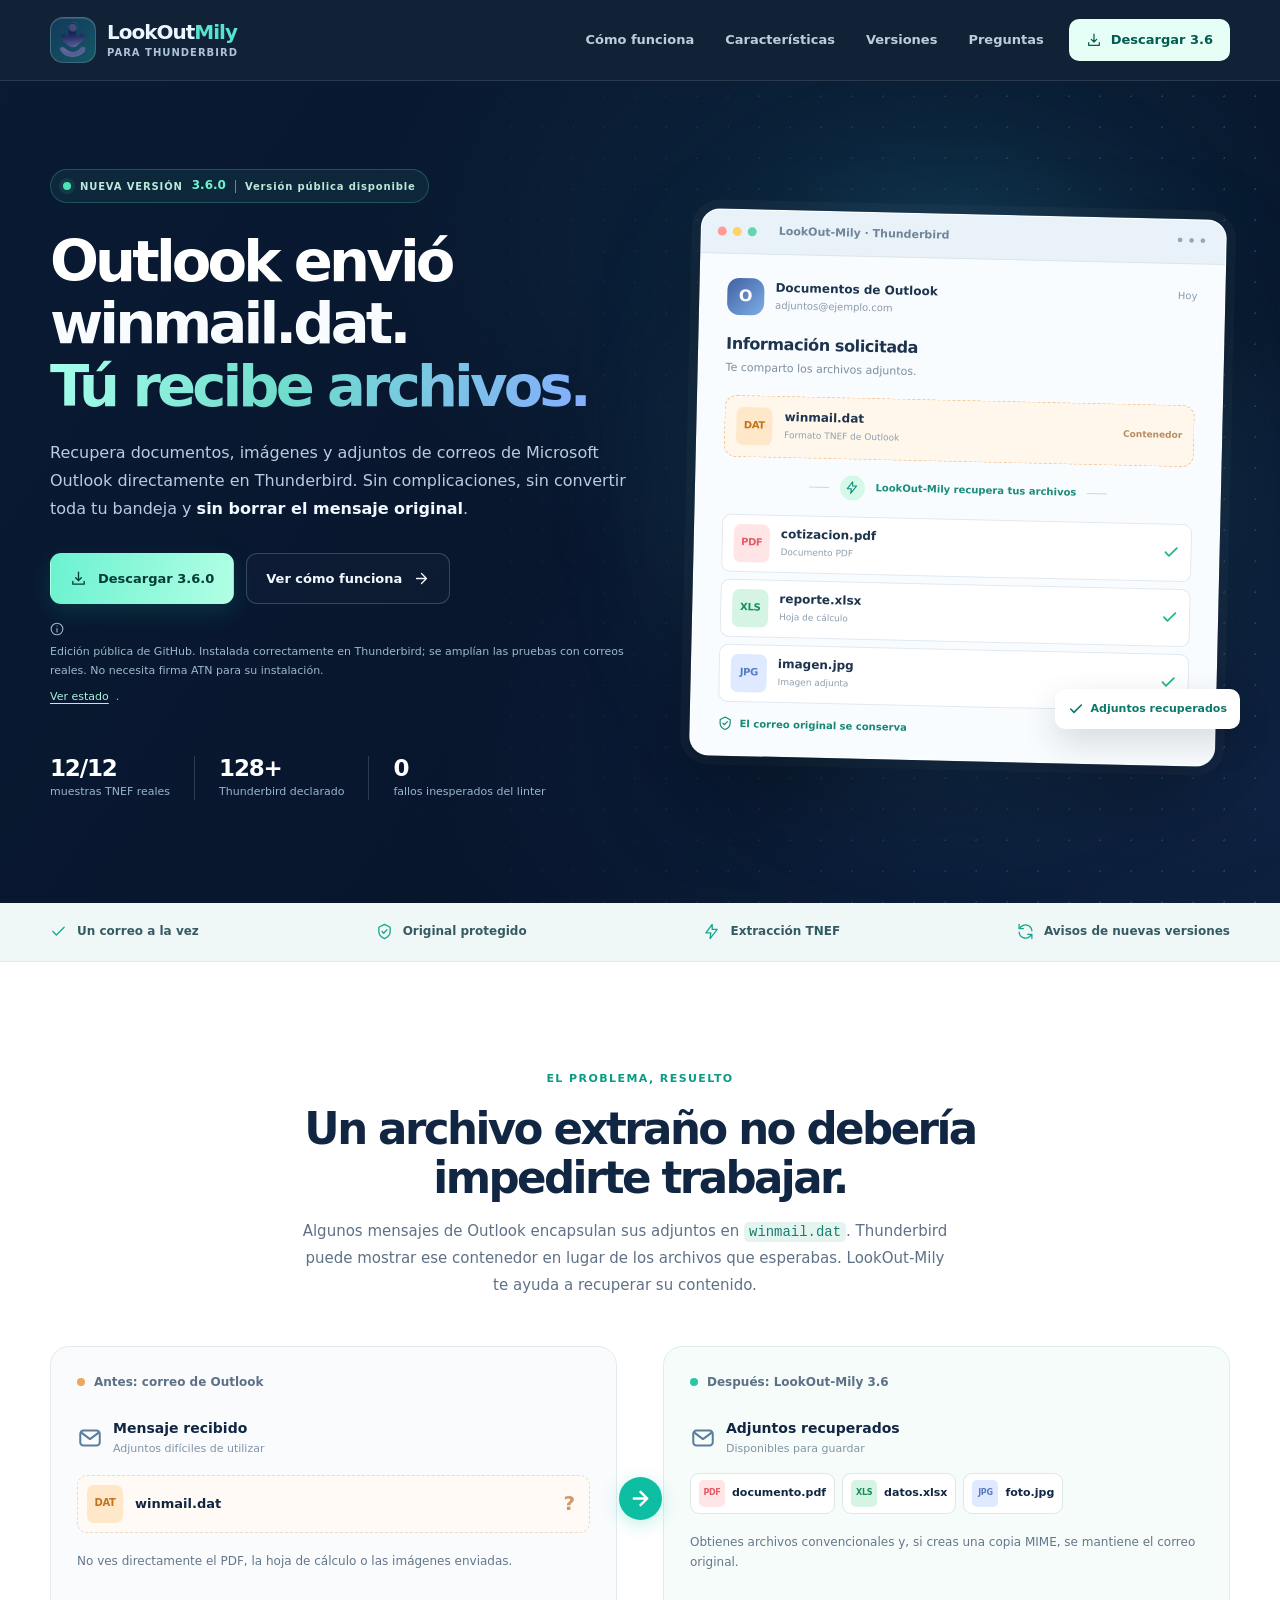
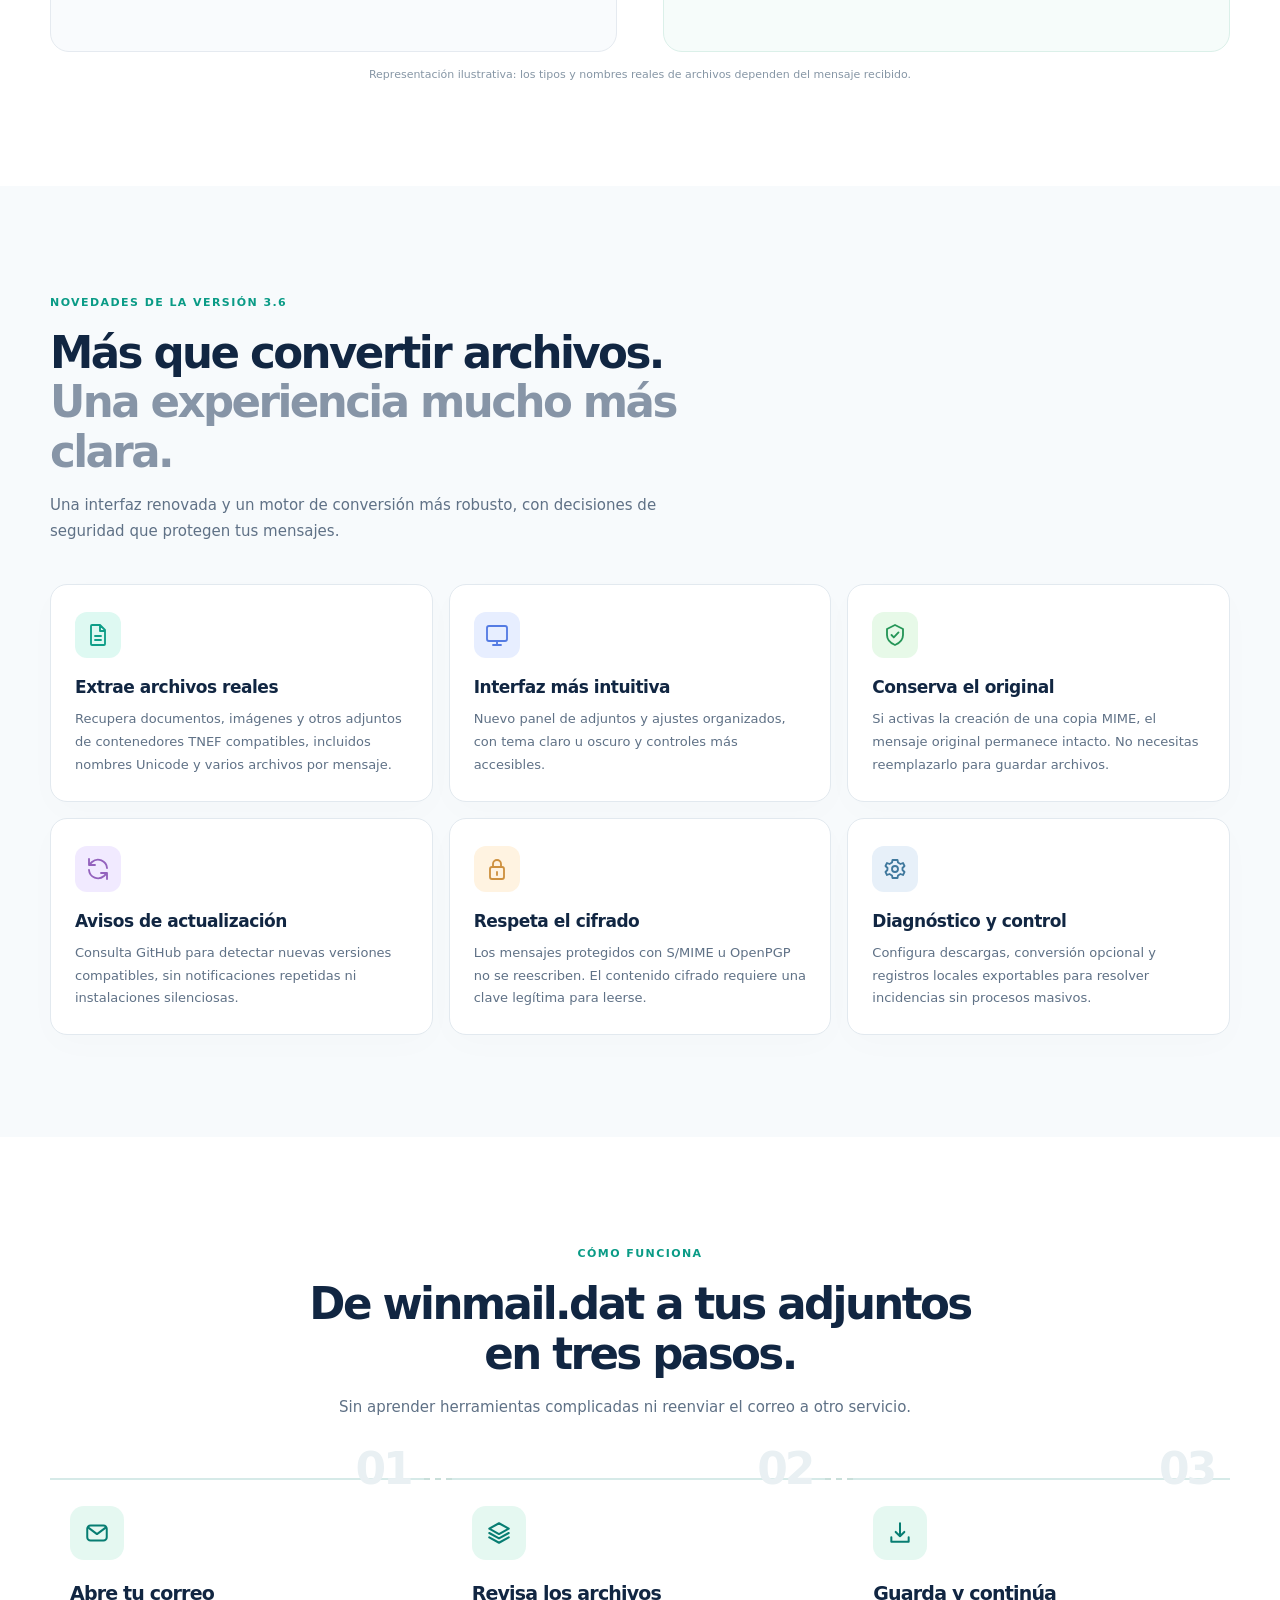
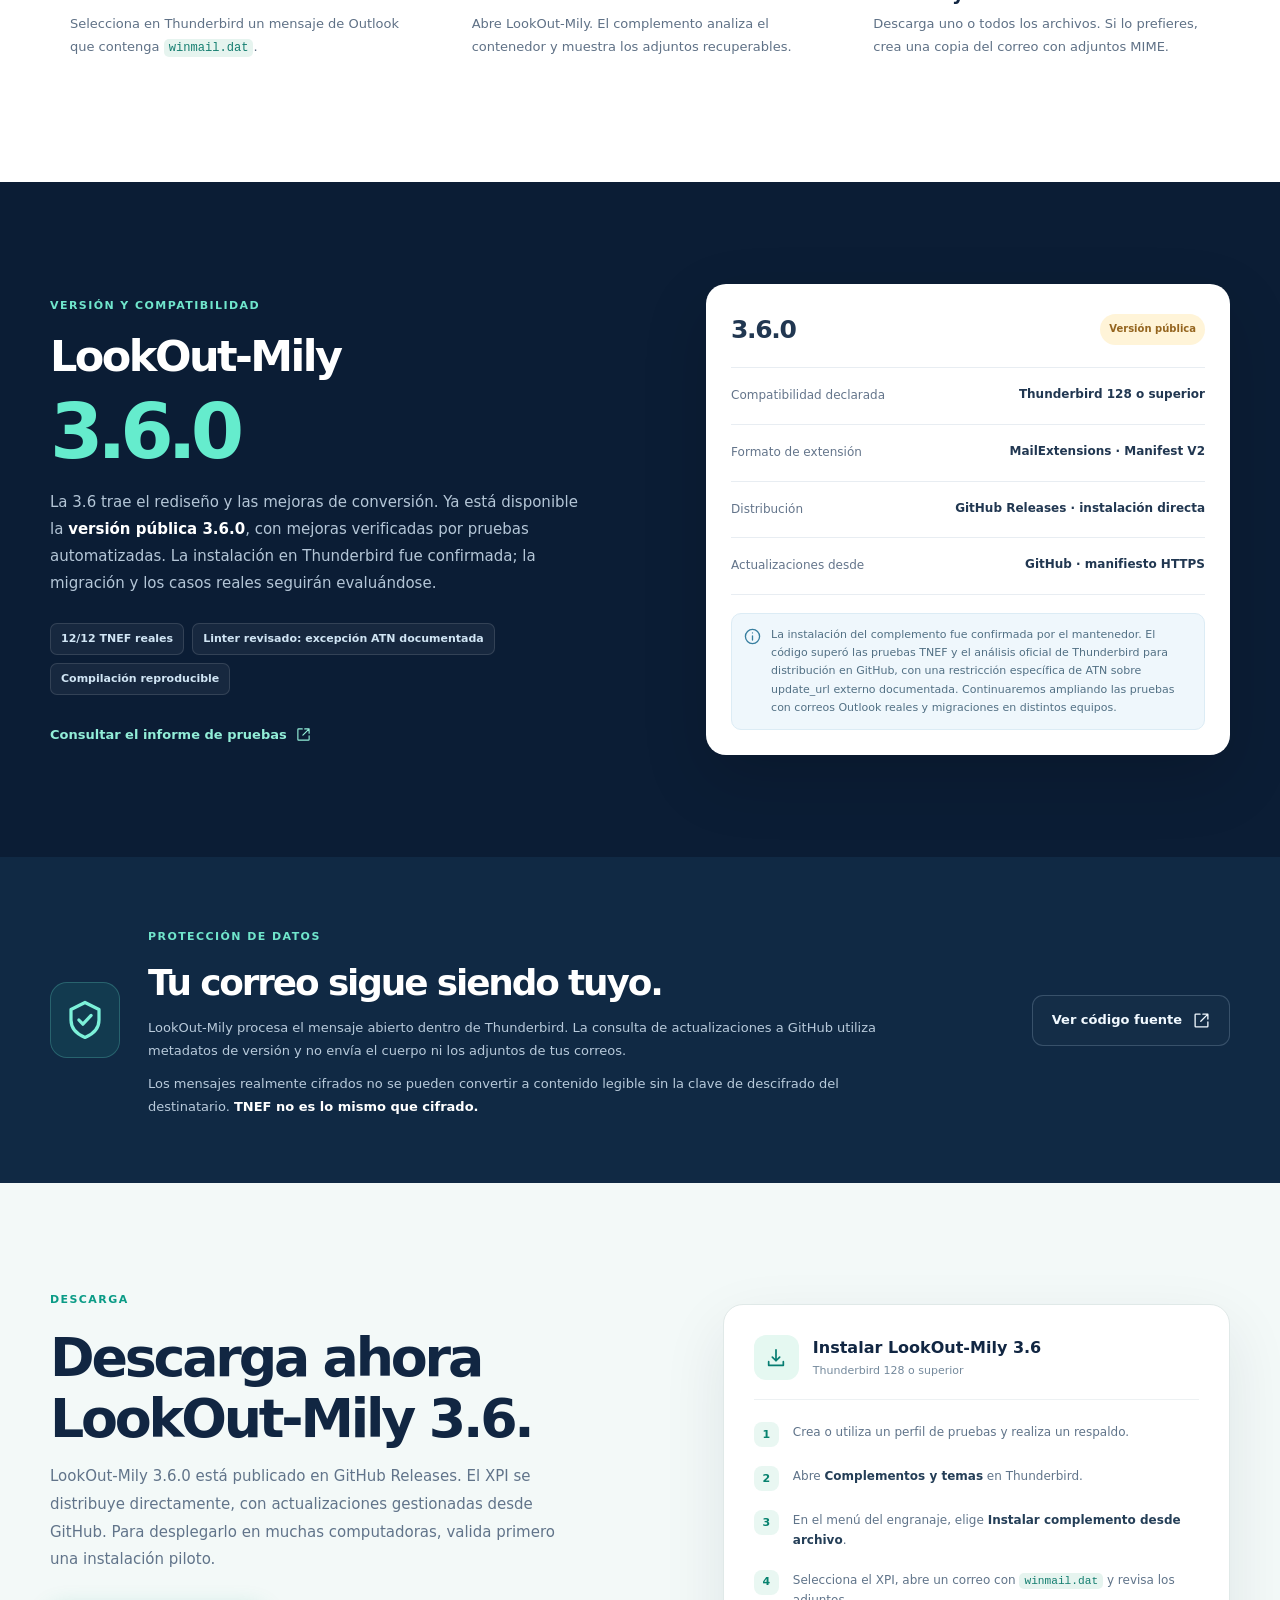
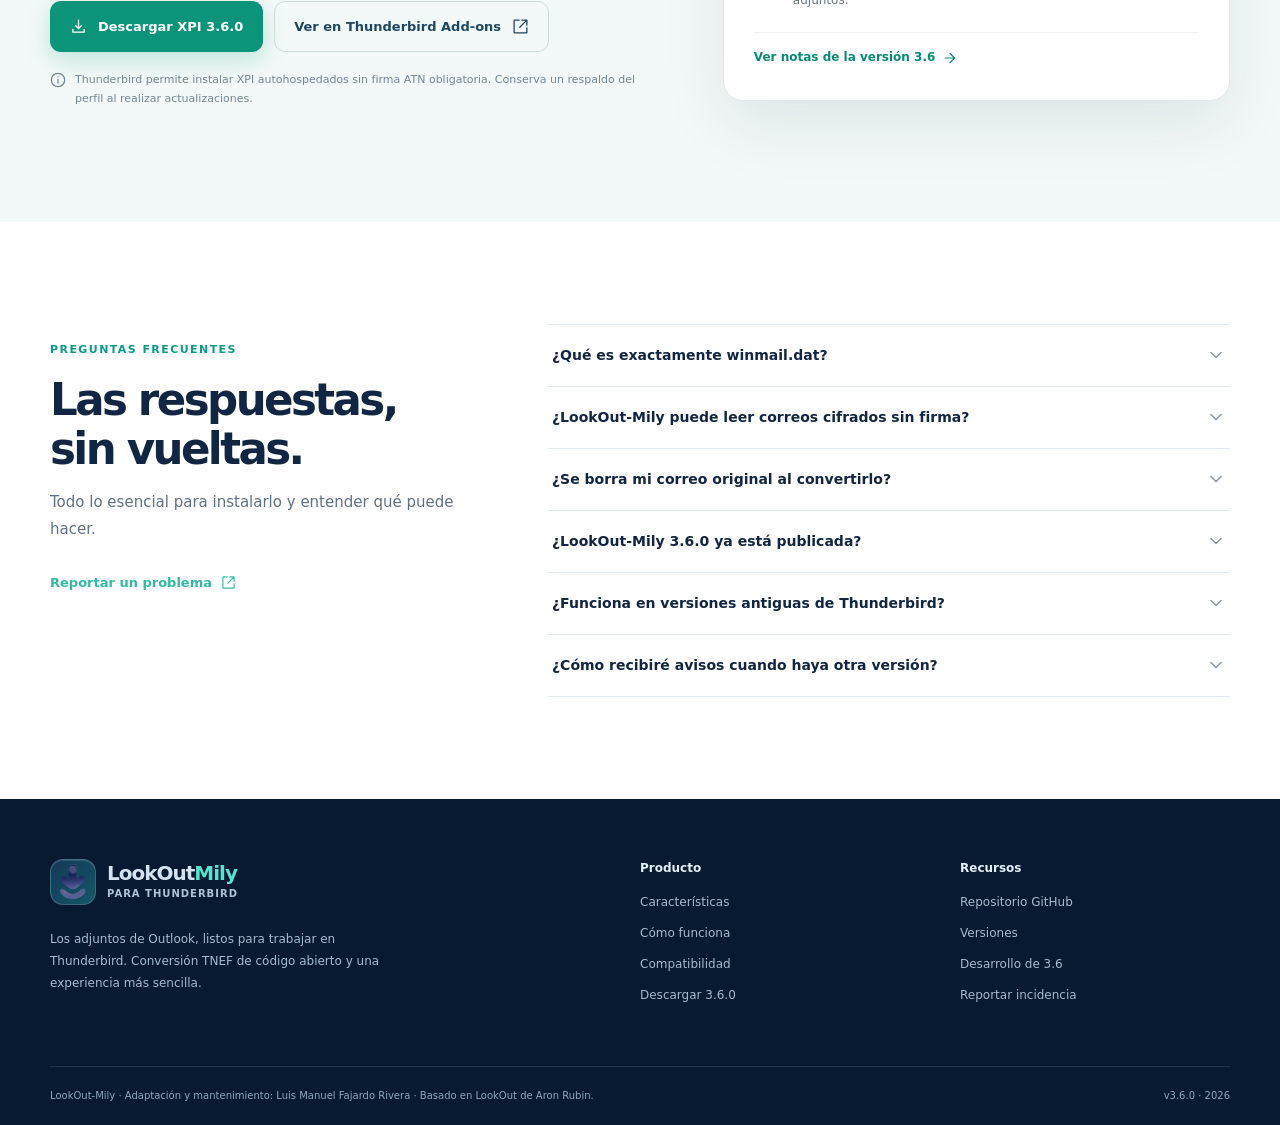
==== commit 694a7fa2: "docs(site): accurately distinguish ATN-only update_url rule and public GitHub 3.6" ====
--- a/docs/index.html
+++ b/docs/index.html
@@ -4,7 +4,7 @@
   <meta charset="utf-8">
   <meta name="viewport" content="width=device-width, initial-scale=1">
   <meta name="theme-color" content="#0b1930">
-  <meta name="description" content="LookOut-Mily 3.6.0 convierte adjuntos winmail.dat y TNEF de Outlook en archivos utilizables en Thunderbird. Descarga RC2, consulta novedades, compatibilidad y guía de uso.">
+  <meta name="description" content="LookOut-Mily 3.6.0 convierte adjuntos winmail.dat y TNEF de Outlook en archivos utilizables en Thunderbird. Descarga la versión pública, consulta novedades, compatibilidad y guía de uso.">
   <meta property="og:type" content="website">
   <meta property="og:title" content="LookOut-Mily 3.6.0 — Outlook sin winmail.dat">
   <meta property="og:description" content="Recupera los adjuntos de Outlook en Thunderbird. Rediseño 3.6, conversión TNEF y protección del correo original.">
@@ -76,7 +76,7 @@
           <div class="hero-metrics" aria-label="Resultados de pruebas automatizadas">
             <div><strong>12/12</strong><span>muestras TNEF reales</span></div>
             <div><strong>128+</strong><span>Thunderbird declarado</span></div>
-            <div><strong>0</strong><span>errores del linter</span></div>
+            <div><strong>0</strong><span>fallos inesperados del linter</span></div>
           </div>
         </div>
         <div class="hero-art" role="img" aria-label="Representación de un correo Outlook con winmail.dat que LookOut-Mily convierte en archivos PDF, Excel y JPG; el correo original permanece.">
@@ -164,7 +164,7 @@
           <span class="section-kicker">VERSIÓN Y COMPATIBILIDAD</span>
           <h2>LookOut-Mily <span class="version-large">3.6.0</span></h2>
           <p>La 3.6 trae el rediseño y las mejoras de conversión. Ya está disponible la <strong>versión pública 3.6.0</strong>, con mejoras verificadas por pruebas automatizadas. La instalación en Thunderbird fue confirmada; la migración y los casos reales seguirán evaluándose.</p>
-          <div class="qa-chips"><span>12/12 TNEF reales</span><span>0 hallazgos del linter</span><span>Compilación reproducible</span></div>
+          <div class="qa-chips"><span>12/12 TNEF reales</span><span>Linter revisado: excepción ATN documentada</span><span>Compilación reproducible</span></div>
           <a class="text-link" href="https://github.com/LORDMANUEL/LookOut-Mily/blob/feature/lookout-mily-v3.6/v3.6/QA_REPORT_2026-10-26.md" target="_blank" rel="noopener noreferrer">Consultar el informe de pruebas <svg class="icon"><use href="#i-external"/></svg></a>
         </div>
         <div class="version-panel">
@@ -173,7 +173,7 @@
           <div class="version-detail"><span>Formato de extensión</span><strong>MailExtensions · Manifest V2</strong></div>
           <div class="version-detail"><span>Distribución</span><strong>GitHub Releases · instalación directa</strong></div>
           <div class="version-detail"><span>Actualizaciones desde</span><strong>GitHub · manifiesto HTTPS</strong></div>
-          <div class="version-message"><svg class="icon" aria-hidden="true"><use href="#i-info"/></svg><p>La instalación del complemento fue confirmada por el mantenedor. El código superó las pruebas TNEF y el análisis oficial de Thunderbird. Continuaremos ampliando las pruebas con correos Outlook reales y migraciones en distintos equipos.</p></div>
+          <div class="version-message"><svg class="icon" aria-hidden="true"><use href="#i-info"/></svg><p>La instalación del complemento fue confirmada por el mantenedor. El código superó las pruebas TNEF y el análisis oficial de Thunderbird para distribución en GitHub, con una restricción específica de ATN sobre update_url externo documentada. Continuaremos ampliando las pruebas con correos Outlook reales y migraciones en distintos equipos.</p></div>
         </div>
       </div>
     </section>
@@ -207,7 +207,7 @@
           <details><summary>¿Qué es exactamente winmail.dat? <svg class="icon"><use href="#i-chevron"/></svg></summary><p>Es un archivo contenedor en formato TNEF que Outlook puede utilizar para enviar adjuntos y formato enriquecido. No implica por sí mismo que el mensaje esté cifrado.</p></details>
           <details><summary>¿LookOut-Mily puede leer correos cifrados sin firma? <svg class="icon"><use href="#i-chevron"/></svg></summary><p>Un mensaje S/MIME u OpenPGP cifrado necesita la clave legítima del destinatario aunque no tenga firma. El complemento evita modificar esos mensajes protegidos; no elude su cifrado.</p></details>
           <details><summary>¿Se borra mi correo original al convertirlo? <svg class="icon"><use href="#i-chevron"/></svg></summary><p>No con la versión 3.6: si decides generar una copia MIME, el correo original se mantiene. La creación de copias está desactivada inicialmente.</p></details>
-          <details><summary>¿LookOut-Mily 3.6.0 ya está publicada? <svg class="icon"><use href="#i-chevron"/></svg></summary><p>Sí. La 3.6.0 es la versión pública del proyecto en GitHub. El mantenedor confirmó su instalación y las pruebas automatizadas pasaron. La revisión en el catálogo ATN es opcional; todavía se están ampliando las pruebas con mensajes Outlook reales.</p></details>
+          <details><summary>¿LookOut-Mily 3.6.0 ya está publicada? <svg class="icon"><use href="#i-chevron"/></svg></summary><p>Sí. La 3.6.0 es la versión pública del proyecto en GitHub. El mantenedor confirmó su instalación y las pruebas automatizadas pasaron. El catálogo ATN es una distribución diferente que no admite el actualizador externo de esta edición. Continúan las pruebas con mensajes Outlook reales.</p></details>
           <details><summary>¿Funciona en versiones antiguas de Thunderbird? <svg class="icon"><use href="#i-chevron"/></svg></summary><p>Se declara compatible con Thunderbird 128 y versiones posteriores, con verificaciones simuladas de APIs en 128, 140, 153 y 158. Thunderbird 115 no está incluido en el soporte previsto para 3.6.</p></details>
           <details><summary>¿Cómo recibiré avisos cuando haya otra versión? <svg class="icon"><use href="#i-chevron"/></svg></summary><p>La 3.6 consulta versiones en GitHub y notifica cambios compatibles. El paquete público también incluye una URL nativa de actualización de Thunderbird. Las actualizaciones automáticas dependen de las preferencias del usuario y requieren una versión superior a la instalada.</p></details>
         </div>
